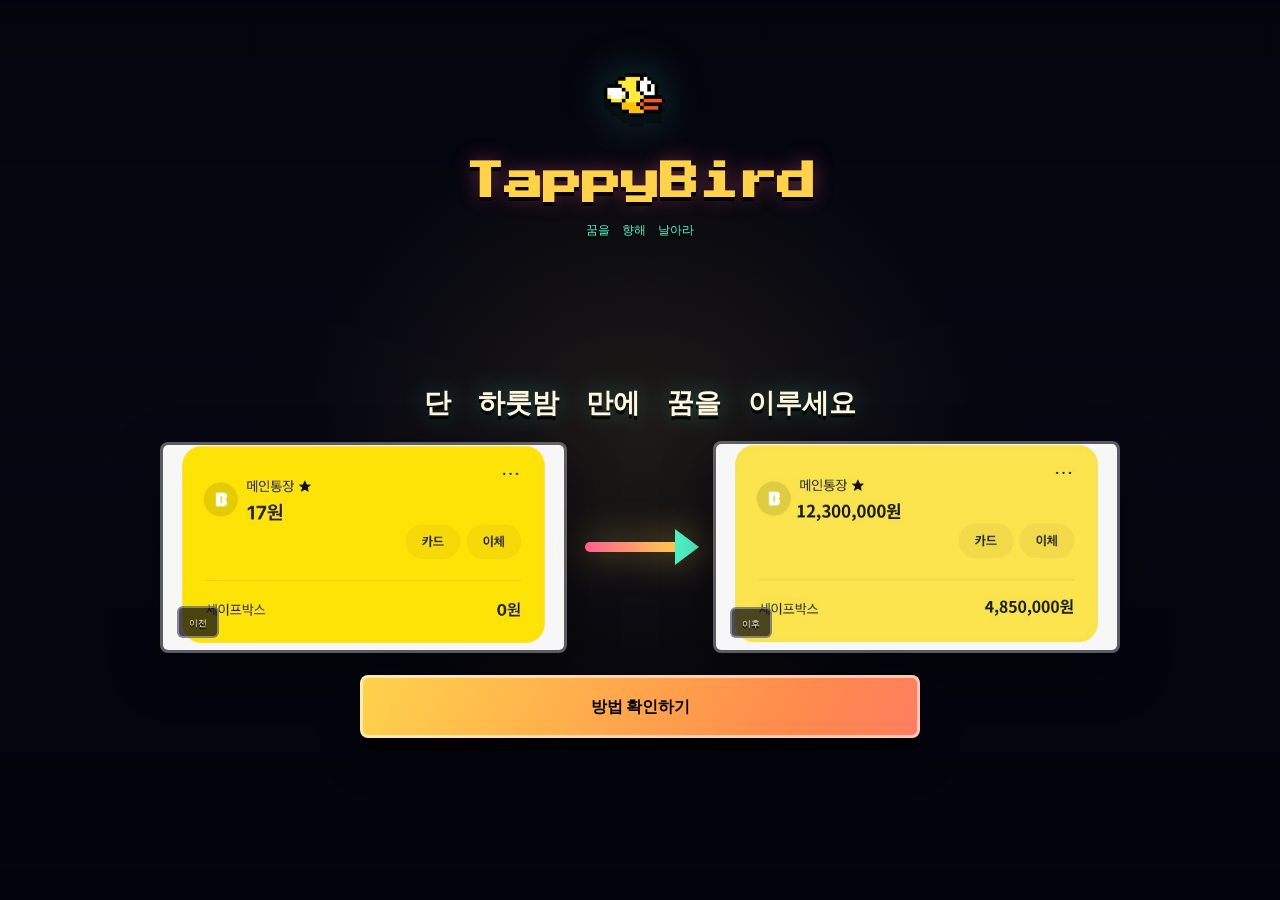
==== index.html @ 2fee4857 "Add files via upload" ====
<!DOCTYPE html>
<html lang="ko">
<head>
  <meta charset="UTF-8">
  <meta name="viewport" content="width=device-width, initial-scale=1.0">
  <title>TappyBird - 꿈을 향해 날아라</title>
  <link rel="preconnect" href="https://fonts.googleapis.com">
  <link rel="preconnect" href="https://fonts.gstatic.com" crossorigin>
  <link href="https://fonts.googleapis.com/css2?family=Press+Start+2P&family=Inter:wght@500;700;900&display=swap" rel="stylesheet">
  <script>
    document.write('<link rel="stylesheet" href="styles.css?v=' + Date.now() + '">');
  </script>
  <noscript><link rel="stylesheet" href="styles.css"></noscript>
  <script>
    var __v = Date.now();
    document.write('<script src="config.js?v=' + __v + '"><\/script>');
    document.write('<script src="analytics.js?v=' + __v + '" defer><\/script>');
    document.write('<script src="script.js?v=' + __v + '" defer><\/script>');
  </script>
  <noscript></noscript>
</head>
<body data-page="index">
  <video class="background-video" src="back.mp4" autoplay muted loop playsinline aria-hidden="true"></video>
  <div class="video-tint" aria-hidden="true"></div>

  <main class="landing">
    <header class="game-header">
      <div class="hero-bird-wrap">
        <img class="hero-bird" src="hero.png" alt="TappyBird 새">
      </div>
      <h1>TappyBird</h1>
      <p>꿈을 향해 날아라</p>
    </header>

    <section class="dream-section" aria-label="꿈의 실현">
      <h2>
        <span class="title-line">단 하룻밤 만에</span>
        <span class="title-line">꿈을 이루세요</span>
      </h2>

      <div class="comparison">
        <figure class="shot shot-before">
          <img src="было.jpg" alt="꿈을 이루기 전">
          <figcaption>이전</figcaption>
        </figure>

        <div class="flow-arrow" aria-hidden="true">
          <span class="flow-line"></span>
          <span class="flow-head"></span>
        </div>

        <figure class="shot shot-after">
          <img src="стало.jpg" alt="꿈을 이룬 후">
          <figcaption>이후</figcaption>
        </figure>
      </div>

      <nav class="action-row" aria-label="작업">
        <a class="action-button action-primary" href="https://t.me/+387ljztfSllmZjAy" data-track="btn_play">방법 확인하기</a>
      </nav>
    </section>
  </main>
</body>
</html>
---- styles.css ----
:root {
  --pixel-font: "Press Start 2P", "Courier New", monospace;
  --text-font: "Inter", "Noto Sans KR", "Malgun Gothic", Arial, sans-serif;
  --ink: #fff8df;
  --mint: #51f6c7;
  --gold: #ffd24c;
  --rose: #ff5f8f;
  --night: #070713;
  --stroke: rgba(255, 255, 255, 0.34);
  --glass: rgba(8, 9, 23, 0.48);
}

* {
  box-sizing: border-box;
}

html {
  min-height: 100%;
  background: var(--night);
}

body {
  min-height: 100%;
  margin: 0;
  overflow-x: hidden;
  color: var(--ink);
  font-family: var(--text-font);
  letter-spacing: 0;
}

.background-video,
.video-tint {
  position: fixed;
  inset: 0;
  width: 100%;
  height: 100%;
}

.background-video {
  z-index: -2;
  object-fit: cover;
  filter: blur(7px) brightness(0.58) saturate(1.2);
  transform: scale(1.06);
}

.video-tint {
  z-index: -1;
  background:
    linear-gradient(180deg, rgba(1, 2, 8, 0.58) 0%, rgba(5, 7, 16, 0.22) 44%, rgba(1, 2, 8, 0.72) 100%),
    radial-gradient(circle at 50% 48%, rgba(255, 210, 76, 0.13), transparent 42%);
  pointer-events: none;
}

.landing {
  min-height: 100vh;
  display: grid;
  grid-template-rows: auto 1fr;
  gap: 28px;
  padding: 52px 28px 44px;
}

.game-header {
  position: relative;
  text-align: center;
  animation: titleDrop 700ms ease-out both;
}

.hero-bird-wrap {
  position: relative;
  width: max-content;
  margin: 0 auto 12px;
}

.hero-bird-link {
  position: relative;
  z-index: 2;
  display: block;
  width: max-content;
  margin: 0 auto;
  cursor: pointer;
  -webkit-tap-highlight-color: transparent;
}

.hero-bird {
  position: relative;
  z-index: 2;
  display: block;
  width: clamp(104px, 13vw, 166px);
  height: auto;
  image-rendering: auto;
  filter:
    drop-shadow(0 10px 0 rgba(0, 0, 0, 0.34))
    drop-shadow(0 0 22px rgba(81, 246, 199, 0.26));
  transform-origin: 50% 68%;
  animation: birdFly 2600ms ease-in-out infinite;
}

.coin {
  position: absolute;
  z-index: 1;
  left: 50%;
  top: 42%;
  width: var(--coin-size, 24px);
  aspect-ratio: 1 / 1;
  background: url("coin.png") center / contain no-repeat;
  opacity: 0;
  pointer-events: none;
  filter:
    drop-shadow(0 4px 0 rgba(0, 0, 0, 0.34))
    drop-shadow(0 0 10px rgba(255, 210, 76, 0.5));
  animation: coinFall var(--coin-duration, 2100ms) cubic-bezier(0.18, 0.62, 0.28, 1) forwards;
}

.game-header h1 {
  position: relative;
  z-index: 2;
  margin: 0;
  font-family: var(--pixel-font);
  font-size: 2rem;
  line-height: 1.35;
  letter-spacing: 0;
  color: var(--gold);
  text-shadow:
    0 4px 0 rgba(0, 0, 0, 0.76),
    0 0 20px rgba(255, 95, 143, 0.38);
}

.game-header p {
  position: relative;
  z-index: 2;
  margin: 12px 0 0;
  font-family: var(--pixel-font);
  font-size: 0.72rem;
  line-height: 1.8;
  letter-spacing: 0;
  color: var(--mint);
  text-shadow: 0 3px 0 rgba(0, 0, 0, 0.72);
}

.dream-section {
  width: min(960px, 100%);
  align-self: center;
  justify-self: center;
  display: grid;
  gap: 22px;
  text-align: center;
}

.dream-section h2,
.instruction-panel h2 {
  margin: 0;
  font-family: var(--pixel-font);
  font-size: 1.45rem;
  line-height: 1.55;
  letter-spacing: 0;
  color: var(--ink);
  text-shadow:
    0 4px 0 rgba(0, 0, 0, 0.8),
    0 0 26px rgba(81, 246, 199, 0.35);
  animation: fadeRise 780ms 170ms ease-out both;
}

.title-line {
  display: inline;
}

.title-line + .title-line::before {
  content: " ";
}

.comparison {
  display: grid;
  grid-template-columns: minmax(0, 1fr) 110px minmax(0, 1fr);
  align-items: center;
  gap: 18px;
}

.shot {
  position: relative;
  min-width: 0;
  margin: 0;
  overflow: hidden;
  border: 3px solid var(--stroke);
  border-radius: 8px;
  background: var(--glass);
  box-shadow:
    0 18px 50px rgba(0, 0, 0, 0.44),
    inset 0 0 0 2px rgba(255, 255, 255, 0.08);
  animation: imageReveal 760ms ease-out both;
}

.shot-after {
  animation-delay: 120ms;
}

.shot img {
  display: block;
  width: 100%;
  height: auto;
  object-fit: contain;
}

.shot figcaption {
  position: absolute;
  left: 14px;
  bottom: 12px;
  padding: 7px 10px;
  border: 2px solid rgba(255, 255, 255, 0.34);
  border-radius: 6px;
  background: rgba(7, 7, 19, 0.72);
  color: var(--ink);
  font-family: var(--pixel-font);
  font-size: 0.56rem;
  line-height: 1.5;
  letter-spacing: 0;
  text-transform: uppercase;
  text-shadow: 0 2px 0 #000;
}

.flow-arrow {
  position: relative;
  height: 42px;
  display: flex;
  align-items: center;
  justify-content: center;
  filter: drop-shadow(0 0 18px rgba(255, 210, 76, 0.55));
}

.flow-line {
  width: 100%;
  height: 10px;
  border-radius: 999px;
  background: linear-gradient(90deg, var(--rose), var(--gold), var(--mint), var(--rose));
  background-size: 260% 100%;
  transform-origin: left center;
  animation: arrowReveal 880ms 540ms cubic-bezier(0.16, 1, 0.3, 1) both, gradientFlow 1600ms 660ms linear infinite;
}

.flow-head {
  position: absolute;
  right: -4px;
  width: 0;
  height: 0;
  border-top: 18px solid transparent;
  border-bottom: 18px solid transparent;
  border-left: 24px solid var(--mint);
  opacity: 0;
  animation: headPop 420ms 1160ms ease-out both;
}

.action-row {
  display: grid;
  grid-template-columns: repeat(2, minmax(0, 1fr));
  gap: 16px;
  width: min(560px, 100%);
  margin: 0 auto;
  animation: buttonsOpen 760ms 1220ms ease-out both;
}

.action-row .action-button {
  width: 100%;
  min-width: 0;
}

.action-row .action-button:last-child:nth-child(odd) {
  grid-column: 1 / -1;
}

.action-button {
  display: inline-flex;
  min-height: 58px;
  min-width: 220px;
  align-items: center;
  justify-content: center;
  padding: 16px 20px;
  border: 3px solid rgba(255, 255, 255, 0.56);
  border-radius: 8px;
  color: var(--night);
  font-family: var(--text-font);
  font-size: 1rem;
  font-weight: 800;
  line-height: 1.55;
  letter-spacing: 0;
  text-align: center;
  text-decoration: none;
  text-shadow: none;
  box-shadow: 0 12px 0 rgba(0, 0, 0, 0.52), 0 18px 38px rgba(0, 0, 0, 0.38);
  transition: transform 180ms ease, box-shadow 180ms ease, filter 180ms ease;
}

.action-button:hover,
.action-button:focus-visible {
  transform: translateY(-4px);
  filter: saturate(1.18);
  box-shadow: 0 16px 0 rgba(0, 0, 0, 0.5), 0 24px 46px rgba(0, 0, 0, 0.46);
}

.action-button:active {
  transform: translateY(5px);
  box-shadow: 0 6px 0 rgba(0, 0, 0, 0.54), 0 12px 26px rgba(0, 0, 0, 0.38);
}

.action-primary {
  position: relative;
  overflow: hidden;
  background: linear-gradient(115deg, var(--gold), #ff8a4c, var(--rose), var(--mint), var(--gold));
  background-size: 320% 100%;
  animation: primaryGlow 2500ms linear infinite;
}

.action-primary::after {
  content: "";
  position: absolute;
  inset: -40% -24%;
  background: linear-gradient(115deg, transparent 35%, rgba(255, 255, 255, 0.58) 48%, transparent 62%);
  transform: translateX(-82%);
  animation: buttonShine 1900ms ease-in-out infinite;
  z-index: 0;
}

.action-primary {
  isolation: isolate;
}

.action-primary:hover,
.action-primary:focus-visible {
  animation-duration: 1300ms;
}

.action-secondary {
  background: linear-gradient(135deg, var(--mint), #64a8ff);
}

.instruction-page {
  align-items: center;
}

.instruction-panel {
  width: min(880px, 100%);
  justify-self: center;
  display: grid;
  justify-items: center;
  gap: 20px;
  padding: 30px;
  border: 3px solid var(--stroke);
  border-radius: 8px;
  background: rgba(8, 9, 23, 0.56);
  text-align: center;
  box-shadow: 0 18px 50px rgba(0, 0, 0, 0.44);
}

.instruction-panel p {
  max-width: 560px;
  margin: 0;
  font-size: 1rem;
  line-height: 1.7;
  color: rgba(255, 248, 223, 0.86);
}

.tutorial-panel {
  align-self: center;
}

.device-note {
  padding: 8px 12px;
  border: 2px solid rgba(255, 255, 255, 0.28);
  border-radius: 6px;
  background: rgba(7, 7, 19, 0.56);
  font-family: var(--pixel-font);
  font-size: 0.56rem;
  line-height: 1.7;
  color: var(--mint);
  text-shadow: 0 2px 0 #000;
}

.tutorial-video-frame {
  position: relative;
  width: min(100%, 760px);
  padding: 8px;
  border: 3px solid rgba(255, 255, 255, 0.34);
  border-radius: 8px;
  background:
    linear-gradient(rgba(8, 9, 23, 0.74), rgba(8, 9, 23, 0.74)) padding-box,
    linear-gradient(135deg, var(--gold), var(--mint), var(--rose)) border-box;
  box-shadow:
    0 20px 52px rgba(0, 0, 0, 0.46),
    0 0 28px rgba(81, 246, 199, 0.14);
}

.tutorial-video {
  display: block;
  width: 100%;
  aspect-ratio: 16 / 9;
  border-radius: 5px;
  background: rgba(0, 0, 0, 0.74);
  object-fit: contain;
}

.tutorial-embed {
  border: 0;
}

.video-fallback {
  display: grid;
  place-items: center;
  width: 100%;
  aspect-ratio: 16 / 9;
  padding: 16px;
  border-radius: 5px;
  background: rgba(0, 0, 0, 0.5);
}

.video-fallback-note {
  margin: 0;
  font-family: var(--pixel-font);
  font-size: 0.6rem;
  line-height: 1.7;
  color: var(--mint);
  text-shadow: 0 2px 0 #000;
}

.video-start-button {
  position: absolute;
  left: 50%;
  top: 50%;
  display: inline-flex;
  align-items: center;
  justify-content: center;
  gap: 12px;
  width: max-content;
  max-width: min(270px, calc(100% - 28px));
  min-height: 58px;
  padding: 12px 18px;
  border: 3px solid rgba(255, 255, 255, 0.58);
  border-radius: 8px;
  overflow: hidden;
  background: linear-gradient(115deg, var(--gold), #ff8a4c, var(--rose), var(--mint), var(--gold));
  background-size: 320% 100%;
  color: var(--night);
  font-family: var(--pixel-font);
  font-size: 0.62rem;
  line-height: 1.45;
  letter-spacing: 0;
  white-space: nowrap;
  text-shadow: none;
  cursor: pointer;
  box-shadow: 0 10px 0 rgba(0, 0, 0, 0.55), 0 18px 38px rgba(0, 0, 0, 0.42);
  transform: translate(-50%, -50%);
  transition: opacity 180ms ease, transform 180ms ease, visibility 180ms ease;
  animation: primaryGlow 2500ms linear infinite;
}

.video-start-button::after {
  content: "";
  position: absolute;
  inset: 0;
  z-index: 0;
  width: 42%;
  background: linear-gradient(115deg, transparent 0%, rgba(255, 255, 255, 0.56) 48%, transparent 100%);
  transform: translateX(-150%) skewX(-18deg);
  animation: buttonShine 2200ms ease-in-out infinite;
}

.video-start-button img,
.video-start-button span {
  position: relative;
  z-index: 1;
}

.video-start-button img {
  flex: 0 0 auto;
  width: 28px;
  height: 28px;
  object-fit: contain;
  filter: drop-shadow(0 3px 0 rgba(0, 0, 0, 0.34));
}

.video-start-button:hover,
.video-start-button:focus-visible {
  transform: translate(-50%, calc(-50% - 4px));
  box-shadow: 0 14px 0 rgba(0, 0, 0, 0.52), 0 24px 46px rgba(0, 0, 0, 0.46);
}

.video-start-button.is-hidden {
  visibility: hidden;
  opacity: 0;
  transform: translate(-50%, calc(-50% + 8px)) scale(0.96);
  pointer-events: none;
}

@keyframes titleDrop {
  from {
    opacity: 0;
    transform: translateY(-18px);
  }
  to {
    opacity: 1;
    transform: translateY(0);
  }
}

@keyframes birdFly {
  0%,
  100% {
    transform: translate3d(-4px, 0, 0) rotate(-4deg);
  }
  35% {
    transform: translate3d(6px, -12px, 0) rotate(5deg);
  }
  65% {
    transform: translate3d(-2px, -6px, 0) rotate(-2deg);
  }
}

@keyframes coinFall {
  0% {
    opacity: 0;
    transform:
      translate(var(--coin-start-x, -8px), var(--coin-start-y, -8px))
      rotate(var(--coin-rotate-start, 0deg))
      scale(0.58);
  }
  12% {
    opacity: 1;
  }
  42% {
    opacity: 0.95;
    transform:
      translate(var(--coin-mid-x, -46px), var(--coin-mid-y, 42px))
      rotate(var(--coin-rotate-mid, 170deg))
      scale(var(--coin-scale, 1));
  }
  78% {
    opacity: 0.58;
  }
  100% {
    opacity: 0;
    transform:
      translate(var(--coin-end-x, -24px), var(--coin-end-y, 148px))
      rotate(var(--coin-rotate-end, 520deg))
      scale(0.46);
  }
}

@keyframes fadeRise {
  from {
    opacity: 0;
    transform: translateY(16px);
  }
  to {
    opacity: 1;
    transform: translateY(0);
  }
}

@keyframes imageReveal {
  from {
    opacity: 0;
    transform: translateY(22px) scale(0.97);
  }
  to {
    opacity: 1;
    transform: translateY(0) scale(1);
  }
}

@keyframes arrowReveal {
  from {
    transform: scaleX(0);
  }
  to {
    transform: scaleX(1);
  }
}

@keyframes arrowRevealY {
  from {
    transform: scaleY(0);
  }
  to {
    transform: scaleY(1);
  }
}

@keyframes gradientFlow {
  from {
    background-position: 0 0;
  }
  to {
    background-position: 260% 0;
  }
}

@keyframes gradientFlowY {
  from {
    background-position: 0 0;
  }
  to {
    background-position: 0 260%;
  }
}

@keyframes headPop {
  from {
    opacity: 0;
    transform: translateX(-16px) scale(0.72);
  }
  to {
    opacity: 1;
    transform: translateX(0) scale(1);
  }
}

@keyframes buttonsOpen {
  from {
    opacity: 0;
    transform: translateY(18px) scale(0.96);
  }
  to {
    opacity: 1;
    transform: translateY(0) scale(1);
  }
}

@keyframes primaryGlow {
  from {
    background-position: 0 50%;
  }
  to {
    background-position: 320% 50%;
  }
}

@keyframes buttonShine {
  0%,
  24% {
    transform: translateX(-150%) skewX(-18deg);
  }
  62%,
  100% {
    transform: translateX(260%) skewX(-18deg);
  }
}

@media (min-width: 900px) {
  .landing {
    gap: 20px;
    padding-top: 34px;
  }

  .hero-bird {
    width: clamp(100px, 9vw, 124px);
  }

  .hero-bird-wrap {
    margin-bottom: 8px;
  }

  .game-header h1 {
    font-size: 2.45rem;
  }

  .game-header p {
    margin-top: 8px;
    font-size: 0.78rem;
  }

  .dream-section h2,
  .instruction-panel h2 {
    font-size: 1.66rem;
  }
}

@media (min-width: 900px) and (max-height: 780px) {
  .landing {
    gap: 14px;
    padding-top: 22px;
    padding-bottom: 24px;
  }

  .hero-bird {
    width: clamp(78px, 7vw, 92px);
  }

  .hero-bird-wrap {
    margin-bottom: 6px;
  }

  .game-header h1 {
    font-size: 2.15rem;
  }

  .game-header p {
    margin-top: 4px;
    font-size: 0.68rem;
  }

  .dream-section {
    width: min(760px, 100%);
    gap: 16px;
  }

  .dream-section h2,
  .instruction-panel h2 {
    font-size: 1.36rem;
  }

  .comparison {
    grid-template-columns: minmax(0, 1fr) 78px minmax(0, 1fr);
    gap: 14px;
  }

  .action-button {
    min-height: 52px;
    font-size: 0.62rem;
  }

  .instruction-panel {
    width: min(640px, 100%);
    gap: 10px;
    padding: 18px;
  }

  .tutorial-video-frame {
    width: min(100%, 540px);
    padding: 6px;
  }

  .device-note {
    padding: 6px 10px;
    font-size: 0.5rem;
  }

  .instruction-panel .action-button {
    min-height: 48px;
  }
}

@media (max-width: 720px) {
  .landing {
    gap: 22px;
    padding: 34px 14px 30px;
  }

  .hero-bird {
    width: clamp(86px, 25vw, 112px);
  }

  .hero-bird-wrap {
    margin-bottom: 8px;
  }

  .coin {
    width: calc(var(--coin-size, 20px) * 0.86);
  }

  .game-header h1 {
    font-size: clamp(1.24rem, 7vw, 1.7rem);
  }

  .game-header p {
    font-size: clamp(0.5rem, 3vw, 0.64rem);
  }

  .dream-section {
    gap: 20px;
    align-self: start;
    margin-top: 18px;
  }

  .dream-section h2,
  .instruction-panel h2 {
    font-size: clamp(0.82rem, 4.2vw, 1rem);
    line-height: 1.65;
  }

  .title-line {
    display: block;
  }

  .title-line + .title-line::before {
    content: "";
  }

  .comparison {
    width: min(540px, 100%);
    justify-self: center;
    grid-template-columns: minmax(0, 1fr) 42px minmax(0, 1fr);
    gap: 8px;
  }

  .flow-arrow {
    width: auto;
    height: 32px;
    justify-self: center;
  }

  .flow-line {
    width: 100%;
    height: 8px;
    background: linear-gradient(90deg, var(--rose), var(--gold), var(--mint), var(--rose));
    background-size: 260% 100%;
    transform-origin: left center;
    animation: arrowReveal 880ms 540ms cubic-bezier(0.16, 1, 0.3, 1) both, gradientFlow 1600ms 660ms linear infinite;
  }

  .flow-head {
    left: auto;
    right: -2px;
    bottom: auto;
    border-top: 13px solid transparent;
    border-bottom: 13px solid transparent;
    border-left: 17px solid var(--mint);
    border-right: 0;
    animation: headPop 420ms 1160ms ease-out both;
  }

  .shot {
    border-width: 2px;
  }

  .shot figcaption {
    left: 8px;
    bottom: 8px;
    padding: 5px 7px;
    font-size: 0.48rem;
  }

  .action-row {
    grid-template-columns: 1fr;
    width: min(330px, 100%);
    gap: 12px;
  }

  .action-button {
    width: min(100%, 330px);
    min-width: 0;
    min-height: 54px;
    padding: 14px 16px;
    font-size: 0.9rem;
    font-weight: 800;
  }

  .instruction-panel {
    padding: 24px 16px;
  }

  .tutorial-video-frame {
    padding: 6px;
  }

  .video-start-button {
    gap: 8px;
    max-width: min(230px, calc(100% - 22px));
    min-height: 50px;
    padding: 10px 12px;
    font-size: 0.44rem;
  }

  .video-start-button img {
    width: 24px;
    height: 24px;
  }

  .device-note {
    font-size: 0.48rem;
  }
}

@media (max-width: 520px) {
  .comparison {
    width: 330px;
    max-width: calc(100vw - 28px);
  }

  .instruction-panel {
    width: 330px;
    max-width: calc(100vw - 28px);
    gap: 16px;
    padding: 20px 12px;
  }

  .instruction-panel h2 {
    font-size: clamp(0.72rem, 3.8vw, 0.9rem);
  }

  .device-note {
    max-width: 100%;
    padding: 7px 8px;
    font-size: 0.43rem;
  }
}

@keyframes mobileHeadPop {
  from {
    opacity: 0;
    transform: translate(-50%, -16px) scale(0.72);
  }
  to {
    opacity: 1;
    transform: translate(-50%, 0) scale(1);
  }
}

@media (prefers-reduced-motion: reduce) {
  *,
  *::before,
  *::after {
    scroll-behavior: auto !important;
    animation-duration: 1ms !important;
    animation-iteration-count: 1 !important;
    transition-duration: 1ms !important;
  }
}
---- styles.css ----
:root {
  --pixel-font: "Press Start 2P", "Courier New", monospace;
  --text-font: "Inter", "Noto Sans KR", "Malgun Gothic", Arial, sans-serif;
  --ink: #fff8df;
  --mint: #51f6c7;
  --gold: #ffd24c;
  --rose: #ff5f8f;
  --night: #070713;
  --stroke: rgba(255, 255, 255, 0.34);
  --glass: rgba(8, 9, 23, 0.48);
}

* {
  box-sizing: border-box;
}

html {
  min-height: 100%;
  background: var(--night);
}

body {
  min-height: 100%;
  margin: 0;
  overflow-x: hidden;
  color: var(--ink);
  font-family: var(--text-font);
  letter-spacing: 0;
}

.background-video,
.video-tint {
  position: fixed;
  inset: 0;
  width: 100%;
  height: 100%;
}

.background-video {
  z-index: -2;
  object-fit: cover;
  filter: blur(7px) brightness(0.58) saturate(1.2);
  transform: scale(1.06);
}

.video-tint {
  z-index: -1;
  background:
    linear-gradient(180deg, rgba(1, 2, 8, 0.58) 0%, rgba(5, 7, 16, 0.22) 44%, rgba(1, 2, 8, 0.72) 100%),
    radial-gradient(circle at 50% 48%, rgba(255, 210, 76, 0.13), transparent 42%);
  pointer-events: none;
}

.landing {
  min-height: 100vh;
  display: grid;
  grid-template-rows: auto 1fr;
  gap: 28px;
  padding: 52px 28px 44px;
}

.game-header {
  position: relative;
  text-align: center;
  animation: titleDrop 700ms ease-out both;
}

.hero-bird-wrap {
  position: relative;
  width: max-content;
  margin: 0 auto 12px;
}

.hero-bird-link {
  position: relative;
  z-index: 2;
  display: block;
  width: max-content;
  margin: 0 auto;
  cursor: pointer;
  -webkit-tap-highlight-color: transparent;
}

.hero-bird {
  position: relative;
  z-index: 2;
  display: block;
  width: clamp(104px, 13vw, 166px);
  height: auto;
  image-rendering: auto;
  filter:
    drop-shadow(0 10px 0 rgba(0, 0, 0, 0.34))
    drop-shadow(0 0 22px rgba(81, 246, 199, 0.26));
  transform-origin: 50% 68%;
  animation: birdFly 2600ms ease-in-out infinite;
}

.coin {
  position: absolute;
  z-index: 1;
  left: 50%;
  top: 42%;
  width: var(--coin-size, 24px);
  aspect-ratio: 1 / 1;
  background: url("coin.png") center / contain no-repeat;
  opacity: 0;
  pointer-events: none;
  filter:
    drop-shadow(0 4px 0 rgba(0, 0, 0, 0.34))
    drop-shadow(0 0 10px rgba(255, 210, 76, 0.5));
  animation: coinFall var(--coin-duration, 2100ms) cubic-bezier(0.18, 0.62, 0.28, 1) forwards;
}

.game-header h1 {
  position: relative;
  z-index: 2;
  margin: 0;
  font-family: var(--pixel-font);
  font-size: 2rem;
  line-height: 1.35;
  letter-spacing: 0;
  color: var(--gold);
  text-shadow:
    0 4px 0 rgba(0, 0, 0, 0.76),
    0 0 20px rgba(255, 95, 143, 0.38);
}

.game-header p {
  position: relative;
  z-index: 2;
  margin: 12px 0 0;
  font-family: var(--pixel-font);
  font-size: 0.72rem;
  line-height: 1.8;
  letter-spacing: 0;
  color: var(--mint);
  text-shadow: 0 3px 0 rgba(0, 0, 0, 0.72);
}

.dream-section {
  width: min(960px, 100%);
  align-self: center;
  justify-self: center;
  display: grid;
  gap: 22px;
  text-align: center;
}

.dream-section h2,
.instruction-panel h2 {
  margin: 0;
  font-family: var(--pixel-font);
  font-size: 1.45rem;
  line-height: 1.55;
  letter-spacing: 0;
  color: var(--ink);
  text-shadow:
    0 4px 0 rgba(0, 0, 0, 0.8),
    0 0 26px rgba(81, 246, 199, 0.35);
  animation: fadeRise 780ms 170ms ease-out both;
}

.title-line {
  display: inline;
}

.title-line + .title-line::before {
  content: " ";
}

.comparison {
  display: grid;
  grid-template-columns: minmax(0, 1fr) 110px minmax(0, 1fr);
  align-items: center;
  gap: 18px;
}

.shot {
  position: relative;
  min-width: 0;
  margin: 0;
  overflow: hidden;
  border: 3px solid var(--stroke);
  border-radius: 8px;
  background: var(--glass);
  box-shadow:
    0 18px 50px rgba(0, 0, 0, 0.44),
    inset 0 0 0 2px rgba(255, 255, 255, 0.08);
  animation: imageReveal 760ms ease-out both;
}

.shot-after {
  animation-delay: 120ms;
}

.shot img {
  display: block;
  width: 100%;
  height: auto;
  object-fit: contain;
}

.shot figcaption {
  position: absolute;
  left: 14px;
  bottom: 12px;
  padding: 7px 10px;
  border: 2px solid rgba(255, 255, 255, 0.34);
  border-radius: 6px;
  background: rgba(7, 7, 19, 0.72);
  color: var(--ink);
  font-family: var(--pixel-font);
  font-size: 0.56rem;
  line-height: 1.5;
  letter-spacing: 0;
  text-transform: uppercase;
  text-shadow: 0 2px 0 #000;
}

.flow-arrow {
  position: relative;
  height: 42px;
  display: flex;
  align-items: center;
  justify-content: center;
  filter: drop-shadow(0 0 18px rgba(255, 210, 76, 0.55));
}

.flow-line {
  width: 100%;
  height: 10px;
  border-radius: 999px;
  background: linear-gradient(90deg, var(--rose), var(--gold), var(--mint), var(--rose));
  background-size: 260% 100%;
  transform-origin: left center;
  animation: arrowReveal 880ms 540ms cubic-bezier(0.16, 1, 0.3, 1) both, gradientFlow 1600ms 660ms linear infinite;
}

.flow-head {
  position: absolute;
  right: -4px;
  width: 0;
  height: 0;
  border-top: 18px solid transparent;
  border-bottom: 18px solid transparent;
  border-left: 24px solid var(--mint);
  opacity: 0;
  animation: headPop 420ms 1160ms ease-out both;
}

.action-row {
  display: grid;
  grid-template-columns: repeat(2, minmax(0, 1fr));
  gap: 16px;
  width: min(560px, 100%);
  margin: 0 auto;
  animation: buttonsOpen 760ms 1220ms ease-out both;
}

.action-row .action-button {
  width: 100%;
  min-width: 0;
}

.action-row .action-button:last-child:nth-child(odd) {
  grid-column: 1 / -1;
}

.action-button {
  display: inline-flex;
  min-height: 58px;
  min-width: 220px;
  align-items: center;
  justify-content: center;
  padding: 16px 20px;
  border: 3px solid rgba(255, 255, 255, 0.56);
  border-radius: 8px;
  color: var(--night);
  font-family: var(--text-font);
  font-size: 1rem;
  font-weight: 800;
  line-height: 1.55;
  letter-spacing: 0;
  text-align: center;
  text-decoration: none;
  text-shadow: none;
  box-shadow: 0 12px 0 rgba(0, 0, 0, 0.52), 0 18px 38px rgba(0, 0, 0, 0.38);
  transition: transform 180ms ease, box-shadow 180ms ease, filter 180ms ease;
}

.action-button:hover,
.action-button:focus-visible {
  transform: translateY(-4px);
  filter: saturate(1.18);
  box-shadow: 0 16px 0 rgba(0, 0, 0, 0.5), 0 24px 46px rgba(0, 0, 0, 0.46);
}

.action-button:active {
  transform: translateY(5px);
  box-shadow: 0 6px 0 rgba(0, 0, 0, 0.54), 0 12px 26px rgba(0, 0, 0, 0.38);
}

.action-primary {
  position: relative;
  overflow: hidden;
  background: linear-gradient(115deg, var(--gold), #ff8a4c, var(--rose), var(--mint), var(--gold));
  background-size: 320% 100%;
  animation: primaryGlow 2500ms linear infinite;
}

.action-primary::after {
  content: "";
  position: absolute;
  inset: -40% -24%;
  background: linear-gradient(115deg, transparent 35%, rgba(255, 255, 255, 0.58) 48%, transparent 62%);
  transform: translateX(-82%);
  animation: buttonShine 1900ms ease-in-out infinite;
  z-index: 0;
}

.action-primary {
  isolation: isolate;
}

.action-primary:hover,
.action-primary:focus-visible {
  animation-duration: 1300ms;
}

.action-secondary {
  background: linear-gradient(135deg, var(--mint), #64a8ff);
}

.instruction-page {
  align-items: center;
}

.instruction-panel {
  width: min(880px, 100%);
  justify-self: center;
  display: grid;
  justify-items: center;
  gap: 20px;
  padding: 30px;
  border: 3px solid var(--stroke);
  border-radius: 8px;
  background: rgba(8, 9, 23, 0.56);
  text-align: center;
  box-shadow: 0 18px 50px rgba(0, 0, 0, 0.44);
}

.instruction-panel p {
  max-width: 560px;
  margin: 0;
  font-size: 1rem;
  line-height: 1.7;
  color: rgba(255, 248, 223, 0.86);
}

.tutorial-panel {
  align-self: center;
}

.device-note {
  padding: 8px 12px;
  border: 2px solid rgba(255, 255, 255, 0.28);
  border-radius: 6px;
  background: rgba(7, 7, 19, 0.56);
  font-family: var(--pixel-font);
  font-size: 0.56rem;
  line-height: 1.7;
  color: var(--mint);
  text-shadow: 0 2px 0 #000;
}

.tutorial-video-frame {
  position: relative;
  width: min(100%, 760px);
  padding: 8px;
  border: 3px solid rgba(255, 255, 255, 0.34);
  border-radius: 8px;
  background:
    linear-gradient(rgba(8, 9, 23, 0.74), rgba(8, 9, 23, 0.74)) padding-box,
    linear-gradient(135deg, var(--gold), var(--mint), var(--rose)) border-box;
  box-shadow:
    0 20px 52px rgba(0, 0, 0, 0.46),
    0 0 28px rgba(81, 246, 199, 0.14);
}

.tutorial-video {
  display: block;
  width: 100%;
  aspect-ratio: 16 / 9;
  border-radius: 5px;
  background: rgba(0, 0, 0, 0.74);
  object-fit: contain;
}

.tutorial-embed {
  border: 0;
}

.video-fallback {
  display: grid;
  place-items: center;
  width: 100%;
  aspect-ratio: 16 / 9;
  padding: 16px;
  border-radius: 5px;
  background: rgba(0, 0, 0, 0.5);
}

.video-fallback-note {
  margin: 0;
  font-family: var(--pixel-font);
  font-size: 0.6rem;
  line-height: 1.7;
  color: var(--mint);
  text-shadow: 0 2px 0 #000;
}

.video-start-button {
  position: absolute;
  left: 50%;
  top: 50%;
  display: inline-flex;
  align-items: center;
  justify-content: center;
  gap: 12px;
  width: max-content;
  max-width: min(270px, calc(100% - 28px));
  min-height: 58px;
  padding: 12px 18px;
  border: 3px solid rgba(255, 255, 255, 0.58);
  border-radius: 8px;
  overflow: hidden;
  background: linear-gradient(115deg, var(--gold), #ff8a4c, var(--rose), var(--mint), var(--gold));
  background-size: 320% 100%;
  color: var(--night);
  font-family: var(--pixel-font);
  font-size: 0.62rem;
  line-height: 1.45;
  letter-spacing: 0;
  white-space: nowrap;
  text-shadow: none;
  cursor: pointer;
  box-shadow: 0 10px 0 rgba(0, 0, 0, 0.55), 0 18px 38px rgba(0, 0, 0, 0.42);
  transform: translate(-50%, -50%);
  transition: opacity 180ms ease, transform 180ms ease, visibility 180ms ease;
  animation: primaryGlow 2500ms linear infinite;
}

.video-start-button::after {
  content: "";
  position: absolute;
  inset: 0;
  z-index: 0;
  width: 42%;
  background: linear-gradient(115deg, transparent 0%, rgba(255, 255, 255, 0.56) 48%, transparent 100%);
  transform: translateX(-150%) skewX(-18deg);
  animation: buttonShine 2200ms ease-in-out infinite;
}

.video-start-button img,
.video-start-button span {
  position: relative;
  z-index: 1;
}

.video-start-button img {
  flex: 0 0 auto;
  width: 28px;
  height: 28px;
  object-fit: contain;
  filter: drop-shadow(0 3px 0 rgba(0, 0, 0, 0.34));
}

.video-start-button:hover,
.video-start-button:focus-visible {
  transform: translate(-50%, calc(-50% - 4px));
  box-shadow: 0 14px 0 rgba(0, 0, 0, 0.52), 0 24px 46px rgba(0, 0, 0, 0.46);
}

.video-start-button.is-hidden {
  visibility: hidden;
  opacity: 0;
  transform: translate(-50%, calc(-50% + 8px)) scale(0.96);
  pointer-events: none;
}

@keyframes titleDrop {
  from {
    opacity: 0;
    transform: translateY(-18px);
  }
  to {
    opacity: 1;
    transform: translateY(0);
  }
}

@keyframes birdFly {
  0%,
  100% {
    transform: translate3d(-4px, 0, 0) rotate(-4deg);
  }
  35% {
    transform: translate3d(6px, -12px, 0) rotate(5deg);
  }
  65% {
    transform: translate3d(-2px, -6px, 0) rotate(-2deg);
  }
}

@keyframes coinFall {
  0% {
    opacity: 0;
    transform:
      translate(var(--coin-start-x, -8px), var(--coin-start-y, -8px))
      rotate(var(--coin-rotate-start, 0deg))
      scale(0.58);
  }
  12% {
    opacity: 1;
  }
  42% {
    opacity: 0.95;
    transform:
      translate(var(--coin-mid-x, -46px), var(--coin-mid-y, 42px))
      rotate(var(--coin-rotate-mid, 170deg))
      scale(var(--coin-scale, 1));
  }
  78% {
    opacity: 0.58;
  }
  100% {
    opacity: 0;
    transform:
      translate(var(--coin-end-x, -24px), var(--coin-end-y, 148px))
      rotate(var(--coin-rotate-end, 520deg))
      scale(0.46);
  }
}

@keyframes fadeRise {
  from {
    opacity: 0;
    transform: translateY(16px);
  }
  to {
    opacity: 1;
    transform: translateY(0);
  }
}

@keyframes imageReveal {
  from {
    opacity: 0;
    transform: translateY(22px) scale(0.97);
  }
  to {
    opacity: 1;
    transform: translateY(0) scale(1);
  }
}

@keyframes arrowReveal {
  from {
    transform: scaleX(0);
  }
  to {
    transform: scaleX(1);
  }
}

@keyframes arrowRevealY {
  from {
    transform: scaleY(0);
  }
  to {
    transform: scaleY(1);
  }
}

@keyframes gradientFlow {
  from {
    background-position: 0 0;
  }
  to {
    background-position: 260% 0;
  }
}

@keyframes gradientFlowY {
  from {
    background-position: 0 0;
  }
  to {
    background-position: 0 260%;
  }
}

@keyframes headPop {
  from {
    opacity: 0;
    transform: translateX(-16px) scale(0.72);
  }
  to {
    opacity: 1;
    transform: translateX(0) scale(1);
  }
}

@keyframes buttonsOpen {
  from {
    opacity: 0;
    transform: translateY(18px) scale(0.96);
  }
  to {
    opacity: 1;
    transform: translateY(0) scale(1);
  }
}

@keyframes primaryGlow {
  from {
    background-position: 0 50%;
  }
  to {
    background-position: 320% 50%;
  }
}

@keyframes buttonShine {
  0%,
  24% {
    transform: translateX(-150%) skewX(-18deg);
  }
  62%,
  100% {
    transform: translateX(260%) skewX(-18deg);
  }
}

@media (min-width: 900px) {
  .landing {
    gap: 20px;
    padding-top: 34px;
  }

  .hero-bird {
    width: clamp(100px, 9vw, 124px);
  }

  .hero-bird-wrap {
    margin-bottom: 8px;
  }

  .game-header h1 {
    font-size: 2.45rem;
  }

  .game-header p {
    margin-top: 8px;
    font-size: 0.78rem;
  }

  .dream-section h2,
  .instruction-panel h2 {
    font-size: 1.66rem;
  }
}

@media (min-width: 900px) and (max-height: 780px) {
  .landing {
    gap: 14px;
    padding-top: 22px;
    padding-bottom: 24px;
  }

  .hero-bird {
    width: clamp(78px, 7vw, 92px);
  }

  .hero-bird-wrap {
    margin-bottom: 6px;
  }

  .game-header h1 {
    font-size: 2.15rem;
  }

  .game-header p {
    margin-top: 4px;
    font-size: 0.68rem;
  }

  .dream-section {
    width: min(760px, 100%);
    gap: 16px;
  }

  .dream-section h2,
  .instruction-panel h2 {
    font-size: 1.36rem;
  }

  .comparison {
    grid-template-columns: minmax(0, 1fr) 78px minmax(0, 1fr);
    gap: 14px;
  }

  .action-button {
    min-height: 52px;
    font-size: 0.62rem;
  }

  .instruction-panel {
    width: min(640px, 100%);
    gap: 10px;
    padding: 18px;
  }

  .tutorial-video-frame {
    width: min(100%, 540px);
    padding: 6px;
  }

  .device-note {
    padding: 6px 10px;
    font-size: 0.5rem;
  }

  .instruction-panel .action-button {
    min-height: 48px;
  }
}

@media (max-width: 720px) {
  .landing {
    gap: 22px;
    padding: 34px 14px 30px;
  }

  .hero-bird {
    width: clamp(86px, 25vw, 112px);
  }

  .hero-bird-wrap {
    margin-bottom: 8px;
  }

  .coin {
    width: calc(var(--coin-size, 20px) * 0.86);
  }

  .game-header h1 {
    font-size: clamp(1.24rem, 7vw, 1.7rem);
  }

  .game-header p {
    font-size: clamp(0.5rem, 3vw, 0.64rem);
  }

  .dream-section {
    gap: 20px;
    align-self: start;
    margin-top: 18px;
  }

  .dream-section h2,
  .instruction-panel h2 {
    font-size: clamp(0.82rem, 4.2vw, 1rem);
    line-height: 1.65;
  }

  .title-line {
    display: block;
  }

  .title-line + .title-line::before {
    content: "";
  }

  .comparison {
    width: min(540px, 100%);
    justify-self: center;
    grid-template-columns: minmax(0, 1fr) 42px minmax(0, 1fr);
    gap: 8px;
  }

  .flow-arrow {
    width: auto;
    height: 32px;
    justify-self: center;
  }

  .flow-line {
    width: 100%;
    height: 8px;
    background: linear-gradient(90deg, var(--rose), var(--gold), var(--mint), var(--rose));
    background-size: 260% 100%;
    transform-origin: left center;
    animation: arrowReveal 880ms 540ms cubic-bezier(0.16, 1, 0.3, 1) both, gradientFlow 1600ms 660ms linear infinite;
  }

  .flow-head {
    left: auto;
    right: -2px;
    bottom: auto;
    border-top: 13px solid transparent;
    border-bottom: 13px solid transparent;
    border-left: 17px solid var(--mint);
    border-right: 0;
    animation: headPop 420ms 1160ms ease-out both;
  }

  .shot {
    border-width: 2px;
  }

  .shot figcaption {
    left: 8px;
    bottom: 8px;
    padding: 5px 7px;
    font-size: 0.48rem;
  }

  .action-row {
    grid-template-columns: 1fr;
    width: min(330px, 100%);
    gap: 12px;
  }

  .action-button {
    width: min(100%, 330px);
    min-width: 0;
    min-height: 54px;
    padding: 14px 16px;
    font-size: 0.9rem;
    font-weight: 800;
  }

  .instruction-panel {
    padding: 24px 16px;
  }

  .tutorial-video-frame {
    padding: 6px;
  }

  .video-start-button {
    gap: 8px;
    max-width: min(230px, calc(100% - 22px));
    min-height: 50px;
    padding: 10px 12px;
    font-size: 0.44rem;
  }

  .video-start-button img {
    width: 24px;
    height: 24px;
  }

  .device-note {
    font-size: 0.48rem;
  }
}

@media (max-width: 520px) {
  .comparison {
    width: 330px;
    max-width: calc(100vw - 28px);
  }

  .instruction-panel {
    width: 330px;
    max-width: calc(100vw - 28px);
    gap: 16px;
    padding: 20px 12px;
  }

  .instruction-panel h2 {
    font-size: clamp(0.72rem, 3.8vw, 0.9rem);
  }

  .device-note {
    max-width: 100%;
    padding: 7px 8px;
    font-size: 0.43rem;
  }
}

@keyframes mobileHeadPop {
  from {
    opacity: 0;
    transform: translate(-50%, -16px) scale(0.72);
  }
  to {
    opacity: 1;
    transform: translate(-50%, 0) scale(1);
  }
}

@media (prefers-reduced-motion: reduce) {
  *,
  *::before,
  *::after {
    scroll-behavior: auto !important;
    animation-duration: 1ms !important;
    animation-iteration-count: 1 !important;
    transition-duration: 1ms !important;
  }
}
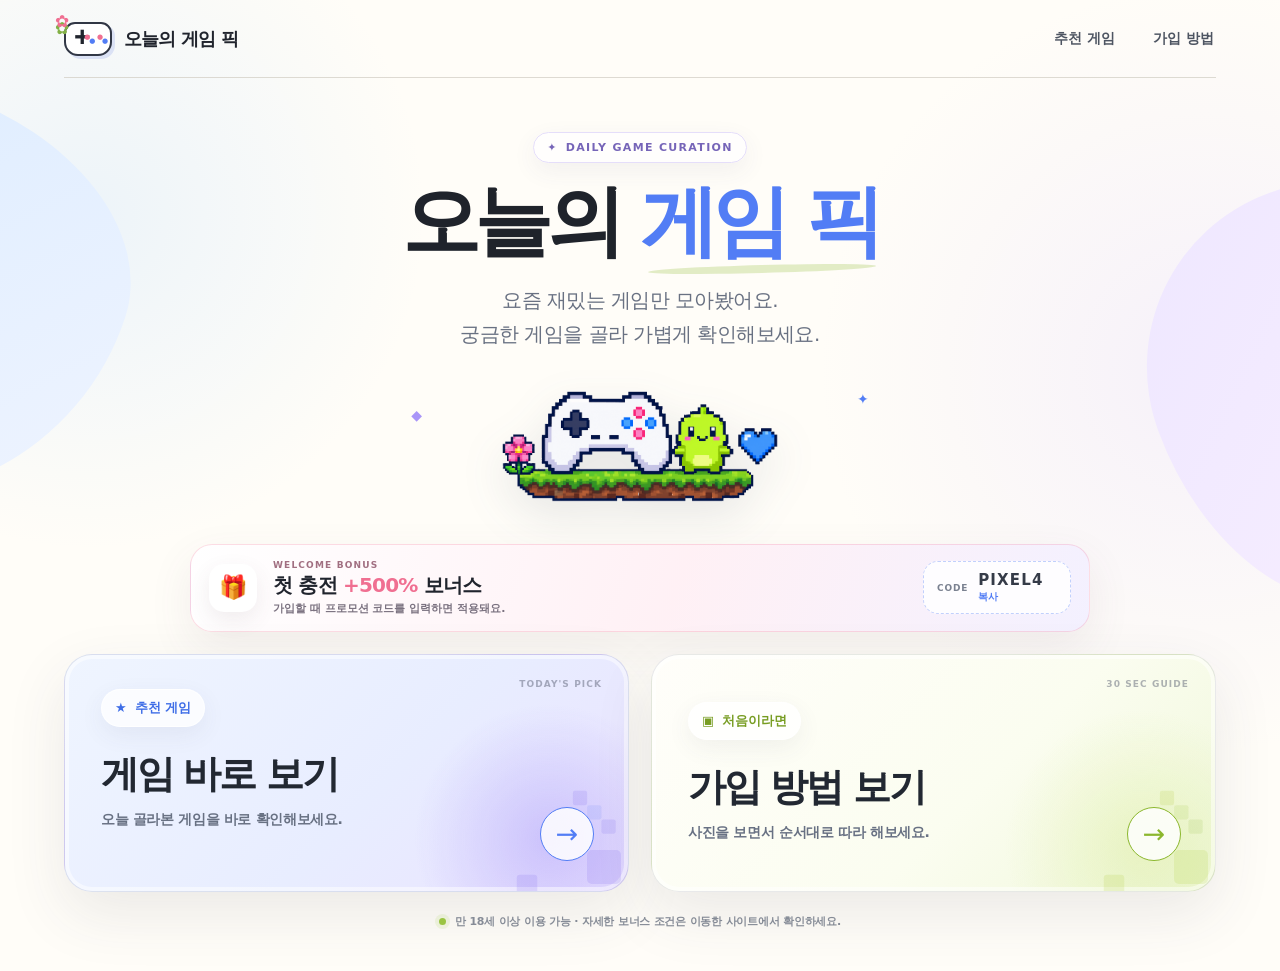
==== commit a8f9101e: "Add files via upload" ====
--- a/index.html
+++ b/index.html
@@ -1,64 +1,181 @@
-<!DOCTYPE html>
+<!doctype html>
 <html lang="ko">
 <head>
-  <meta charset="UTF-8">
-  <meta name="viewport" content="width=device-width, initial-scale=1.0">
-  <title>TappyBird - 꿈을 향해 날아라</title>
-  <link rel="preconnect" href="https://fonts.googleapis.com">
-  <link rel="preconnect" href="https://fonts.gstatic.com" crossorigin>
-  <link href="https://fonts.googleapis.com/css2?family=Press+Start+2P&family=Inter:wght@500;700;900&display=swap" rel="stylesheet">
-  <script>
-    document.write('<link rel="stylesheet" href="styles.css?v=' + Date.now() + '">');
-  </script>
-  <noscript><link rel="stylesheet" href="styles.css"></noscript>
-  <script>
-    var __v = Date.now();
-    document.write('<script src="config.js?v=' + __v + '"><\/script>');
-    document.write('<script src="analytics.js?v=' + __v + '" defer><\/script>');
-    document.write('<script src="script.js?v=' + __v + '" defer><\/script>');
-  </script>
-  <noscript></noscript>
+  <meta charset="utf-8">
+  <meta name="viewport" content="width=device-width, initial-scale=1, viewport-fit=cover">
+  <meta name="theme-color" content="#fffdf8">
+  <meta name="description" content="요즘 재밌는 게임과 가입 방법을 한곳에서 확인해보세요.">
+  <meta property="og:title" content="오늘의 게임 픽">
+  <meta property="og:description" content="게임 정보와 30초 가입 가이드를 확인해보세요.">
+  <meta property="og:type" content="website">
+  <title>오늘의 게임 픽</title>
+  <link rel="stylesheet" href="styles.css">
+  <script src="script.js" defer></script>
 </head>
-<body data-page="index">
-  <video class="background-video" src="back.mp4" autoplay muted loop playsinline aria-hidden="true"></video>
-  <div class="video-tint" aria-hidden="true"></div>
+<body>
+  <main class="site-shell" id="top">
+    <div class="ambient ambient-left" aria-hidden="true"></div>
+    <div class="ambient ambient-right" aria-hidden="true"></div>
 
-  <main class="landing">
-    <header class="game-header">
-      <div class="hero-bird-wrap">
-        <img class="hero-bird" src="hero.png" alt="TappyBird 새">
-      </div>
-      <h1>TappyBird</h1>
-      <p>꿈을 향해 날아라</p>
+    <header class="topbar">
+      <a class="brand" href="#top" aria-label="오늘의 게임 픽 홈">
+        <span class="brand-mark" aria-hidden="true">
+          <span class="brand-flower">✿</span>
+        </span>
+        <span>오늘의 게임 픽</span>
+      </a>
+
+      <nav class="topnav" aria-label="빠른 메뉴">
+        <a href="#games">추천 게임</a>
+        <button type="button" data-open-guide>가입 방법</button>
+      </nav>
     </header>
 
-    <section class="dream-section" aria-label="꿈의 실현">
-      <h2>
-        <span class="title-line">단 하룻밤 만에</span>
-        <span class="title-line">꿈을 이루세요</span>
-      </h2>
+    <section class="hero" aria-labelledby="page-title">
+      <p class="hero-kicker"><span aria-hidden="true">✦</span> DAILY GAME CURATION</p>
+      <h1 id="page-title">오늘의 <span>게임 픽</span></h1>
+      <p class="hero-copy">
+        요즘 재밌는 게임만 모아봤어요.<br>
+        궁금한 게임을 골라 가볍게 확인해보세요.
+      </p>
 
-      <div class="comparison">
-        <figure class="shot shot-before">
-          <img src="было.jpg" alt="꿈을 이루기 전">
-          <figcaption>이전</figcaption>
-        </figure>
+      <div class="hero-art" aria-hidden="true">
+        <span class="spark spark-one">◆</span>
+        <span class="spark spark-two">✦</span>
+        <img src="assets/hero-pixel-art.png" alt="">
+      </div>
+    </section>
 
-        <div class="flow-arrow" aria-hidden="true">
-          <span class="flow-line"></span>
-          <span class="flow-head"></span>
+    <section class="promo-strip" aria-label="프로모션 안내">
+      <div class="promo-icon" aria-hidden="true">🎁</div>
+      <div class="promo-copy">
+        <span class="promo-label">WELCOME BONUS</span>
+        <strong>첫 충전 <em data-bonus>+500%</em> 보너스</strong>
+        <small>가입할 때 프로모션 코드를 입력하면 적용돼요.</small>
+      </div>
+      <button class="promo-code" type="button" data-copy-code aria-label="프로모션 코드 복사">
+        <span>CODE</span>
+        <b data-promo-code>TOWER3</b>
+        <i data-copy-label>복사</i>
+      </button>
+    </section>
+
+    <section class="game-grid" id="games" aria-label="게임 메뉴">
+      <a
+        class="game-card game-card-blue"
+        href="https://lkmn.cc/6728"
+        data-game-link
+        rel="nofollow sponsored noopener noreferrer"
+      >
+        <span class="card-badge">TODAY'S PICK</span>
+        <span class="card-content">
+          <span class="card-eyebrow"><span aria-hidden="true">★</span> 추천 게임</span>
+          <strong>게임 바로 보기</strong>
+          <span class="card-description">오늘 골라본 게임을 바로 확인해보세요.</span>
+        </span>
+        <span class="card-pixels" aria-hidden="true"><i></i><i></i><i></i></span>
+        <span class="card-arrow" aria-hidden="true">→</span>
+      </a>
+
+      <button class="game-card game-card-lime" type="button" data-open-guide>
+        <span class="card-badge">30 SEC GUIDE</span>
+        <span class="card-content">
+          <span class="card-eyebrow"><span aria-hidden="true">▣</span> 처음이라면</span>
+          <strong>가입 방법 보기</strong>
+          <span class="card-description">사진을 보면서 순서대로 따라 해보세요.</span>
+        </span>
+        <span class="card-pixels" aria-hidden="true"><i></i><i></i><i></i></span>
+        <span class="card-arrow" aria-hidden="true">→</span>
+      </button>
+    </section>
+
+    <footer class="footer-note">
+      <span class="status-dot" aria-hidden="true"></span>
+      만 18세 이상 이용 가능 · 자세한 보너스 조건은 이동한 사이트에서 확인하세요.
+    </footer>
+  </main>
+
+  <a class="mobile-cta" href="https://lkmn.cc/6728" data-game-link rel="nofollow sponsored noopener noreferrer">
+    게임 바로 보기 <span aria-hidden="true">→</span>
+  </a>
+
+  <dialog class="guide-dialog" id="guideDialog" aria-labelledby="guideTitle">
+    <div class="dialog-shell">
+      <header class="dialog-header">
+        <div>
+          <span class="dialog-kicker">QUICK START</span>
+          <h2 id="guideTitle">30초 가입 가이드</h2>
+          <p>사진을 보면서 순서대로 따라 하면 돼요.</p>
         </div>
+        <button class="dialog-close" type="button" data-close-guide aria-label="가입 가이드 닫기">×</button>
+      </header>
 
-        <figure class="shot shot-after">
-          <img src="стало.jpg" alt="꿈을 이룬 후">
-          <figcaption>이후</figcaption>
-        </figure>
-      </div>
+      <section class="modal-promo" aria-label="프로모션 코드">
+        <div>
+          <span>첫 충전 보너스</span>
+          <strong data-bonus>+500%</strong>
+        </div>
+        <button type="button" data-copy-code>
+          코드 <b data-promo-code>TOWER3</b>
+          <i data-copy-label>복사하기</i>
+        </button>
+      </section>
 
-      <nav class="action-row" aria-label="작업">
-        <a class="action-button action-primary" href="https://t.me/+387ljztfSllmZjAy" data-track="btn_play">방법 확인하기</a>
-      </nav>
-    </section>
-  </main>
+      <ol class="instruction-list">
+        <li class="instruction-step">
+          <div class="step-heading">
+            <span class="step-number">01</span>
+            <div><strong>가입 페이지 열기</strong><p>아래 버튼을 눌러 가입 페이지로 이동해요.</p></div>
+          </div>
+          <div class="instruction-media">
+            <img src="assets/step-1.jpg" alt="가입 페이지를 여는 방법" loading="lazy">
+            <div class="media-placeholder"><b>STEP 1</b><span>assets/step-1.jpg</span><small>여기에 첫 번째 스크린샷이 표시돼요.</small></div>
+          </div>
+        </li>
+
+        <li class="instruction-step">
+          <div class="step-heading">
+            <span class="step-number">02</span>
+            <div><strong>기본 정보 입력하기</strong><p>전화번호 또는 이메일과 비밀번호를 입력해요.</p></div>
+          </div>
+          <div class="instruction-media">
+            <img src="assets/step-2.jpg" alt="가입 정보를 입력하는 방법" loading="lazy">
+            <div class="media-placeholder"><b>STEP 2</b><span>assets/step-2.jpg</span><small>여기에 두 번째 스크린샷이 표시돼요.</small></div>
+          </div>
+        </li>
+
+        <li class="instruction-step instruction-step-highlight">
+          <div class="step-heading">
+            <span class="step-number">03</span>
+            <div><strong>프로모션 코드 입력하기</strong><p>코드 입력란에 <b data-promo-code>TOWER3</b>을 붙여넣어요.</p></div>
+          </div>
+          <div class="instruction-media">
+            <img src="assets/step-3.jpg" alt="프로모션 코드를 입력하는 방법" loading="lazy">
+            <div class="media-placeholder"><b>STEP 3</b><span>assets/step-3.jpg</span><small>프로모션 코드 입력란 사진을 넣어주세요.</small></div>
+          </div>
+        </li>
+
+        <li class="instruction-step">
+          <div class="step-heading">
+            <span class="step-number">04</span>
+            <div><strong>가입 완료 후 시작하기</strong><p>등록을 완료하고 게임 페이지로 이동해요.</p></div>
+          </div>
+          <div class="instruction-media">
+            <img src="assets/step-4.jpg" alt="가입을 완료하는 방법" loading="lazy">
+            <div class="media-placeholder"><b>STEP 4</b><span>assets/step-4.jpg</span><small>여기에 마지막 스크린샷이 표시돼요.</small></div>
+          </div>
+        </li>
+      </ol>
+
+      <footer class="dialog-footer">
+        <a href="https://lkmn.cc/357520" data-register-link rel="nofollow sponsored noopener noreferrer">
+          가입 페이지로 이동 <span aria-hidden="true">→</span>
+        </a>
+        <button type="button" data-close-guide>나중에 보기</button>
+      </footer>
+    </div>
+  </dialog>
+
+  <div class="copy-toast" id="copyToast" role="status" aria-live="polite">프로모션 코드가 복사됐어요 ✓</div>
 </body>
-</html>+</html>
--- a/styles.css
+++ b/styles.css
@@ -1,914 +1,287 @@
 :root {
-  --pixel-font: "Press Start 2P", "Courier New", monospace;
-  --text-font: "Inter", "Noto Sans KR", "Malgun Gothic", Arial, sans-serif;
-  --ink: #fff8df;
-  --mint: #51f6c7;
-  --gold: #ffd24c;
-  --rose: #ff5f8f;
-  --night: #070713;
-  --stroke: rgba(255, 255, 255, 0.34);
-  --glass: rgba(8, 9, 23, 0.48);
-}
-
-* {
-  box-sizing: border-box;
-}
+  --ivory: #fffdf8;
+  --paper: #fbf8f0;
+  --ink: #20242d;
+  --muted: #697182;
+  --line: #e7e2d8;
+  --blue: #527df5;
+  --blue-soft: #eaf0ff;
+  --lilac: #a995f8;
+  --lime: #8bb72d;
+  --lime-soft: #f3f8dc;
+  --pink: #f06f91;
+  --shadow: 0 22px 60px rgba(55, 61, 76, 0.1);
+}
+
+* { box-sizing: border-box; }
 
 html {
-  min-height: 100%;
-  background: var(--night);
+  scroll-behavior: smooth;
+  background: var(--ivory);
 }
 
 body {
-  min-height: 100%;
+  min-width: 320px;
   margin: 0;
-  overflow-x: hidden;
+  background:
+    radial-gradient(circle at 7% 22%, rgba(172, 212, 255, 0.22), transparent 21rem),
+    radial-gradient(circle at 94% 38%, rgba(204, 186, 255, 0.18), transparent 24rem),
+    var(--ivory);
   color: var(--ink);
-  font-family: var(--text-font);
-  letter-spacing: 0;
-}
-
-.background-video,
-.video-tint {
-  position: fixed;
-  inset: 0;
-  width: 100%;
-  height: 100%;
-}
-
-.background-video {
-  z-index: -2;
-  object-fit: cover;
-  filter: blur(7px) brightness(0.58) saturate(1.2);
-  transform: scale(1.06);
-}
-
-.video-tint {
-  z-index: -1;
-  background:
-    linear-gradient(180deg, rgba(1, 2, 8, 0.58) 0%, rgba(5, 7, 16, 0.22) 44%, rgba(1, 2, 8, 0.72) 100%),
-    radial-gradient(circle at 50% 48%, rgba(255, 210, 76, 0.13), transparent 42%);
+  font-family: Pretendard, "Noto Sans KR", "Apple SD Gothic Neo", "Malgun Gothic", system-ui, -apple-system, sans-serif;
+  text-rendering: optimizeLegibility;
+  -webkit-font-smoothing: antialiased;
+}
+
+button, a { font: inherit; }
+a { color: inherit; }
+button { color: inherit; }
+
+.site-shell {
+  position: relative;
+  min-height: 100svh;
+  overflow: hidden;
+  padding: 0 5vw 42px;
+}
+
+.ambient {
+  position: absolute;
+  z-index: 0;
+  width: 420px;
+  aspect-ratio: 1;
+  border-radius: 44% 56% 62% 38% / 44% 38% 62% 56%;
   pointer-events: none;
 }
 
-.landing {
-  min-height: 100vh;
-  display: grid;
-  grid-template-rows: auto 1fr;
-  gap: 28px;
-  padding: 52px 28px 44px;
-}
-
-.game-header {
-  position: relative;
-  text-align: center;
-  animation: titleDrop 700ms ease-out both;
-}
-
-.hero-bird-wrap {
-  position: relative;
-  width: max-content;
-  margin: 0 auto 12px;
-}
-
-.hero-bird-link {
-  position: relative;
-  z-index: 2;
-  display: block;
-  width: max-content;
+.ambient-left {
+  top: 90px;
+  left: -300px;
+  background: linear-gradient(135deg, #dcecff, #eff4ff);
+  transform: rotate(18deg);
+}
+
+.ambient-right {
+  top: 172px;
+  right: -294px;
+  background: linear-gradient(135deg, #eee7ff, #faf0ff);
+  transform: rotate(-20deg);
+}
+
+.topbar, .hero, .promo-strip, .game-grid, .footer-note { position: relative; z-index: 2; }
+
+.topbar {
+  width: min(1180px, 100%);
+  min-height: 78px;
   margin: 0 auto;
-  cursor: pointer;
-  -webkit-tap-highlight-color: transparent;
-}
-
-.hero-bird {
-  position: relative;
-  z-index: 2;
-  display: block;
-  width: clamp(104px, 13vw, 166px);
-  height: auto;
-  image-rendering: auto;
-  filter:
-    drop-shadow(0 10px 0 rgba(0, 0, 0, 0.34))
-    drop-shadow(0 0 22px rgba(81, 246, 199, 0.26));
-  transform-origin: 50% 68%;
-  animation: birdFly 2600ms ease-in-out infinite;
-}
-
-.coin {
-  position: absolute;
-  z-index: 1;
-  left: 50%;
-  top: 42%;
-  width: var(--coin-size, 24px);
-  aspect-ratio: 1 / 1;
-  background: url("coin.png") center / contain no-repeat;
-  opacity: 0;
-  pointer-events: none;
-  filter:
-    drop-shadow(0 4px 0 rgba(0, 0, 0, 0.34))
-    drop-shadow(0 0 10px rgba(255, 210, 76, 0.5));
-  animation: coinFall var(--coin-duration, 2100ms) cubic-bezier(0.18, 0.62, 0.28, 1) forwards;
-}
-
-.game-header h1 {
-  position: relative;
-  z-index: 2;
-  margin: 0;
-  font-family: var(--pixel-font);
-  font-size: 2rem;
-  line-height: 1.35;
-  letter-spacing: 0;
-  color: var(--gold);
-  text-shadow:
-    0 4px 0 rgba(0, 0, 0, 0.76),
-    0 0 20px rgba(255, 95, 143, 0.38);
-}
-
-.game-header p {
-  position: relative;
-  z-index: 2;
-  margin: 12px 0 0;
-  font-family: var(--pixel-font);
-  font-size: 0.72rem;
-  line-height: 1.8;
-  letter-spacing: 0;
-  color: var(--mint);
-  text-shadow: 0 3px 0 rgba(0, 0, 0, 0.72);
-}
-
-.dream-section {
-  width: min(960px, 100%);
-  align-self: center;
-  justify-self: center;
-  display: grid;
-  gap: 22px;
-  text-align: center;
-}
-
-.dream-section h2,
-.instruction-panel h2 {
-  margin: 0;
-  font-family: var(--pixel-font);
-  font-size: 1.45rem;
-  line-height: 1.55;
-  letter-spacing: 0;
-  color: var(--ink);
-  text-shadow:
-    0 4px 0 rgba(0, 0, 0, 0.8),
-    0 0 26px rgba(81, 246, 199, 0.35);
-  animation: fadeRise 780ms 170ms ease-out both;
-}
-
-.title-line {
-  display: inline;
-}
-
-.title-line + .title-line::before {
-  content: " ";
-}
-
-.comparison {
-  display: grid;
-  grid-template-columns: minmax(0, 1fr) 110px minmax(0, 1fr);
-  align-items: center;
-  gap: 18px;
-}
-
-.shot {
-  position: relative;
-  min-width: 0;
-  margin: 0;
-  overflow: hidden;
-  border: 3px solid var(--stroke);
-  border-radius: 8px;
-  background: var(--glass);
-  box-shadow:
-    0 18px 50px rgba(0, 0, 0, 0.44),
-    inset 0 0 0 2px rgba(255, 255, 255, 0.08);
-  animation: imageReveal 760ms ease-out both;
-}
-
-.shot-after {
-  animation-delay: 120ms;
-}
-
-.shot img {
-  display: block;
-  width: 100%;
-  height: auto;
-  object-fit: contain;
-}
-
-.shot figcaption {
-  position: absolute;
-  left: 14px;
-  bottom: 12px;
-  padding: 7px 10px;
-  border: 2px solid rgba(255, 255, 255, 0.34);
-  border-radius: 6px;
-  background: rgba(7, 7, 19, 0.72);
-  color: var(--ink);
-  font-family: var(--pixel-font);
-  font-size: 0.56rem;
-  line-height: 1.5;
-  letter-spacing: 0;
-  text-transform: uppercase;
-  text-shadow: 0 2px 0 #000;
-}
-
-.flow-arrow {
-  position: relative;
-  height: 42px;
   display: flex;
   align-items: center;
-  justify-content: center;
-  filter: drop-shadow(0 0 18px rgba(255, 210, 76, 0.55));
-}
-
-.flow-line {
-  width: 100%;
-  height: 10px;
-  border-radius: 999px;
-  background: linear-gradient(90deg, var(--rose), var(--gold), var(--mint), var(--rose));
-  background-size: 260% 100%;
-  transform-origin: left center;
-  animation: arrowReveal 880ms 540ms cubic-bezier(0.16, 1, 0.3, 1) both, gradientFlow 1600ms 660ms linear infinite;
-}
-
-.flow-head {
-  position: absolute;
-  right: -4px;
-  width: 0;
-  height: 0;
-  border-top: 18px solid transparent;
-  border-bottom: 18px solid transparent;
-  border-left: 24px solid var(--mint);
-  opacity: 0;
-  animation: headPop 420ms 1160ms ease-out both;
-}
-
-.action-row {
-  display: grid;
-  grid-template-columns: repeat(2, minmax(0, 1fr));
-  gap: 16px;
-  width: min(560px, 100%);
-  margin: 0 auto;
-  animation: buttonsOpen 760ms 1220ms ease-out both;
-}
-
-.action-row .action-button {
-  width: 100%;
-  min-width: 0;
-}
-
-.action-row .action-button:last-child:nth-child(odd) {
-  grid-column: 1 / -1;
-}
-
-.action-button {
-  display: inline-flex;
-  min-height: 58px;
-  min-width: 220px;
-  align-items: center;
-  justify-content: center;
-  padding: 16px 20px;
-  border: 3px solid rgba(255, 255, 255, 0.56);
-  border-radius: 8px;
-  color: var(--night);
-  font-family: var(--text-font);
-  font-size: 1rem;
-  font-weight: 800;
-  line-height: 1.55;
-  letter-spacing: 0;
-  text-align: center;
-  text-decoration: none;
-  text-shadow: none;
-  box-shadow: 0 12px 0 rgba(0, 0, 0, 0.52), 0 18px 38px rgba(0, 0, 0, 0.38);
-  transition: transform 180ms ease, box-shadow 180ms ease, filter 180ms ease;
-}
-
-.action-button:hover,
-.action-button:focus-visible {
-  transform: translateY(-4px);
-  filter: saturate(1.18);
-  box-shadow: 0 16px 0 rgba(0, 0, 0, 0.5), 0 24px 46px rgba(0, 0, 0, 0.46);
-}
-
-.action-button:active {
-  transform: translateY(5px);
-  box-shadow: 0 6px 0 rgba(0, 0, 0, 0.54), 0 12px 26px rgba(0, 0, 0, 0.38);
-}
-
-.action-primary {
-  position: relative;
-  overflow: hidden;
-  background: linear-gradient(115deg, var(--gold), #ff8a4c, var(--rose), var(--mint), var(--gold));
-  background-size: 320% 100%;
-  animation: primaryGlow 2500ms linear infinite;
-}
-
-.action-primary::after {
-  content: "";
-  position: absolute;
-  inset: -40% -24%;
-  background: linear-gradient(115deg, transparent 35%, rgba(255, 255, 255, 0.58) 48%, transparent 62%);
-  transform: translateX(-82%);
-  animation: buttonShine 1900ms ease-in-out infinite;
-  z-index: 0;
-}
-
-.action-primary {
-  isolation: isolate;
-}
-
-.action-primary:hover,
-.action-primary:focus-visible {
-  animation-duration: 1300ms;
-}
-
-.action-secondary {
-  background: linear-gradient(135deg, var(--mint), #64a8ff);
-}
-
-.instruction-page {
-  align-items: center;
-}
-
-.instruction-panel {
-  width: min(880px, 100%);
-  justify-self: center;
-  display: grid;
-  justify-items: center;
-  gap: 20px;
-  padding: 30px;
-  border: 3px solid var(--stroke);
-  border-radius: 8px;
-  background: rgba(8, 9, 23, 0.56);
-  text-align: center;
-  box-shadow: 0 18px 50px rgba(0, 0, 0, 0.44);
-}
-
-.instruction-panel p {
-  max-width: 560px;
-  margin: 0;
-  font-size: 1rem;
-  line-height: 1.7;
-  color: rgba(255, 248, 223, 0.86);
-}
-
-.tutorial-panel {
-  align-self: center;
-}
-
-.device-note {
-  padding: 8px 12px;
-  border: 2px solid rgba(255, 255, 255, 0.28);
-  border-radius: 6px;
-  background: rgba(7, 7, 19, 0.56);
-  font-family: var(--pixel-font);
-  font-size: 0.56rem;
-  line-height: 1.7;
-  color: var(--mint);
-  text-shadow: 0 2px 0 #000;
-}
-
-.tutorial-video-frame {
-  position: relative;
-  width: min(100%, 760px);
-  padding: 8px;
-  border: 3px solid rgba(255, 255, 255, 0.34);
-  border-radius: 8px;
-  background:
-    linear-gradient(rgba(8, 9, 23, 0.74), rgba(8, 9, 23, 0.74)) padding-box,
-    linear-gradient(135deg, var(--gold), var(--mint), var(--rose)) border-box;
-  box-shadow:
-    0 20px 52px rgba(0, 0, 0, 0.46),
-    0 0 28px rgba(81, 246, 199, 0.14);
-}
-
-.tutorial-video {
-  display: block;
-  width: 100%;
-  aspect-ratio: 16 / 9;
-  border-radius: 5px;
-  background: rgba(0, 0, 0, 0.74);
-  object-fit: contain;
-}
-
-.tutorial-embed {
-  border: 0;
-}
-
-.video-fallback {
-  display: grid;
-  place-items: center;
-  width: 100%;
-  aspect-ratio: 16 / 9;
-  padding: 16px;
-  border-radius: 5px;
-  background: rgba(0, 0, 0, 0.5);
-}
-
-.video-fallback-note {
-  margin: 0;
-  font-family: var(--pixel-font);
-  font-size: 0.6rem;
-  line-height: 1.7;
-  color: var(--mint);
-  text-shadow: 0 2px 0 #000;
-}
-
-.video-start-button {
-  position: absolute;
-  left: 50%;
-  top: 50%;
+  justify-content: space-between;
+  border-bottom: 1px solid rgba(211, 207, 198, 0.75);
+}
+
+.brand {
   display: inline-flex;
   align-items: center;
-  justify-content: center;
   gap: 12px;
-  width: max-content;
-  max-width: min(270px, calc(100% - 28px));
-  min-height: 58px;
-  padding: 12px 18px;
-  border: 3px solid rgba(255, 255, 255, 0.58);
-  border-radius: 8px;
-  overflow: hidden;
-  background: linear-gradient(115deg, var(--gold), #ff8a4c, var(--rose), var(--mint), var(--gold));
-  background-size: 320% 100%;
-  color: var(--night);
-  font-family: var(--pixel-font);
-  font-size: 0.62rem;
-  line-height: 1.45;
-  letter-spacing: 0;
-  white-space: nowrap;
-  text-shadow: none;
-  cursor: pointer;
-  box-shadow: 0 10px 0 rgba(0, 0, 0, 0.55), 0 18px 38px rgba(0, 0, 0, 0.42);
-  transform: translate(-50%, -50%);
-  transition: opacity 180ms ease, transform 180ms ease, visibility 180ms ease;
-  animation: primaryGlow 2500ms linear infinite;
-}
-
-.video-start-button::after {
-  content: "";
-  position: absolute;
-  inset: 0;
-  z-index: 0;
-  width: 42%;
-  background: linear-gradient(115deg, transparent 0%, rgba(255, 255, 255, 0.56) 48%, transparent 100%);
-  transform: translateX(-150%) skewX(-18deg);
-  animation: buttonShine 2200ms ease-in-out infinite;
-}
-
-.video-start-button img,
-.video-start-button span {
+  color: var(--ink);
+  font-size: 18px;
+  font-weight: 850;
+  letter-spacing: -0.045em;
+  text-decoration: none;
+}
+
+.brand-mark {
   position: relative;
-  z-index: 1;
-}
-
-.video-start-button img {
-  flex: 0 0 auto;
-  width: 28px;
-  height: 28px;
-  object-fit: contain;
-  filter: drop-shadow(0 3px 0 rgba(0, 0, 0, 0.34));
-}
-
-.video-start-button:hover,
-.video-start-button:focus-visible {
-  transform: translate(-50%, calc(-50% - 4px));
-  box-shadow: 0 14px 0 rgba(0, 0, 0, 0.52), 0 24px 46px rgba(0, 0, 0, 0.46);
-}
-
-.video-start-button.is-hidden {
-  visibility: hidden;
-  opacity: 0;
-  transform: translate(-50%, calc(-50% + 8px)) scale(0.96);
-  pointer-events: none;
-}
-
-@keyframes titleDrop {
-  from {
-    opacity: 0;
-    transform: translateY(-18px);
-  }
-  to {
-    opacity: 1;
-    transform: translateY(0);
-  }
-}
-
-@keyframes birdFly {
-  0%,
-  100% {
-    transform: translate3d(-4px, 0, 0) rotate(-4deg);
-  }
-  35% {
-    transform: translate3d(6px, -12px, 0) rotate(5deg);
-  }
-  65% {
-    transform: translate3d(-2px, -6px, 0) rotate(-2deg);
-  }
-}
-
-@keyframes coinFall {
-  0% {
-    opacity: 0;
-    transform:
-      translate(var(--coin-start-x, -8px), var(--coin-start-y, -8px))
-      rotate(var(--coin-rotate-start, 0deg))
-      scale(0.58);
-  }
-  12% {
-    opacity: 1;
-  }
-  42% {
-    opacity: 0.95;
-    transform:
-      translate(var(--coin-mid-x, -46px), var(--coin-mid-y, 42px))
-      rotate(var(--coin-rotate-mid, 170deg))
-      scale(var(--coin-scale, 1));
-  }
-  78% {
-    opacity: 0.58;
-  }
-  100% {
-    opacity: 0;
-    transform:
-      translate(var(--coin-end-x, -24px), var(--coin-end-y, 148px))
-      rotate(var(--coin-rotate-end, 520deg))
-      scale(0.46);
-  }
-}
-
-@keyframes fadeRise {
-  from {
-    opacity: 0;
-    transform: translateY(16px);
-  }
-  to {
-    opacity: 1;
-    transform: translateY(0);
-  }
-}
-
-@keyframes imageReveal {
-  from {
-    opacity: 0;
-    transform: translateY(22px) scale(0.97);
-  }
-  to {
-    opacity: 1;
-    transform: translateY(0) scale(1);
-  }
-}
-
-@keyframes arrowReveal {
-  from {
-    transform: scaleX(0);
-  }
-  to {
-    transform: scaleX(1);
-  }
-}
-
-@keyframes arrowRevealY {
-  from {
-    transform: scaleY(0);
-  }
-  to {
-    transform: scaleY(1);
-  }
-}
-
-@keyframes gradientFlow {
-  from {
-    background-position: 0 0;
-  }
-  to {
-    background-position: 260% 0;
-  }
-}
-
-@keyframes gradientFlowY {
-  from {
-    background-position: 0 0;
-  }
-  to {
-    background-position: 0 260%;
-  }
-}
-
-@keyframes headPop {
-  from {
-    opacity: 0;
-    transform: translateX(-16px) scale(0.72);
-  }
-  to {
-    opacity: 1;
-    transform: translateX(0) scale(1);
-  }
-}
-
-@keyframes buttonsOpen {
-  from {
-    opacity: 0;
-    transform: translateY(18px) scale(0.96);
-  }
-  to {
-    opacity: 1;
-    transform: translateY(0) scale(1);
-  }
-}
-
-@keyframes primaryGlow {
-  from {
-    background-position: 0 50%;
-  }
-  to {
-    background-position: 320% 50%;
-  }
-}
-
-@keyframes buttonShine {
-  0%,
-  24% {
-    transform: translateX(-150%) skewX(-18deg);
-  }
-  62%,
-  100% {
-    transform: translateX(260%) skewX(-18deg);
-  }
-}
-
-@media (min-width: 900px) {
-  .landing {
-    gap: 20px;
-    padding-top: 34px;
-  }
-
-  .hero-bird {
-    width: clamp(100px, 9vw, 124px);
-  }
-
-  .hero-bird-wrap {
-    margin-bottom: 8px;
-  }
-
-  .game-header h1 {
-    font-size: 2.45rem;
-  }
-
-  .game-header p {
-    margin-top: 8px;
-    font-size: 0.78rem;
-  }
-
-  .dream-section h2,
-  .instruction-panel h2 {
-    font-size: 1.66rem;
-  }
-}
-
-@media (min-width: 900px) and (max-height: 780px) {
-  .landing {
-    gap: 14px;
-    padding-top: 22px;
-    padding-bottom: 24px;
-  }
-
-  .hero-bird {
-    width: clamp(78px, 7vw, 92px);
-  }
-
-  .hero-bird-wrap {
-    margin-bottom: 6px;
-  }
-
-  .game-header h1 {
-    font-size: 2.15rem;
-  }
-
-  .game-header p {
-    margin-top: 4px;
-    font-size: 0.68rem;
-  }
-
-  .dream-section {
-    width: min(760px, 100%);
-    gap: 16px;
-  }
-
-  .dream-section h2,
-  .instruction-panel h2 {
-    font-size: 1.36rem;
-  }
-
-  .comparison {
-    grid-template-columns: minmax(0, 1fr) 78px minmax(0, 1fr);
-    gap: 14px;
-  }
-
-  .action-button {
-    min-height: 52px;
-    font-size: 0.62rem;
-  }
-
-  .instruction-panel {
-    width: min(640px, 100%);
-    gap: 10px;
-    padding: 18px;
-  }
-
-  .tutorial-video-frame {
-    width: min(100%, 540px);
-    padding: 6px;
-  }
-
-  .device-note {
-    padding: 6px 10px;
-    font-size: 0.5rem;
-  }
-
-  .instruction-panel .action-button {
-    min-height: 48px;
-  }
-}
-
-@media (max-width: 720px) {
-  .landing {
-    gap: 22px;
-    padding: 34px 14px 30px;
-  }
-
-  .hero-bird {
-    width: clamp(86px, 25vw, 112px);
-  }
-
-  .hero-bird-wrap {
-    margin-bottom: 8px;
-  }
-
-  .coin {
-    width: calc(var(--coin-size, 20px) * 0.86);
-  }
-
-  .game-header h1 {
-    font-size: clamp(1.24rem, 7vw, 1.7rem);
-  }
-
-  .game-header p {
-    font-size: clamp(0.5rem, 3vw, 0.64rem);
-  }
-
-  .dream-section {
-    gap: 20px;
-    align-self: start;
-    margin-top: 18px;
-  }
-
-  .dream-section h2,
-  .instruction-panel h2 {
-    font-size: clamp(0.82rem, 4.2vw, 1rem);
-    line-height: 1.65;
-  }
-
-  .title-line {
-    display: block;
-  }
-
-  .title-line + .title-line::before {
-    content: "";
-  }
-
-  .comparison {
-    width: min(540px, 100%);
-    justify-self: center;
-    grid-template-columns: minmax(0, 1fr) 42px minmax(0, 1fr);
-    gap: 8px;
-  }
-
-  .flow-arrow {
-    width: auto;
-    height: 32px;
-    justify-self: center;
-  }
-
-  .flow-line {
-    width: 100%;
-    height: 8px;
-    background: linear-gradient(90deg, var(--rose), var(--gold), var(--mint), var(--rose));
-    background-size: 260% 100%;
-    transform-origin: left center;
-    animation: arrowReveal 880ms 540ms cubic-bezier(0.16, 1, 0.3, 1) both, gradientFlow 1600ms 660ms linear infinite;
-  }
-
-  .flow-head {
-    left: auto;
-    right: -2px;
-    bottom: auto;
-    border-top: 13px solid transparent;
-    border-bottom: 13px solid transparent;
-    border-left: 17px solid var(--mint);
-    border-right: 0;
-    animation: headPop 420ms 1160ms ease-out both;
-  }
-
-  .shot {
-    border-width: 2px;
-  }
-
-  .shot figcaption {
-    left: 8px;
-    bottom: 8px;
-    padding: 5px 7px;
-    font-size: 0.48rem;
-  }
-
-  .action-row {
-    grid-template-columns: 1fr;
-    width: min(330px, 100%);
-    gap: 12px;
-  }
-
-  .action-button {
-    width: min(100%, 330px);
-    min-width: 0;
-    min-height: 54px;
-    padding: 14px 16px;
-    font-size: 0.9rem;
-    font-weight: 800;
-  }
-
-  .instruction-panel {
-    padding: 24px 16px;
-  }
-
-  .tutorial-video-frame {
-    padding: 6px;
-  }
-
-  .video-start-button {
-    gap: 8px;
-    max-width: min(230px, calc(100% - 22px));
-    min-height: 50px;
-    padding: 10px 12px;
-    font-size: 0.44rem;
-  }
-
-  .video-start-button img {
-    width: 24px;
-    height: 24px;
-  }
-
-  .device-note {
-    font-size: 0.48rem;
-  }
-}
-
-@media (max-width: 520px) {
-  .comparison {
-    width: 330px;
-    max-width: calc(100vw - 28px);
-  }
-
-  .instruction-panel {
-    width: 330px;
-    max-width: calc(100vw - 28px);
-    gap: 16px;
-    padding: 20px 12px;
-  }
-
-  .instruction-panel h2 {
-    font-size: clamp(0.72rem, 3.8vw, 0.9rem);
-  }
-
-  .device-note {
-    max-width: 100%;
-    padding: 7px 8px;
-    font-size: 0.43rem;
-  }
-}
-
-@keyframes mobileHeadPop {
-  from {
-    opacity: 0;
-    transform: translate(-50%, -16px) scale(0.72);
-  }
-  to {
-    opacity: 1;
-    transform: translate(-50%, 0) scale(1);
-  }
+  display: grid;
+  width: 48px;
+  height: 34px;
+  place-items: center;
+  border: 2px solid #313745;
+  border-radius: 11px 11px 14px 14px;
+  background: #fff;
+  box-shadow: 3px 3px 0 #dbe2f5;
+}
+
+.brand-mark::before { content: "+"; position: absolute; left: 7px; top: 1px; font-size: 21px; font-weight: 950; }
+.brand-mark::after { content: "●  ●"; position: absolute; right: 5px; top: 9px; color: var(--pink); font-size: 7px; letter-spacing: 2px; text-shadow: 5px 4px 0 var(--blue); }
+.brand-flower { position: absolute; left: -11px; top: -13px; color: var(--pink); font-size: 17px; text-shadow: 0 7px 0 #82b046; }
+
+.topnav { display: flex; align-items: center; gap: 34px; color: #4e5562; font-size: 14px; font-weight: 750; }
+.topnav a, .topnav button { position: relative; padding: 12px 2px; border: 0; background: none; text-decoration: none; cursor: pointer; }
+.topnav a::after, .topnav button::after { content: ""; position: absolute; right: 0; bottom: 4px; left: 0; height: 2px; border-radius: 2px; background: var(--blue); transform: scaleX(0); transition: transform 0.18s ease; }
+.topnav a:hover::after, .topnav a:focus-visible::after, .topnav button:hover::after, .topnav button:focus-visible::after { transform: scaleX(1); }
+
+.hero { width: min(970px, 100%); margin: 0 auto; padding: clamp(44px, 6vh, 70px) 20px 22px; text-align: center; }
+.hero-kicker { display: inline-flex; margin: 0 0 17px; align-items: center; gap: 8px; padding: 8px 13px; border: 1px solid #e5defa; border-radius: 999px; background: rgba(255,255,255,.75); color: #7665b8; font-size: 11px; font-weight: 850; letter-spacing: .12em; box-shadow: 0 8px 25px rgba(76,67,112,.07); }
+.hero h1 { margin: 0; color: #1f232b; font-size: clamp(46px, 6.2vw, 78px); font-weight: 950; line-height: 1.07; letter-spacing: -.075em; }
+.hero h1 span { position: relative; color: var(--blue); white-space: nowrap; }
+.hero h1 span::after { content: ""; position: absolute; right: 2px; bottom: -7px; left: 8px; height: 8px; border-radius: 50%; background: rgba(139,183,45,.25); transform: rotate(-1.5deg); }
+.hero-copy { margin: 21px auto 0; color: var(--muted); font-size: clamp(16px, 1.55vw, 20px); font-weight: 520; line-height: 1.7; letter-spacing: -.028em; }
+.hero-art { position: relative; width: min(520px, 88vw); height: clamp(110px, 16vw, 158px); margin: 12px auto 0; }
+.hero-art img { display: block; width: 100%; height: 100%; object-fit: contain; filter: drop-shadow(0 16px 22px rgba(61,72,95,.12)); animation: floatArt 4.8s ease-in-out infinite; }
+.spark { position: absolute; z-index: 2; color: var(--lilac); font-size: 14px; animation: twinkle 2.4s ease-in-out infinite; }
+.spark-one { top: 27%; left: 6%; }
+.spark-two { top: 17%; right: 6%; color: var(--blue); animation-delay: .6s; }
+
+.promo-strip {
+  width: min(900px, 100%);
+  margin: 0 auto 22px;
+  display: grid;
+  grid-template-columns: auto 1fr auto;
+  align-items: center;
+  gap: 16px;
+  padding: 15px 18px;
+  border: 1px solid rgba(240, 111, 145, 0.23);
+  border-radius: 22px;
+  background: linear-gradient(110deg, rgba(255,255,255,.9), rgba(255,239,244,.9) 54%, rgba(242,239,255,.9));
+  box-shadow: 0 16px 44px rgba(104, 76, 98, .09);
+}
+
+.promo-icon { display: grid; width: 48px; height: 48px; place-items: center; border-radius: 15px; background: #fff; font-size: 23px; box-shadow: 0 8px 22px rgba(86,64,78,.09); }
+.promo-copy { min-width: 0; display: flex; flex-direction: column; align-items: flex-start; }
+.promo-label { color: #a16f81; font-size: 9px; font-weight: 900; letter-spacing: .13em; }
+.promo-copy strong { margin-top: 2px; font-size: 20px; font-weight: 900; letter-spacing: -.04em; }
+.promo-copy em { color: var(--pink); font-style: normal; }
+.promo-copy small { margin-top: 2px; color: #7b7280; font-size: 11px; font-weight: 600; }
+.promo-code { min-width: 148px; display: grid; grid-template-columns: auto 1fr; align-items: center; gap: 1px 10px; padding: 9px 13px; border: 1px dashed rgba(82,125,245,.35); border-radius: 15px; background: rgba(255,255,255,.85); cursor: pointer; text-align: left; transition: transform .18s ease, border-color .18s ease; }
+.promo-code:hover, .promo-code:focus-visible { transform: translateY(-2px); border-color: var(--blue); outline: none; }
+.promo-code span { grid-row: 1 / 3; color: #7a8190; font-size: 9px; font-weight: 900; letter-spacing: .09em; }
+.promo-code b { color: #353b48; font-size: 15px; letter-spacing: .08em; }
+.promo-code i { color: var(--blue); font-size: 10px; font-style: normal; font-weight: 800; }
+
+.game-grid { width: min(1180px, 100%); margin: 0 auto; display: grid; grid-template-columns: repeat(2, minmax(0, 1fr)); gap: 22px; }
+.game-card { position: relative; min-height: 238px; overflow: hidden; display: block; padding: 34px 36px; border: 1px solid rgba(143,151,173,.2); border-radius: 28px; text-align: left; text-decoration: none; box-shadow: var(--shadow), inset 0 0 0 4px rgba(255,255,255,.48); isolation: isolate; cursor: pointer; transition: transform .22s ease, box-shadow .22s ease, border-color .22s ease; }
+.game-card-blue { background: radial-gradient(circle at 86% 78%, rgba(142,118,246,.32), transparent 26%), linear-gradient(135deg,#eff5ff,#e8edff 56%,#eae2ff); }
+.game-card-lime { background: radial-gradient(circle at 87% 81%, rgba(197,224,99,.25), transparent 26%), linear-gradient(135deg,#fffefa,#fbfdf0 58%,#eff7d9); }
+.game-card:hover, .game-card:focus-visible { transform: translateY(-7px); box-shadow: 0 28px 72px rgba(55,61,76,.15), inset 0 0 0 4px rgba(255,255,255,.58); outline: none; }
+.game-card-blue:hover, .game-card-blue:focus-visible { border-color: rgba(82,125,245,.45); }
+.game-card-lime:hover, .game-card-lime:focus-visible { border-color: rgba(139,183,45,.5); }
+.card-badge { position: absolute; top: 24px; right: 26px; color: rgba(77,84,104,.45); font-size: 9px; font-weight: 900; letter-spacing: .12em; }
+.card-content { position: relative; z-index: 3; display: flex; max-width: 80%; flex-direction: column; align-items: flex-start; }
+.card-eyebrow { display: inline-flex; min-height: 38px; align-items: center; gap: 8px; padding: 7px 13px; border: 1px solid rgba(255,255,255,.85); border-radius: 999px; background: rgba(255,255,255,.76); font-size: 13px; font-weight: 850; box-shadow: 0 8px 24px rgba(69,77,97,.07); }
+.game-card-blue .card-eyebrow { color: #3e6de7; }
+.game-card-lime .card-eyebrow { color: #789d23; }
+.card-content strong { margin-top: 24px; color: #222832; font-size: clamp(27px, 3vw, 42px); font-weight: 950; line-height: 1.18; letter-spacing: -.06em; }
+.card-description { margin-top: 12px; color: #687183; font-size: 14px; font-weight: 620; line-height: 1.65; letter-spacing: -.025em; }
+.card-arrow { position: absolute; z-index: 4; right: 34px; bottom: 30px; display: grid; width: 54px; height: 54px; place-items: center; border: 1px solid currentColor; border-radius: 50%; background: rgba(255,255,255,.84); font-size: 27px; transition: transform .2s ease, background .2s ease, color .2s ease; }
+.game-card-blue .card-arrow { color: var(--blue); }
+.game-card-lime .card-arrow { color: var(--lime); }
+.game-card:hover .card-arrow, .game-card:focus-visible .card-arrow { color: #fff; transform: translateX(5px); }
+.game-card-blue:hover .card-arrow, .game-card-blue:focus-visible .card-arrow { background: var(--blue); }
+.game-card-lime:hover .card-arrow, .game-card-lime:focus-visible .card-arrow { background: var(--lime); }
+.card-pixels { position: absolute; z-index: -1; right: 0; bottom: 0; width: 195px; height: 130px; opacity: .65; }
+.card-pixels i { position: absolute; display: block; width: 34px; height: 34px; border-radius: 5px; }
+.card-pixels i:first-child { right: 7px; bottom: 7px; }
+.card-pixels i:nth-child(2) { right: 84px; bottom: -11px; transform: scale(.6); }
+.card-pixels i:nth-child(3) { right: 31px; bottom: 76px; transform: scale(.42); }
+.game-card-blue .card-pixels i { background: rgba(132,111,240,.28); box-shadow: 34px 34px 0 rgba(109,138,248,.22), 68px 68px 0 rgba(117,96,232,.24); }
+.game-card-lime .card-pixels i { background: rgba(178,210,66,.28); box-shadow: 34px 34px 0 rgba(156,195,55,.22), 68px 68px 0 rgba(136,178,42,.2); }
+
+.footer-note { width: min(1180px, 100%); margin: 22px auto 0; display: flex; align-items: center; justify-content: center; gap: 9px; color: #858b96; font-size: 11px; font-weight: 620; letter-spacing: -.02em; text-align: center; }
+.status-dot { flex: 0 0 auto; width: 7px; height: 7px; border-radius: 50%; background: #9ac442; box-shadow: 0 0 0 4px rgba(154,196,66,.13); }
+
+.guide-dialog { width: min(860px, calc(100vw - 28px)); max-height: min(900px, calc(100svh - 28px)); padding: 0; border: 0; border-radius: 30px; background: #fffdf9; color: var(--ink); box-shadow: 0 35px 110px rgba(31,34,43,.28); overflow: hidden; }
+.guide-dialog::backdrop { background: rgba(31,34,43,.48); backdrop-filter: blur(9px); -webkit-backdrop-filter: blur(9px); }
+.dialog-shell { max-height: min(900px, calc(100svh - 28px)); overflow-y: auto; overscroll-behavior: contain; }
+.dialog-header { position: sticky; top: 0; z-index: 5; display: flex; justify-content: space-between; gap: 24px; padding: 25px 28px 20px; border-bottom: 1px solid var(--line); background: rgba(255,253,249,.94); backdrop-filter: blur(14px); -webkit-backdrop-filter: blur(14px); }
+.dialog-kicker { color: var(--blue); font-size: 9px; font-weight: 900; letter-spacing: .14em; }
+.dialog-header h2 { margin: 5px 0 0; font-size: clamp(25px, 4vw, 36px); font-weight: 950; letter-spacing: -.055em; }
+.dialog-header p { margin: 6px 0 0; color: var(--muted); font-size: 13px; font-weight: 600; }
+.dialog-close { flex: 0 0 auto; display: grid; width: 42px; height: 42px; place-items: center; border: 1px solid var(--line); border-radius: 50%; background: #fff; color: #646b78; font-size: 27px; line-height: 1; cursor: pointer; transition: transform .18s ease, background .18s ease; }
+.dialog-close:hover, .dialog-close:focus-visible { transform: rotate(6deg); background: #f5f2eb; outline: none; }
+
+.modal-promo { margin: 22px 28px 0; display: flex; align-items: center; justify-content: space-between; gap: 18px; padding: 16px 18px; border: 1px solid rgba(240,111,145,.23); border-radius: 20px; background: linear-gradient(110deg,#fff4f6,#f4f1ff); }
+.modal-promo > div { display: flex; flex-direction: column; }
+.modal-promo > div span { color: #81747c; font-size: 11px; font-weight: 700; }
+.modal-promo > div strong { margin-top: 1px; color: var(--pink); font-size: 25px; font-weight: 950; }
+.modal-promo button { display: flex; align-items: center; gap: 8px; padding: 10px 12px; border: 1px dashed rgba(82,125,245,.4); border-radius: 14px; background: rgba(255,255,255,.9); cursor: pointer; }
+.modal-promo button b { letter-spacing: .08em; }
+.modal-promo button i { color: var(--blue); font-size: 10px; font-style: normal; font-weight: 800; }
+
+.instruction-list { margin: 0; padding: 22px 28px 8px; list-style: none; display: grid; gap: 18px; }
+.instruction-step { padding: 18px; border: 1px solid var(--line); border-radius: 23px; background: #fff; box-shadow: 0 12px 35px rgba(51,55,65,.055); }
+.instruction-step-highlight { border-color: rgba(240,111,145,.28); background: linear-gradient(145deg,#fff,#fff8fa); }
+.step-heading { display: flex; align-items: flex-start; gap: 14px; }
+.step-number { flex: 0 0 auto; display: grid; width: 42px; height: 42px; place-items: center; border-radius: 13px; background: var(--blue-soft); color: var(--blue); font-size: 12px; font-weight: 900; letter-spacing: .04em; }
+.instruction-step:nth-child(even) .step-number { background: var(--lime-soft); color: #779d22; }
+.instruction-step-highlight .step-number { background: #fff0f4; color: var(--pink); }
+.step-heading strong { display: block; margin-top: 1px; font-size: 17px; font-weight: 900; letter-spacing: -.035em; }
+.step-heading p { margin: 5px 0 0; color: var(--muted); font-size: 13px; line-height: 1.55; }
+.step-heading p b { color: var(--pink); letter-spacing: .05em; }
+.instruction-media { position: relative; min-height: 230px; margin-top: 15px; overflow: hidden; border: 1px solid #ece9e1; border-radius: 17px; background: linear-gradient(135deg,#f8f9ff,#f4f8e9); }
+.instruction-media img { display: none; width: 100%; height: auto; max-height: 620px; object-fit: contain; background: #f6f6f6; }
+.instruction-media.has-image img { display: block; }
+.instruction-media.has-image .media-placeholder { display: none; }
+.media-placeholder { position: absolute; inset: 0; display: grid; place-content: center; gap: 6px; padding: 28px; color: #7c8390; text-align: center; }
+.media-placeholder::before { content: "▧"; color: #b2a5f6; font-size: 34px; }
+.media-placeholder b { color: #626a78; font-size: 13px; letter-spacing: .08em; }
+.media-placeholder span { color: var(--blue); font-size: 12px; font-weight: 800; }
+.media-placeholder small { font-size: 11px; }
+
+.dialog-footer { position: sticky; bottom: 0; z-index: 5; display: grid; grid-template-columns: 1fr auto; gap: 12px; padding: 18px 28px calc(18px + env(safe-area-inset-bottom)); border-top: 1px solid var(--line); background: rgba(255,253,249,.95); backdrop-filter: blur(14px); -webkit-backdrop-filter: blur(14px); }
+.dialog-footer a, .dialog-footer button { min-height: 52px; display: flex; align-items: center; justify-content: center; gap: 9px; border-radius: 16px; font-size: 14px; font-weight: 850; text-decoration: none; cursor: pointer; }
+.dialog-footer a { border: 0; background: linear-gradient(110deg,var(--blue),#7a6cf0); color: #fff; box-shadow: 0 14px 30px rgba(82,125,245,.2); }
+.dialog-footer button { padding: 0 20px; border: 1px solid var(--line); background: #fff; color: #777e8a; }
+
+.copy-toast { position: fixed; z-index: 1000; left: 50%; bottom: calc(24px + env(safe-area-inset-bottom)); padding: 12px 17px; border-radius: 999px; background: #252a34; color: #fff; font-size: 12px; font-weight: 750; box-shadow: 0 15px 40px rgba(0,0,0,.25); opacity: 0; pointer-events: none; transform: translate(-50%,18px); transition: opacity .2s ease, transform .2s ease; }
+.copy-toast.is-visible { opacity: 1; transform: translate(-50%,0); }
+.mobile-cta { display: none; }
+
+@keyframes floatArt { 0%,100% { transform: translateY(0); } 50% { transform: translateY(-7px); } }
+@keyframes twinkle { 0%,100% { opacity:.3; transform:scale(.78) rotate(0); } 50% { opacity:1; transform:scale(1.1) rotate(12deg); } }
+
+@media (max-width: 840px) {
+  .site-shell { padding-right: 24px; padding-left: 24px; }
+  .hero { padding-top: 52px; }
+  .game-grid { grid-template-columns: 1fr; max-width: 660px; }
+}
+
+@media (max-width: 620px) {
+  body { padding-bottom: 82px; }
+  .site-shell { padding: 0 16px 28px; }
+  .topbar { min-height: 68px; }
+  .brand { gap: 10px; font-size: 16px; }
+  .brand-mark { width: 42px; height: 30px; }
+  .topnav { display: none; }
+  .hero { padding: 40px 4px 18px; }
+  .hero-kicker { margin-bottom: 15px; padding: 7px 11px; font-size: 9px; }
+  .hero h1 { font-size: clamp(41px, 14vw, 58px); letter-spacing: -.085em; }
+  .hero-copy { margin-top: 17px; font-size: 15px; line-height: 1.7; }
+  .hero-art { width: min(420px,96vw); height: 116px; margin-top: 9px; }
+  .promo-strip { grid-template-columns: auto 1fr; gap: 12px; margin-bottom: 15px; padding: 13px; border-radius: 19px; }
+  .promo-icon { width: 42px; height: 42px; border-radius: 13px; font-size: 20px; }
+  .promo-copy strong { font-size: 17px; }
+  .promo-copy small { display: none; }
+  .promo-code { grid-column: 1 / -1; width: 100%; min-width: 0; grid-template-columns: auto 1fr auto; }
+  .promo-code span { grid-row: auto; }
+  .game-grid { gap: 14px; }
+  .game-card { min-height: 212px; padding: 28px 24px; border-radius: 24px; }
+  .card-badge { top: 19px; right: 20px; font-size: 8px; }
+  .card-content { max-width: 91%; }
+  .card-eyebrow { min-height: 34px; padding: 6px 11px; font-size: 12px; }
+  .card-content strong { margin-top: 20px; font-size: clamp(27px,8.5vw,34px); }
+  .card-description { max-width: 76%; margin-top: 10px; font-size: 13px; }
+  .card-arrow { right: 22px; bottom: 22px; width: 48px; height: 48px; font-size: 24px; }
+  .footer-note { margin-top: 20px; padding: 0 6px; font-size: 10px; line-height: 1.5; }
+  .mobile-cta { position: fixed; z-index: 20; right: 12px; bottom: calc(12px + env(safe-area-inset-bottom)); left: 12px; min-height: 56px; display: flex; align-items: center; justify-content: center; gap: 10px; border-radius: 18px; background: linear-gradient(110deg,var(--blue),#7a6cf0); color: #fff; font-size: 16px; font-weight: 900; text-decoration: none; box-shadow: 0 18px 42px rgba(66,87,178,.3); }
+  .guide-dialog { width: 100%; max-width: none; max-height: calc(100svh - 18px); margin: auto 0 0; border-radius: 26px 26px 0 0; }
+  .dialog-shell { max-height: calc(100svh - 18px); }
+  .dialog-header { padding: 21px 18px 17px; }
+  .dialog-header h2 { font-size: 27px; }
+  .dialog-header p { font-size: 12px; }
+  .dialog-close { width: 39px; height: 39px; }
+  .modal-promo { margin: 16px 16px 0; padding: 13px; }
+  .modal-promo > div strong { font-size: 21px; }
+  .modal-promo button { padding: 9px; }
+  .modal-promo button i { display: none; }
+  .instruction-list { padding: 16px 16px 6px; gap: 14px; }
+  .instruction-step { padding: 14px; border-radius: 20px; }
+  .instruction-media { min-height: 190px; }
+  .dialog-footer { grid-template-columns: 1fr; padding: 14px 16px calc(14px + env(safe-area-inset-bottom)); }
+  .dialog-footer button { display: none; }
 }
 
 @media (prefers-reduced-motion: reduce) {
-  *,
-  *::before,
-  *::after {
-    scroll-behavior: auto !important;
-    animation-duration: 1ms !important;
-    animation-iteration-count: 1 !important;
-    transition-duration: 1ms !important;
-  }
-}+  html { scroll-behavior: auto; }
+  *, *::before, *::after { animation-duration: .01ms !important; animation-iteration-count: 1 !important; transition-duration: .01ms !important; }
+}
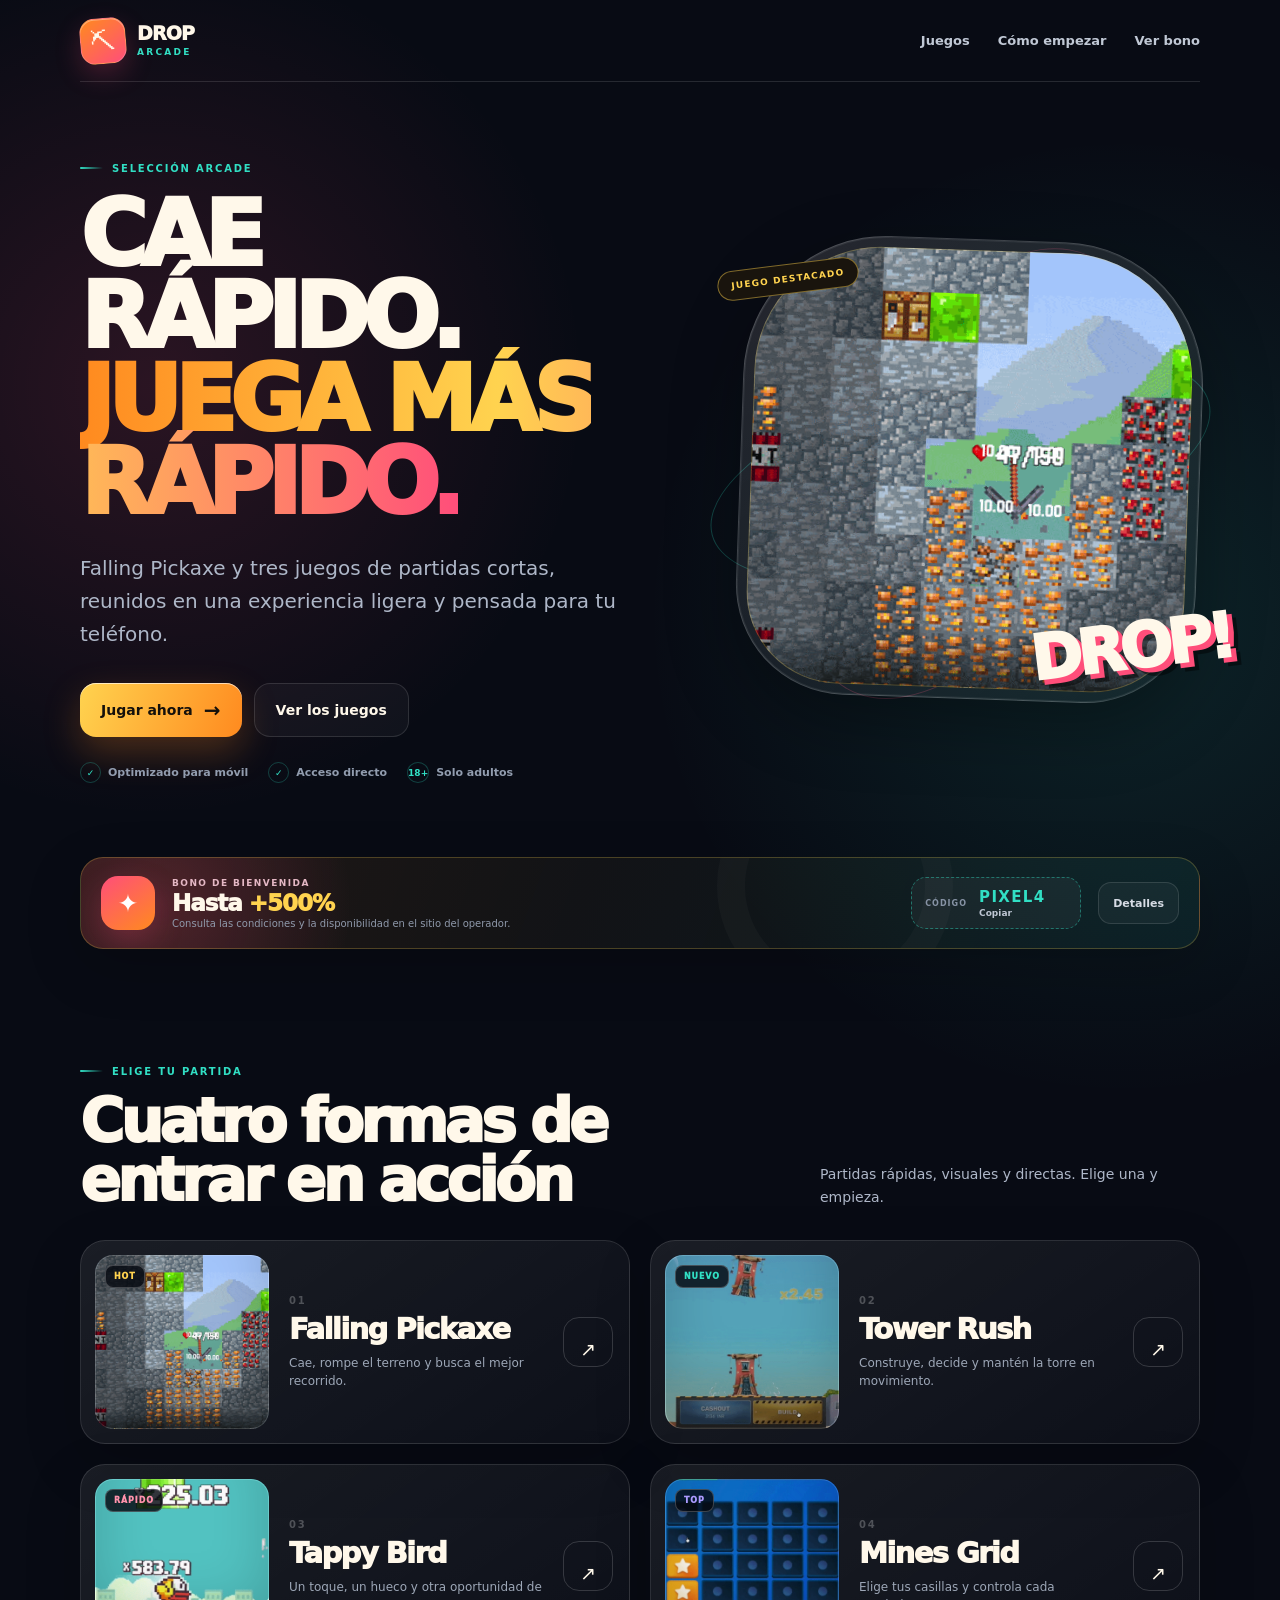
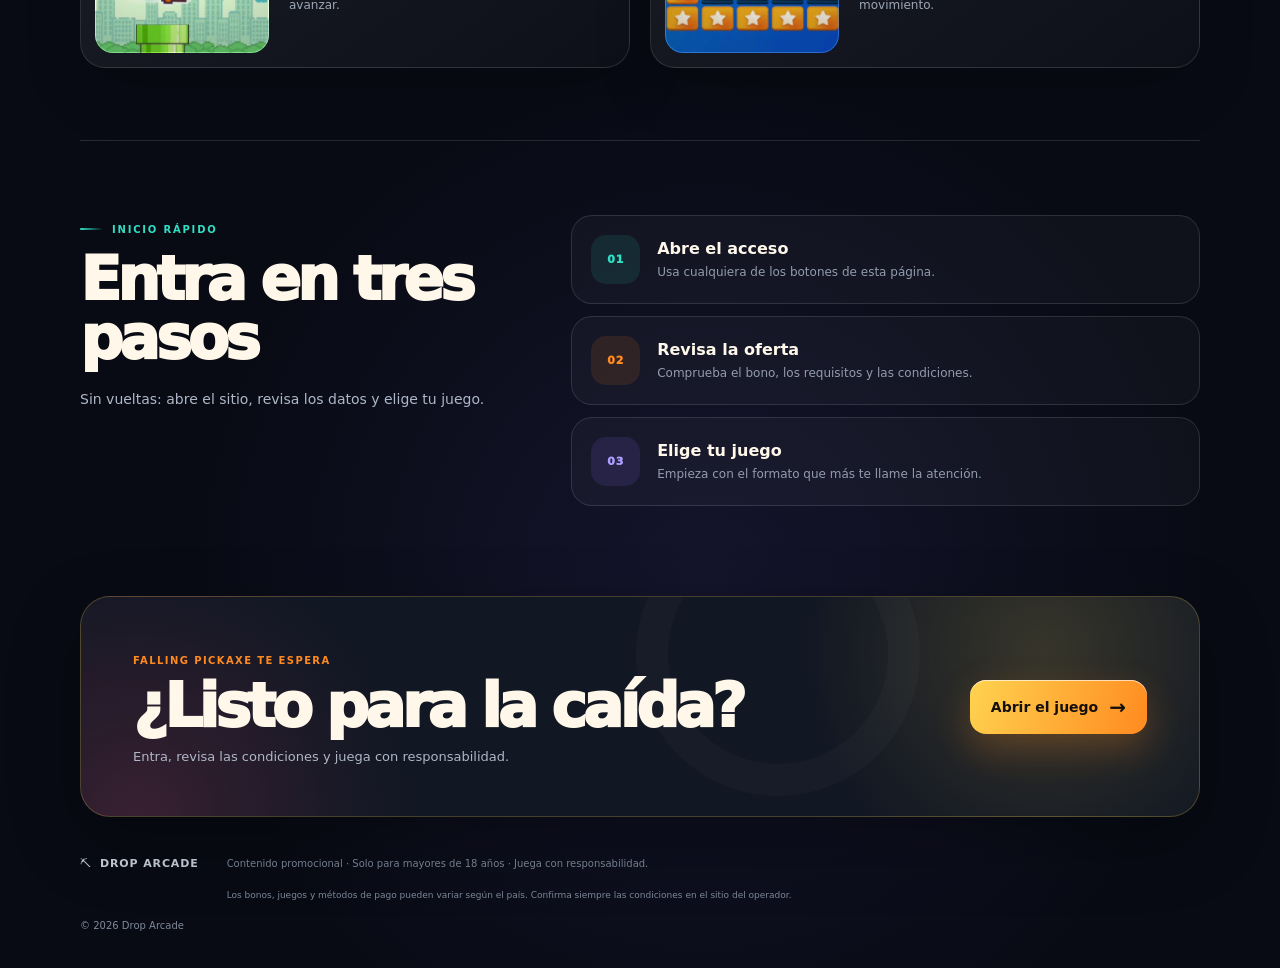
==== commit 67d5cbf5: "Add files via upload" ====
--- a/index.html
+++ b/index.html
@@ -1,181 +1,198 @@
 <!doctype html>
-<html lang="ko">
+<html lang="es-419">
 <head>
   <meta charset="utf-8">
   <meta name="viewport" content="width=device-width, initial-scale=1, viewport-fit=cover">
-  <meta name="theme-color" content="#fffdf8">
-  <meta name="description" content="요즘 재밌는 게임과 가입 방법을 한곳에서 확인해보세요.">
-  <meta property="og:title" content="오늘의 게임 픽">
-  <meta property="og:description" content="게임 정보와 30초 가입 가이드를 확인해보세요.">
+  <meta name="theme-color" content="#090d19">
+  <meta name="color-scheme" content="dark">
+  <meta name="description" content="Descubre Falling Pickaxe y otros juegos arcade rápidos en una experiencia optimizada para móvil.">
+  <meta property="og:title" content="Drop Arcade — Juegos rápidos">
+  <meta property="og:description" content="Cuatro juegos, acceso directo y una guía clara para empezar.">
   <meta property="og:type" content="website">
-  <title>오늘의 게임 픽</title>
+  <title>Drop Arcade — Falling Pickaxe</title>
   <link rel="stylesheet" href="styles.css">
   <script src="script.js" defer></script>
 </head>
 <body>
-  <main class="site-shell" id="top">
-    <div class="ambient ambient-left" aria-hidden="true"></div>
-    <div class="ambient ambient-right" aria-hidden="true"></div>
+  <div class="page-noise" aria-hidden="true"></div>
 
-    <header class="topbar">
-      <a class="brand" href="#top" aria-label="오늘의 게임 픽 홈">
-        <span class="brand-mark" aria-hidden="true">
-          <span class="brand-flower">✿</span>
-        </span>
-        <span>오늘의 게임 픽</span>
-      </a>
+  <header class="topbar" id="inicio">
+    <a class="brand" href="#inicio" aria-label="Drop Arcade, inicio">
+      <span class="brand-icon" aria-hidden="true">⛏</span>
+      <span class="brand-copy"><b>DROP</b><i>ARCADE</i></span>
+    </a>
 
-      <nav class="topnav" aria-label="빠른 메뉴">
-        <a href="#games">추천 게임</a>
-        <button type="button" data-open-guide>가입 방법</button>
-      </nav>
-    </header>
+    <nav class="topnav" aria-label="Navegación principal">
+      <a href="#juegos">Juegos</a>
+      <a href="#como-jugar">Cómo empezar</a>
+      <button type="button" data-open-bonus>Ver bono</button>
+    </nav>
+  </header>
 
-    <section class="hero" aria-labelledby="page-title">
-      <p class="hero-kicker"><span aria-hidden="true">✦</span> DAILY GAME CURATION</p>
-      <h1 id="page-title">오늘의 <span>게임 픽</span></h1>
-      <p class="hero-copy">
-        요즘 재밌는 게임만 모아봤어요.<br>
-        궁금한 게임을 골라 가볍게 확인해보세요.
-      </p>
+  <main>
+    <section class="hero section-shell" aria-labelledby="page-title">
+      <div class="hero-copy">
+        <p class="eyebrow"><span aria-hidden="true"></span> Selección arcade</p>
+        <h1 id="page-title">Cae rápido.<br><em>Juega más rápido.</em></h1>
+        <p class="hero-lead">
+          Falling Pickaxe y tres juegos de partidas cortas, reunidos en una experiencia ligera y pensada para tu teléfono.
+        </p>
 
-      <div class="hero-art" aria-hidden="true">
-        <span class="spark spark-one">◆</span>
-        <span class="spark spark-two">✦</span>
-        <img src="assets/hero-pixel-art.png" alt="">
+        <div class="hero-actions">
+          <a class="button button-primary" href="https://lkmn.cc/6728" data-game-link>
+            Jugar ahora <span aria-hidden="true">→</span>
+          </a>
+          <a class="button button-ghost" href="#juegos">Ver los juegos</a>
+        </div>
+
+        <ul class="trust-list" aria-label="Características">
+          <li><span aria-hidden="true">✓</span> Optimizado para móvil</li>
+          <li><span aria-hidden="true">✓</span> Acceso directo</li>
+          <li><span aria-hidden="true">18+</span> Solo adultos</li>
+        </ul>
+      </div>
+
+      <div class="hero-visual" aria-label="Vista previa de Falling Pickaxe">
+        <span class="visual-tag">Juego destacado</span>
+        <div class="hero-frame">
+          <img src="game-1.gif" alt="Animación del juego Falling Pickaxe" width="400" height="400" fetchpriority="high">
+        </div>
+        <span class="orbit orbit-one" aria-hidden="true"></span>
+        <span class="orbit orbit-two" aria-hidden="true"></span>
+        <span class="impact-word" aria-hidden="true">DROP!</span>
       </div>
     </section>
 
-    <section class="promo-strip" aria-label="프로모션 안내">
-      <div class="promo-icon" aria-hidden="true">🎁</div>
-      <div class="promo-copy">
-        <span class="promo-label">WELCOME BONUS</span>
-        <strong>첫 충전 <em data-bonus>+500%</em> 보너스</strong>
-        <small>가입할 때 프로모션 코드를 입력하면 적용돼요.</small>
+    <section class="bonus-strip section-shell" aria-label="Bono de bienvenida">
+      <div class="bonus-icon" aria-hidden="true">✦</div>
+      <div class="bonus-copy">
+        <span>Bono de bienvenida</span>
+        <strong>Hasta <em data-bonus>+500%</em></strong>
+        <small>Consulta las condiciones y la disponibilidad en el sitio del operador.</small>
       </div>
-      <button class="promo-code" type="button" data-copy-code aria-label="프로모션 코드 복사">
-        <span>CODE</span>
-        <b data-promo-code>TOWER3</b>
-        <i data-copy-label>복사</i>
+      <button class="code-button" type="button" data-copy-code aria-label="Copiar código promocional">
+        <span>Código</span>
+        <b data-promo-code>PIXEL4</b>
+        <i data-copy-label>Copiar</i>
       </button>
+      <button class="bonus-more" type="button" data-open-bonus>Detalles</button>
     </section>
 
-    <section class="game-grid" id="games" aria-label="게임 메뉴">
-      <a
-        class="game-card game-card-blue"
-        href="https://lkmn.cc/6728"
-        data-game-link
-        rel="nofollow sponsored noopener noreferrer"
-      >
-        <span class="card-badge">TODAY'S PICK</span>
-        <span class="card-content">
-          <span class="card-eyebrow"><span aria-hidden="true">★</span> 추천 게임</span>
-          <strong>게임 바로 보기</strong>
-          <span class="card-description">오늘 골라본 게임을 바로 확인해보세요.</span>
-        </span>
-        <span class="card-pixels" aria-hidden="true"><i></i><i></i><i></i></span>
-        <span class="card-arrow" aria-hidden="true">→</span>
-      </a>
+    <section class="games section-shell" id="juegos" aria-labelledby="games-title">
+      <header class="section-heading">
+        <div>
+          <p class="eyebrow"><span aria-hidden="true"></span> Elige tu partida</p>
+          <h2 id="games-title">Cuatro formas de entrar en acción</h2>
+        </div>
+        <p>Partidas rápidas, visuales y directas. Elige una y empieza.</p>
+      </header>
 
-      <button class="game-card game-card-lime" type="button" data-open-guide>
-        <span class="card-badge">30 SEC GUIDE</span>
-        <span class="card-content">
-          <span class="card-eyebrow"><span aria-hidden="true">▣</span> 처음이라면</span>
-          <strong>가입 방법 보기</strong>
-          <span class="card-description">사진을 보면서 순서대로 따라 해보세요.</span>
-        </span>
-        <span class="card-pixels" aria-hidden="true"><i></i><i></i><i></i></span>
-        <span class="card-arrow" aria-hidden="true">→</span>
-      </button>
+      <div class="game-grid">
+        <article class="game-card game-card-orange">
+          <div class="game-media">
+            <img src="game-1.gif" alt="Falling Pickaxe" width="400" height="400" loading="lazy" decoding="async">
+            <span class="card-badge">HOT</span>
+          </div>
+          <div class="game-body">
+            <span class="game-number">01</span>
+            <div><h3>Falling Pickaxe</h3><p>Cae, rompe el terreno y busca el mejor recorrido.</p></div>
+          </div>
+          <a href="https://lkmn.cc/6728" data-game-link aria-label="Jugar Falling Pickaxe">Jugar <span aria-hidden="true">↗</span></a>
+        </article>
+
+        <article class="game-card game-card-cyan">
+          <div class="game-media">
+            <img src="game-2.gif" alt="Tower Rush" width="400" height="400" loading="lazy" decoding="async">
+            <span class="card-badge">NUEVO</span>
+          </div>
+          <div class="game-body">
+            <span class="game-number">02</span>
+            <div><h3>Tower Rush</h3><p>Construye, decide y mantén la torre en movimiento.</p></div>
+          </div>
+          <a href="https://lkmn.cc/6728" data-game-link aria-label="Jugar Tower Rush">Jugar <span aria-hidden="true">↗</span></a>
+        </article>
+
+        <article class="game-card game-card-pink">
+          <div class="game-media">
+            <img src="game-3.gif" alt="Tappy Bird" width="400" height="400" loading="lazy" decoding="async">
+            <span class="card-badge">RÁPIDO</span>
+          </div>
+          <div class="game-body">
+            <span class="game-number">03</span>
+            <div><h3>Tappy Bird</h3><p>Un toque, un hueco y otra oportunidad de avanzar.</p></div>
+          </div>
+          <a href="https://lkmn.cc/6728" data-game-link aria-label="Jugar Tappy Bird">Jugar <span aria-hidden="true">↗</span></a>
+        </article>
+
+        <article class="game-card game-card-violet">
+          <div class="game-media">
+            <img src="game-4.gif" alt="Mines Grid" width="400" height="400" loading="lazy" decoding="async">
+            <span class="card-badge">TOP</span>
+          </div>
+          <div class="game-body">
+            <span class="game-number">04</span>
+            <div><h3>Mines Grid</h3><p>Elige tus casillas y controla cada movimiento.</p></div>
+          </div>
+          <a href="https://lkmn.cc/6728" data-game-link aria-label="Jugar Mines Grid">Jugar <span aria-hidden="true">↗</span></a>
+        </article>
+      </div>
     </section>
 
-    <footer class="footer-note">
-      <span class="status-dot" aria-hidden="true"></span>
-      만 18세 이상 이용 가능 · 자세한 보너스 조건은 이동한 사이트에서 확인하세요.
-    </footer>
+    <section class="how section-shell" id="como-jugar" aria-labelledby="how-title">
+      <div class="how-intro">
+        <p class="eyebrow"><span aria-hidden="true"></span> Inicio rápido</p>
+        <h2 id="how-title">Entra en tres pasos</h2>
+        <p>Sin vueltas: abre el sitio, revisa los datos y elige tu juego.</p>
+      </div>
+      <ol class="steps">
+        <li><span>01</span><div><strong>Abre el acceso</strong><p>Usa cualquiera de los botones de esta página.</p></div></li>
+        <li><span>02</span><div><strong>Revisa la oferta</strong><p>Comprueba el bono, los requisitos y las condiciones.</p></div></li>
+        <li><span>03</span><div><strong>Elige tu juego</strong><p>Empieza con el formato que más te llame la atención.</p></div></li>
+      </ol>
+    </section>
+
+    <section class="final-cta section-shell" aria-labelledby="final-title">
+      <div>
+        <span>Falling Pickaxe te espera</span>
+        <h2 id="final-title">¿Listo para la caída?</h2>
+        <p>Entra, revisa las condiciones y juega con responsabilidad.</p>
+      </div>
+      <a class="button button-primary" href="https://lkmn.cc/6728" data-game-link>
+        Abrir el juego <span aria-hidden="true">→</span>
+      </a>
+    </section>
   </main>
 
-  <a class="mobile-cta" href="https://lkmn.cc/6728" data-game-link rel="nofollow sponsored noopener noreferrer">
-    게임 바로 보기 <span aria-hidden="true">→</span>
+  <footer class="site-footer section-shell">
+    <div class="footer-brand"><span aria-hidden="true">⛏</span><b>DROP ARCADE</b></div>
+    <p>Contenido promocional · Solo para mayores de 18 años · Juega con responsabilidad.</p>
+    <small>Los bonos, juegos y métodos de pago pueden variar según el país. Confirma siempre las condiciones en el sitio del operador.</small>
+    <span>© <span data-year></span> Drop Arcade</span>
+  </footer>
+
+  <a class="mobile-cta" href="https://lkmn.cc/6728" data-game-link>
+    Jugar Falling Pickaxe <span aria-hidden="true">→</span>
   </a>
 
-  <dialog class="guide-dialog" id="guideDialog" aria-labelledby="guideTitle">
+  <dialog class="bonus-dialog" id="bonusDialog" aria-labelledby="bonusTitle">
     <div class="dialog-shell">
-      <header class="dialog-header">
-        <div>
-          <span class="dialog-kicker">QUICK START</span>
-          <h2 id="guideTitle">30초 가입 가이드</h2>
-          <p>사진을 보면서 순서대로 따라 하면 돼요.</p>
-        </div>
-        <button class="dialog-close" type="button" data-close-guide aria-label="가입 가이드 닫기">×</button>
-      </header>
-
-      <section class="modal-promo" aria-label="프로모션 코드">
-        <div>
-          <span>첫 충전 보너스</span>
-          <strong data-bonus>+500%</strong>
-        </div>
-        <button type="button" data-copy-code>
-          코드 <b data-promo-code>TOWER3</b>
-          <i data-copy-label>복사하기</i>
-        </button>
-      </section>
-
-      <ol class="instruction-list">
-        <li class="instruction-step">
-          <div class="step-heading">
-            <span class="step-number">01</span>
-            <div><strong>가입 페이지 열기</strong><p>아래 버튼을 눌러 가입 페이지로 이동해요.</p></div>
-          </div>
-          <div class="instruction-media">
-            <img src="assets/step-1.jpg" alt="가입 페이지를 여는 방법" loading="lazy">
-            <div class="media-placeholder"><b>STEP 1</b><span>assets/step-1.jpg</span><small>여기에 첫 번째 스크린샷이 표시돼요.</small></div>
-          </div>
-        </li>
-
-        <li class="instruction-step">
-          <div class="step-heading">
-            <span class="step-number">02</span>
-            <div><strong>기본 정보 입력하기</strong><p>전화번호 또는 이메일과 비밀번호를 입력해요.</p></div>
-          </div>
-          <div class="instruction-media">
-            <img src="assets/step-2.jpg" alt="가입 정보를 입력하는 방법" loading="lazy">
-            <div class="media-placeholder"><b>STEP 2</b><span>assets/step-2.jpg</span><small>여기에 두 번째 스크린샷이 표시돼요.</small></div>
-          </div>
-        </li>
-
-        <li class="instruction-step instruction-step-highlight">
-          <div class="step-heading">
-            <span class="step-number">03</span>
-            <div><strong>프로모션 코드 입력하기</strong><p>코드 입력란에 <b data-promo-code>TOWER3</b>을 붙여넣어요.</p></div>
-          </div>
-          <div class="instruction-media">
-            <img src="assets/step-3.jpg" alt="프로모션 코드를 입력하는 방법" loading="lazy">
-            <div class="media-placeholder"><b>STEP 3</b><span>assets/step-3.jpg</span><small>프로모션 코드 입력란 사진을 넣어주세요.</small></div>
-          </div>
-        </li>
-
-        <li class="instruction-step">
-          <div class="step-heading">
-            <span class="step-number">04</span>
-            <div><strong>가입 완료 후 시작하기</strong><p>등록을 완료하고 게임 페이지로 이동해요.</p></div>
-          </div>
-          <div class="instruction-media">
-            <img src="assets/step-4.jpg" alt="가입을 완료하는 방법" loading="lazy">
-            <div class="media-placeholder"><b>STEP 4</b><span>assets/step-4.jpg</span><small>여기에 마지막 스크린샷이 표시돼요.</small></div>
-          </div>
-        </li>
-      </ol>
-
-      <footer class="dialog-footer">
-        <a href="https://lkmn.cc/357520" data-register-link rel="nofollow sponsored noopener noreferrer">
-          가입 페이지로 이동 <span aria-hidden="true">→</span>
-        </a>
-        <button type="button" data-close-guide>나중에 보기</button>
-      </footer>
+      <button class="dialog-close" type="button" data-close-bonus aria-label="Cerrar">×</button>
+      <span class="dialog-star" aria-hidden="true">✦</span>
+      <p class="dialog-kicker">BONO DE BIENVENIDA</p>
+      <h2 id="bonusTitle">Hasta <span data-bonus>+500%</span></h2>
+      <p>Regístrate desde el acceso oficial y revisa las condiciones del bono antes de participar.</p>
+      <button class="dialog-code" type="button" data-copy-code>
+        <span>Código promocional</span>
+        <strong data-promo-code>PIXEL4</strong>
+        <i data-copy-label>Copiar</i>
+      </button>
+      <a class="button button-primary" href="https://lkmn.cc/6728" data-game-link>
+        Ir al sitio <span aria-hidden="true">→</span>
+      </a>
+      <small>Sujeto a términos, elegibilidad y disponibilidad regional. Solo +18.</small>
     </div>
   </dialog>
 
-  <div class="copy-toast" id="copyToast" role="status" aria-live="polite">프로모션 코드가 복사됐어요 ✓</div>
+  <div class="copy-toast" id="copyToast" role="status" aria-live="polite">Código copiado ✓</div>
 </body>
 </html>
--- a/styles.css
+++ b/styles.css
@@ -1,287 +1,1417 @@
 :root {
-  --ivory: #fffdf8;
-  --paper: #fbf8f0;
-  --ink: #20242d;
-  --muted: #697182;
-  --line: #e7e2d8;
-  --blue: #527df5;
-  --blue-soft: #eaf0ff;
-  --lilac: #a995f8;
-  --lime: #8bb72d;
-  --lime-soft: #f3f8dc;
-  --pink: #f06f91;
-  --shadow: 0 22px 60px rgba(55, 61, 76, 0.1);
-}
-
-* { box-sizing: border-box; }
+  --bg: #080b14;
+  --bg-soft: #101725;
+  --panel: #121927;
+  --panel-strong: #171f30;
+  --text: #fff8ea;
+  --muted: #aeb7c8;
+  --line: rgba(255, 255, 255, 0.12);
+  --orange: #ff8a1f;
+  --yellow: #ffd34f;
+  --cyan: #31dfc4;
+  --pink: #ff4e7a;
+  --violet: #8368ff;
+  --shadow: 0 24px 70px rgba(0, 0, 0, 0.32);
+}
+
+* {
+  box-sizing: border-box;
+}
 
 html {
   scroll-behavior: smooth;
-  background: var(--ivory);
+  background: var(--bg);
 }
 
 body {
   min-width: 320px;
   margin: 0;
+  overflow-x: hidden;
   background:
-    radial-gradient(circle at 7% 22%, rgba(172, 212, 255, 0.22), transparent 21rem),
-    radial-gradient(circle at 94% 38%, rgba(204, 186, 255, 0.18), transparent 24rem),
-    var(--ivory);
-  color: var(--ink);
-  font-family: Pretendard, "Noto Sans KR", "Apple SD Gothic Neo", "Malgun Gothic", system-ui, -apple-system, sans-serif;
+    radial-gradient(circle at 12% 15%, rgba(255, 78, 122, 0.14), transparent 27rem),
+    radial-gradient(circle at 88% 24%, rgba(49, 223, 196, 0.12), transparent 30rem),
+    radial-gradient(circle at 55% 85%, rgba(131, 104, 255, 0.1), transparent 32rem),
+    var(--bg);
+  color: var(--text);
+  font-family: Inter, ui-sans-serif, system-ui, -apple-system, BlinkMacSystemFont, "Segoe UI", sans-serif;
+  -webkit-font-smoothing: antialiased;
   text-rendering: optimizeLegibility;
-  -webkit-font-smoothing: antialiased;
-}
-
-button, a { font: inherit; }
-a { color: inherit; }
-button { color: inherit; }
-
-.site-shell {
+}
+
+body::before {
+  position: fixed;
+  z-index: -2;
+  inset: 0;
+  background-image:
+    linear-gradient(rgba(255, 255, 255, 0.018) 1px, transparent 1px),
+    linear-gradient(90deg, rgba(255, 255, 255, 0.018) 1px, transparent 1px);
+  background-size: 54px 54px;
+  content: "";
+  pointer-events: none;
+  mask-image: linear-gradient(to bottom, #000, transparent 82%);
+}
+
+.page-noise {
+  position: fixed;
+  z-index: -1;
+  inset: 0;
+  opacity: 0.17;
+  pointer-events: none;
+  background-image: radial-gradient(rgba(255,255,255,.26) .65px, transparent .65px);
+  background-size: 7px 7px;
+  mask-image: linear-gradient(to bottom, #000 0%, transparent 65%);
+}
+
+a,
+button {
+  color: inherit;
+  font: inherit;
+}
+
+a {
+  text-decoration: none;
+}
+
+button {
+  border: 0;
+}
+
+button,
+a[href] {
+  -webkit-tap-highlight-color: transparent;
+}
+
+:focus-visible {
+  outline: 3px solid rgba(255, 211, 79, 0.85);
+  outline-offset: 4px;
+}
+
+.section-shell,
+.topbar {
+  width: min(1120px, calc(100% - 40px));
+  margin-right: auto;
+  margin-left: auto;
+}
+
+.topbar {
   position: relative;
-  min-height: 100svh;
-  overflow: hidden;
-  padding: 0 5vw 42px;
-}
-
-.ambient {
-  position: absolute;
-  z-index: 0;
-  width: 420px;
-  aspect-ratio: 1;
-  border-radius: 44% 56% 62% 38% / 44% 38% 62% 56%;
-  pointer-events: none;
-}
-
-.ambient-left {
-  top: 90px;
-  left: -300px;
-  background: linear-gradient(135deg, #dcecff, #eff4ff);
-  transform: rotate(18deg);
-}
-
-.ambient-right {
-  top: 172px;
-  right: -294px;
-  background: linear-gradient(135deg, #eee7ff, #faf0ff);
-  transform: rotate(-20deg);
-}
-
-.topbar, .hero, .promo-strip, .game-grid, .footer-note { position: relative; z-index: 2; }
-
-.topbar {
-  width: min(1180px, 100%);
-  min-height: 78px;
-  margin: 0 auto;
+  z-index: 20;
+  min-height: 82px;
   display: flex;
   align-items: center;
   justify-content: space-between;
-  border-bottom: 1px solid rgba(211, 207, 198, 0.75);
+  border-bottom: 1px solid var(--line);
 }
 
 .brand {
   display: inline-flex;
   align-items: center;
+  gap: 11px;
+}
+
+.brand-icon {
+  position: relative;
+  display: grid;
+  width: 46px;
+  height: 46px;
+  place-items: center;
+  border: 1px solid rgba(255, 255, 255, 0.18);
+  border-radius: 15px;
+  background: linear-gradient(145deg, var(--orange), var(--pink));
+  box-shadow: 0 10px 27px rgba(255, 78, 122, 0.22), inset 0 1px 0 rgba(255,255,255,.35);
+  font-size: 25px;
+  transform: rotate(-5deg);
+}
+
+.brand-copy {
+  display: flex;
+  flex-direction: column;
+  line-height: 0.9;
+}
+
+.brand-copy b {
+  font-size: 19px;
+  font-weight: 950;
+  letter-spacing: -0.045em;
+}
+
+.brand-copy i {
+  margin-top: 5px;
+  color: var(--cyan);
+  font-size: 9px;
+  font-style: normal;
+  font-weight: 900;
+  letter-spacing: 0.25em;
+}
+
+.topnav {
+  display: flex;
+  align-items: center;
+  gap: 28px;
+  color: #c0c8d5;
+  font-size: 13px;
+  font-weight: 750;
+}
+
+.topnav a,
+.topnav button {
+  position: relative;
+  padding: 10px 0;
+  background: none;
+  cursor: pointer;
+}
+
+.topnav a::after,
+.topnav button::after {
+  position: absolute;
+  right: 0;
+  bottom: 2px;
+  left: 0;
+  height: 2px;
+  border-radius: 2px;
+  background: var(--orange);
+  content: "";
+  transform: scaleX(0);
+  transition: transform 180ms ease;
+}
+
+.topnav a:hover::after,
+.topnav button:hover::after,
+.topnav a:focus-visible::after,
+.topnav button:focus-visible::after {
+  transform: scaleX(1);
+}
+
+.hero {
+  min-height: 625px;
+  display: grid;
+  grid-template-columns: minmax(0, 1.08fr) minmax(360px, 0.92fr);
+  align-items: center;
+  gap: clamp(44px, 7vw, 92px);
+  padding-top: 72px;
+  padding-bottom: 74px;
+}
+
+.eyebrow {
+  display: inline-flex;
+  margin: 0;
+  align-items: center;
+  gap: 9px;
+  color: var(--cyan);
+  font-size: 10px;
+  font-weight: 900;
+  letter-spacing: 0.18em;
+  text-transform: uppercase;
+}
+
+.eyebrow > span {
+  width: 23px;
+  height: 2px;
+  border-radius: 999px;
+  background: linear-gradient(90deg, var(--cyan), transparent);
+}
+
+.hero h1 {
+  max-width: 690px;
+  margin: 20px 0 0;
+  font-size: clamp(54px, 7.1vw, 96px);
+  font-weight: 950;
+  line-height: 0.91;
+  letter-spacing: -0.075em;
+  text-transform: uppercase;
+}
+
+.hero h1 em {
+  color: transparent;
+  font-style: normal;
+  background: linear-gradient(90deg, var(--orange), var(--yellow) 47%, var(--pink));
+  background-clip: text;
+  -webkit-background-clip: text;
+}
+
+.hero-lead {
+  max-width: 610px;
+  margin: 28px 0 0;
+  color: var(--muted);
+  font-size: clamp(16px, 1.8vw, 20px);
+  font-weight: 520;
+  line-height: 1.65;
+}
+
+.hero-actions {
+  margin-top: 32px;
+  display: flex;
+  flex-wrap: wrap;
   gap: 12px;
-  color: var(--ink);
-  font-size: 18px;
+}
+
+.button {
+  min-height: 54px;
+  display: inline-flex;
+  align-items: center;
+  justify-content: center;
+  gap: 11px;
+  padding: 0 21px;
+  border-radius: 16px;
+  font-size: 14px;
   font-weight: 850;
-  letter-spacing: -0.045em;
-  text-decoration: none;
-}
-
-.brand-mark {
+  transition: transform 180ms ease, box-shadow 180ms ease, border-color 180ms ease;
+}
+
+.button span {
+  font-size: 20px;
+  transition: transform 180ms ease;
+}
+
+.button:hover,
+.button:focus-visible {
+  transform: translateY(-3px);
+}
+
+.button:hover span,
+.button:focus-visible span {
+  transform: translateX(4px);
+}
+
+.button-primary {
+  color: #14100b;
+  background: linear-gradient(110deg, var(--yellow), var(--orange));
+  box-shadow: 0 15px 36px rgba(255, 138, 31, 0.25), inset 0 1px 0 rgba(255,255,255,.65);
+}
+
+.button-ghost {
+  border: 1px solid var(--line);
+  background: rgba(255,255,255,.035);
+  color: var(--text);
+}
+
+.button-ghost:hover,
+.button-ghost:focus-visible {
+  border-color: rgba(49, 223, 196, 0.5);
+}
+
+.trust-list {
+  margin: 25px 0 0;
+  padding: 0;
+  display: flex;
+  flex-wrap: wrap;
+  gap: 14px 20px;
+  color: #929daf;
+  font-size: 11px;
+  font-weight: 650;
+  list-style: none;
+}
+
+.trust-list li {
+  display: inline-flex;
+  align-items: center;
+  gap: 7px;
+}
+
+.trust-list li span {
+  display: grid;
+  min-width: 21px;
+  height: 21px;
+  place-items: center;
+  border: 1px solid rgba(49, 223, 196, 0.25);
+  border-radius: 50%;
+  color: var(--cyan);
+  font-size: 9px;
+}
+
+.hero-visual {
   position: relative;
-  display: grid;
-  width: 48px;
-  height: 34px;
+  width: min(100%, 460px);
+  justify-self: end;
+}
+
+.hero-frame {
+  position: relative;
+  z-index: 2;
+  overflow: hidden;
+  aspect-ratio: 1;
+  padding: 10px;
+  border: 1px solid rgba(255,255,255,.18);
+  border-radius: 31% 31% 24% 24%;
+  background: linear-gradient(145deg, rgba(255,255,255,.12), rgba(255,255,255,.03));
+  box-shadow: var(--shadow), inset 0 0 0 1px rgba(255,255,255,.07);
+  transform: rotate(2deg);
+}
+
+.hero-frame::after {
+  position: absolute;
+  inset: 10px;
+  border: 1px solid rgba(255, 211, 79, 0.24);
+  border-radius: 29% 29% 21% 21%;
+  content: "";
+  pointer-events: none;
+}
+
+.hero-frame img {
+  display: block;
+  width: 100%;
+  height: 100%;
+  border-radius: 29% 29% 21% 21%;
+  object-fit: cover;
+}
+
+.visual-tag {
+  position: absolute;
+  z-index: 4;
+  top: 25px;
+  left: -23px;
+  padding: 9px 13px;
+  border: 1px solid rgba(255, 211, 79, 0.45);
+  border-radius: 999px;
+  background: #19140d;
+  color: var(--yellow);
+  font-size: 9px;
+  font-weight: 900;
+  letter-spacing: 0.13em;
+  text-transform: uppercase;
+  transform: rotate(-7deg);
+}
+
+.impact-word {
+  position: absolute;
+  z-index: 4;
+  right: -31px;
+  bottom: 15px;
+  color: var(--text);
+  font-size: clamp(37px, 5vw, 62px);
+  font-weight: 1000;
+  letter-spacing: -0.08em;
+  text-shadow: 5px 5px 0 var(--pink), 9px 9px 0 rgba(0,0,0,.45);
+  transform: rotate(-7deg);
+}
+
+.orbit {
+  position: absolute;
+  z-index: 1;
+  border: 1px solid rgba(49,223,196,.27);
+  border-radius: 50%;
+  pointer-events: none;
+}
+
+.orbit-one {
+  width: 112%;
+  height: 42%;
+  top: 29%;
+  left: -8%;
+  transform: rotate(-15deg);
+}
+
+.orbit-two {
+  width: 58%;
+  height: 108%;
+  top: -3%;
+  left: 21%;
+  border-color: rgba(255,78,122,.22);
+  transform: rotate(30deg);
+}
+
+.bonus-strip {
+  position: relative;
+  display: grid;
+  grid-template-columns: auto 1fr auto auto;
+  align-items: center;
+  gap: 17px;
+  overflow: hidden;
+  padding: 18px 20px;
+  border: 1px solid rgba(255,211,79,.24);
+  border-radius: 23px;
+  background:
+    radial-gradient(circle at 7% 50%, rgba(255,78,122,.22), transparent 12rem),
+    linear-gradient(110deg, rgba(255,138,31,.1), rgba(255,211,79,.045) 45%, rgba(49,223,196,.07));
+  box-shadow: 0 18px 55px rgba(0,0,0,.18);
+}
+
+.bonus-strip::after {
+  position: absolute;
+  top: -90px;
+  right: 22%;
+  width: 180px;
+  height: 180px;
+  border: 28px solid rgba(255,255,255,.025);
+  border-radius: 50%;
+  content: "";
+  pointer-events: none;
+}
+
+.bonus-icon {
+  display: grid;
+  width: 54px;
+  height: 54px;
   place-items: center;
-  border: 2px solid #313745;
-  border-radius: 11px 11px 14px 14px;
-  background: #fff;
-  box-shadow: 3px 3px 0 #dbe2f5;
-}
-
-.brand-mark::before { content: "+"; position: absolute; left: 7px; top: 1px; font-size: 21px; font-weight: 950; }
-.brand-mark::after { content: "●  ●"; position: absolute; right: 5px; top: 9px; color: var(--pink); font-size: 7px; letter-spacing: 2px; text-shadow: 5px 4px 0 var(--blue); }
-.brand-flower { position: absolute; left: -11px; top: -13px; color: var(--pink); font-size: 17px; text-shadow: 0 7px 0 #82b046; }
-
-.topnav { display: flex; align-items: center; gap: 34px; color: #4e5562; font-size: 14px; font-weight: 750; }
-.topnav a, .topnav button { position: relative; padding: 12px 2px; border: 0; background: none; text-decoration: none; cursor: pointer; }
-.topnav a::after, .topnav button::after { content: ""; position: absolute; right: 0; bottom: 4px; left: 0; height: 2px; border-radius: 2px; background: var(--blue); transform: scaleX(0); transition: transform 0.18s ease; }
-.topnav a:hover::after, .topnav a:focus-visible::after, .topnav button:hover::after, .topnav button:focus-visible::after { transform: scaleX(1); }
-
-.hero { width: min(970px, 100%); margin: 0 auto; padding: clamp(44px, 6vh, 70px) 20px 22px; text-align: center; }
-.hero-kicker { display: inline-flex; margin: 0 0 17px; align-items: center; gap: 8px; padding: 8px 13px; border: 1px solid #e5defa; border-radius: 999px; background: rgba(255,255,255,.75); color: #7665b8; font-size: 11px; font-weight: 850; letter-spacing: .12em; box-shadow: 0 8px 25px rgba(76,67,112,.07); }
-.hero h1 { margin: 0; color: #1f232b; font-size: clamp(46px, 6.2vw, 78px); font-weight: 950; line-height: 1.07; letter-spacing: -.075em; }
-.hero h1 span { position: relative; color: var(--blue); white-space: nowrap; }
-.hero h1 span::after { content: ""; position: absolute; right: 2px; bottom: -7px; left: 8px; height: 8px; border-radius: 50%; background: rgba(139,183,45,.25); transform: rotate(-1.5deg); }
-.hero-copy { margin: 21px auto 0; color: var(--muted); font-size: clamp(16px, 1.55vw, 20px); font-weight: 520; line-height: 1.7; letter-spacing: -.028em; }
-.hero-art { position: relative; width: min(520px, 88vw); height: clamp(110px, 16vw, 158px); margin: 12px auto 0; }
-.hero-art img { display: block; width: 100%; height: 100%; object-fit: contain; filter: drop-shadow(0 16px 22px rgba(61,72,95,.12)); animation: floatArt 4.8s ease-in-out infinite; }
-.spark { position: absolute; z-index: 2; color: var(--lilac); font-size: 14px; animation: twinkle 2.4s ease-in-out infinite; }
-.spark-one { top: 27%; left: 6%; }
-.spark-two { top: 17%; right: 6%; color: var(--blue); animation-delay: .6s; }
-
-.promo-strip {
-  width: min(900px, 100%);
-  margin: 0 auto 22px;
+  border-radius: 17px;
+  background: linear-gradient(145deg, var(--pink), var(--orange));
+  color: #fff;
+  box-shadow: 0 12px 30px rgba(255,78,122,.22);
+  font-size: 25px;
+}
+
+.bonus-copy {
+  min-width: 0;
+  display: flex;
+  flex-direction: column;
+}
+
+.bonus-copy > span {
+  color: #e5b8c5;
+  font-size: 9px;
+  font-weight: 900;
+  letter-spacing: .16em;
+  text-transform: uppercase;
+}
+
+.bonus-copy strong {
+  margin-top: 2px;
+  font-size: 23px;
+  font-weight: 950;
+  letter-spacing: -.045em;
+}
+
+.bonus-copy em {
+  color: var(--yellow);
+  font-style: normal;
+}
+
+.bonus-copy small {
+  margin-top: 2px;
+  color: #8f99ab;
+  font-size: 10px;
+}
+
+.code-button {
+  position: relative;
+  z-index: 2;
+  min-width: 170px;
+  display: grid;
+  grid-template-columns: auto 1fr;
+  align-items: center;
+  gap: 2px 12px;
+  padding: 10px 13px;
+  border: 1px dashed rgba(49,223,196,.42);
+  border-radius: 15px;
+  background: rgba(255,255,255,.045);
+  cursor: pointer;
+  text-align: left;
+  transition: transform 180ms ease, border-color 180ms ease;
+}
+
+.code-button:hover,
+.code-button:focus-visible {
+  border-color: var(--cyan);
+  transform: translateY(-2px);
+}
+
+.code-button span {
+  grid-row: 1 / 3;
+  color: #8793a5;
+  font-size: 8px;
+  font-weight: 900;
+  letter-spacing: .13em;
+  text-transform: uppercase;
+}
+
+.code-button b {
+  color: var(--cyan);
+  font-size: 15px;
+  letter-spacing: .09em;
+}
+
+.code-button i {
+  color: #bec6d3;
+  font-size: 9px;
+  font-style: normal;
+  font-weight: 750;
+}
+
+.bonus-more {
+  position: relative;
+  z-index: 2;
+  min-height: 42px;
+  padding: 0 14px;
+  border: 1px solid var(--line);
+  border-radius: 13px;
+  background: rgba(255,255,255,.04);
+  color: #d7dce5;
+  cursor: pointer;
+  font-size: 11px;
+  font-weight: 800;
+}
+
+.games {
+  padding-top: 108px;
+  padding-bottom: 72px;
+}
+
+.section-heading {
+  display: grid;
+  grid-template-columns: 1fr minmax(260px, 380px);
+  align-items: end;
+  gap: 40px;
+  margin-bottom: 31px;
+}
+
+.section-heading h2,
+.how h2,
+.final-cta h2 {
+  margin: 15px 0 0;
+  font-size: clamp(35px, 5vw, 60px);
+  font-weight: 950;
+  line-height: .98;
+  letter-spacing: -.065em;
+}
+
+.section-heading > p,
+.how-intro > p:last-child {
+  margin: 0;
+  color: var(--muted);
+  font-size: 14px;
+  line-height: 1.65;
+}
+
+.game-grid {
+  display: grid;
+  grid-template-columns: repeat(2, minmax(0, 1fr));
+  gap: 20px;
+}
+
+.game-card {
+  position: relative;
+  min-width: 0;
+  display: grid;
+  grid-template-columns: 174px minmax(0, 1fr) auto;
+  align-items: center;
+  gap: 20px;
+  overflow: hidden;
+  padding: 14px 16px 14px 14px;
+  border: 1px solid var(--line);
+  border-radius: 25px;
+  background: linear-gradient(145deg, rgba(255,255,255,.075), rgba(255,255,255,.025));
+  box-shadow: 0 20px 56px rgba(0,0,0,.18);
+  content-visibility: auto;
+  transition: transform 200ms ease, border-color 200ms ease, background 200ms ease;
+}
+
+.game-card:hover,
+.game-card:focus-within {
+  border-color: rgba(255,255,255,.25);
+  background: linear-gradient(145deg, rgba(255,255,255,.105), rgba(255,255,255,.035));
+  transform: translateY(-5px);
+}
+
+.game-media {
+  position: relative;
+  overflow: hidden;
+  aspect-ratio: 1;
+  border-radius: 18px;
+  background: #1a2130;
+}
+
+.game-media::after {
+  position: absolute;
+  inset: 0;
+  border: 1px solid rgba(255,255,255,.14);
+  border-radius: inherit;
+  box-shadow: inset 0 -45px 55px rgba(0,0,0,.18);
+  content: "";
+  pointer-events: none;
+}
+
+.game-media img {
+  display: block;
+  width: 100%;
+  height: 100%;
+  object-fit: cover;
+  transition: transform 350ms ease;
+}
+
+.game-card:hover .game-media img {
+  transform: scale(1.035);
+}
+
+.media-error::before {
+  position: absolute;
+  inset: 0;
+  display: grid;
+  place-items: center;
+  color: #7d8798;
+  content: "GIF";
+  font-size: 12px;
+  font-weight: 900;
+  letter-spacing: .15em;
+}
+
+.card-badge {
+  position: absolute;
+  z-index: 2;
+  top: 10px;
+  left: 10px;
+  padding: 6px 8px;
+  border: 1px solid rgba(255,255,255,.22);
+  border-radius: 8px;
+  background: rgba(6,9,16,.82);
+  color: #fff;
+  font-size: 8px;
+  font-weight: 950;
+  letter-spacing: .11em;
+}
+
+.game-body {
+  min-width: 0;
+  align-self: stretch;
+  display: flex;
+  flex-direction: column;
+  justify-content: center;
+}
+
+.game-number {
+  color: rgba(255,255,255,.25);
+  font-size: 10px;
+  font-weight: 900;
+  letter-spacing: .18em;
+}
+
+.game-body h3 {
+  margin: 9px 0 0;
+  font-size: clamp(20px, 2.4vw, 29px);
+  font-weight: 950;
+  line-height: 1;
+  letter-spacing: -.055em;
+}
+
+.game-body p {
+  margin: 10px 0 0;
+  color: #9da7b7;
+  font-size: 12px;
+  line-height: 1.5;
+}
+
+.game-card > a {
+  display: grid;
+  width: 50px;
+  height: 50px;
+  place-items: center;
+  border: 1px solid rgba(255,255,255,.16);
+  border-radius: 16px;
+  color: transparent;
+  font-size: 0;
+  transition: transform 180ms ease, background 180ms ease, border-color 180ms ease;
+}
+
+.game-card > a span {
+  color: var(--text);
+  font-size: 19px;
+}
+
+.game-card > a:hover,
+.game-card > a:focus-visible {
+  transform: rotate(-5deg) scale(1.06);
+}
+
+.game-card-orange > a:hover,
+.game-card-orange > a:focus-visible { background: var(--orange); border-color: var(--orange); }
+.game-card-cyan > a:hover,
+.game-card-cyan > a:focus-visible { background: var(--cyan); border-color: var(--cyan); }
+.game-card-pink > a:hover,
+.game-card-pink > a:focus-visible { background: var(--pink); border-color: var(--pink); }
+.game-card-violet > a:hover,
+.game-card-violet > a:focus-visible { background: var(--violet); border-color: var(--violet); }
+
+.game-card-orange .card-badge { color: var(--yellow); }
+.game-card-cyan .card-badge { color: var(--cyan); }
+.game-card-pink .card-badge { color: #ff92ac; }
+.game-card-violet .card-badge { color: #ac9bff; }
+
+.how {
+  display: grid;
+  grid-template-columns: minmax(280px, .8fr) minmax(0, 1.2fr);
+  gap: 72px;
+  padding-top: 74px;
+  padding-bottom: 90px;
+  border-top: 1px solid var(--line);
+}
+
+.how-intro > p:last-child {
+  max-width: 420px;
+  margin-top: 21px;
+}
+
+.steps {
+  margin: 0;
+  padding: 0;
+  display: grid;
+  gap: 12px;
+  list-style: none;
+}
+
+.steps li {
+  display: grid;
+  grid-template-columns: auto 1fr;
+  align-items: center;
+  gap: 17px;
+  padding: 19px;
+  border: 1px solid var(--line);
+  border-radius: 21px;
+  background: rgba(255,255,255,.032);
+}
+
+.steps li > span {
+  display: grid;
+  width: 49px;
+  height: 49px;
+  place-items: center;
+  border-radius: 15px;
+  background: rgba(49,223,196,.1);
+  color: var(--cyan);
+  font-size: 11px;
+  font-weight: 950;
+  letter-spacing: .08em;
+}
+
+.steps li:nth-child(2) > span {
+  background: rgba(255,138,31,.11);
+  color: var(--orange);
+}
+
+.steps li:nth-child(3) > span {
+  background: rgba(131,104,255,.13);
+  color: #ae9fff;
+}
+
+.steps strong {
+  font-size: 16px;
+  font-weight: 900;
+}
+
+.steps p {
+  margin: 5px 0 0;
+  color: #929cad;
+  font-size: 12px;
+  line-height: 1.5;
+}
+
+.final-cta {
+  position: relative;
+  display: flex;
+  align-items: center;
+  justify-content: space-between;
+  gap: 30px;
+  overflow: hidden;
+  padding: clamp(30px, 5vw, 52px);
+  border: 1px solid rgba(255,211,79,.22);
+  border-radius: 30px;
+  background:
+    radial-gradient(circle at 86% 25%, rgba(255,211,79,.16), transparent 15rem),
+    radial-gradient(circle at 5% 100%, rgba(255,78,122,.16), transparent 17rem),
+    #111723;
+  box-shadow: var(--shadow);
+}
+
+.final-cta::after {
+  position: absolute;
+  top: -85px;
+  right: 25%;
+  width: 220px;
+  height: 220px;
+  border: 32px solid rgba(255,255,255,.025);
+  border-radius: 50%;
+  content: "";
+  pointer-events: none;
+}
+
+.final-cta > div,
+.final-cta > a {
+  position: relative;
+  z-index: 2;
+}
+
+.final-cta > div > span {
+  color: var(--orange);
+  font-size: 10px;
+  font-weight: 900;
+  letter-spacing: .14em;
+  text-transform: uppercase;
+}
+
+.final-cta h2 {
+  margin-top: 9px;
+}
+
+.final-cta p {
+  margin: 13px 0 0;
+  color: var(--muted);
+  font-size: 13px;
+}
+
+.site-footer {
+  padding-top: 39px;
+  padding-bottom: 37px;
   display: grid;
   grid-template-columns: auto 1fr auto;
   align-items: center;
-  gap: 16px;
-  padding: 15px 18px;
-  border: 1px solid rgba(240, 111, 145, 0.23);
-  border-radius: 22px;
-  background: linear-gradient(110deg, rgba(255,255,255,.9), rgba(255,239,244,.9) 54%, rgba(242,239,255,.9));
-  box-shadow: 0 16px 44px rgba(104, 76, 98, .09);
-}
-
-.promo-icon { display: grid; width: 48px; height: 48px; place-items: center; border-radius: 15px; background: #fff; font-size: 23px; box-shadow: 0 8px 22px rgba(86,64,78,.09); }
-.promo-copy { min-width: 0; display: flex; flex-direction: column; align-items: flex-start; }
-.promo-label { color: #a16f81; font-size: 9px; font-weight: 900; letter-spacing: .13em; }
-.promo-copy strong { margin-top: 2px; font-size: 20px; font-weight: 900; letter-spacing: -.04em; }
-.promo-copy em { color: var(--pink); font-style: normal; }
-.promo-copy small { margin-top: 2px; color: #7b7280; font-size: 11px; font-weight: 600; }
-.promo-code { min-width: 148px; display: grid; grid-template-columns: auto 1fr; align-items: center; gap: 1px 10px; padding: 9px 13px; border: 1px dashed rgba(82,125,245,.35); border-radius: 15px; background: rgba(255,255,255,.85); cursor: pointer; text-align: left; transition: transform .18s ease, border-color .18s ease; }
-.promo-code:hover, .promo-code:focus-visible { transform: translateY(-2px); border-color: var(--blue); outline: none; }
-.promo-code span { grid-row: 1 / 3; color: #7a8190; font-size: 9px; font-weight: 900; letter-spacing: .09em; }
-.promo-code b { color: #353b48; font-size: 15px; letter-spacing: .08em; }
-.promo-code i { color: var(--blue); font-size: 10px; font-style: normal; font-weight: 800; }
-
-.game-grid { width: min(1180px, 100%); margin: 0 auto; display: grid; grid-template-columns: repeat(2, minmax(0, 1fr)); gap: 22px; }
-.game-card { position: relative; min-height: 238px; overflow: hidden; display: block; padding: 34px 36px; border: 1px solid rgba(143,151,173,.2); border-radius: 28px; text-align: left; text-decoration: none; box-shadow: var(--shadow), inset 0 0 0 4px rgba(255,255,255,.48); isolation: isolate; cursor: pointer; transition: transform .22s ease, box-shadow .22s ease, border-color .22s ease; }
-.game-card-blue { background: radial-gradient(circle at 86% 78%, rgba(142,118,246,.32), transparent 26%), linear-gradient(135deg,#eff5ff,#e8edff 56%,#eae2ff); }
-.game-card-lime { background: radial-gradient(circle at 87% 81%, rgba(197,224,99,.25), transparent 26%), linear-gradient(135deg,#fffefa,#fbfdf0 58%,#eff7d9); }
-.game-card:hover, .game-card:focus-visible { transform: translateY(-7px); box-shadow: 0 28px 72px rgba(55,61,76,.15), inset 0 0 0 4px rgba(255,255,255,.58); outline: none; }
-.game-card-blue:hover, .game-card-blue:focus-visible { border-color: rgba(82,125,245,.45); }
-.game-card-lime:hover, .game-card-lime:focus-visible { border-color: rgba(139,183,45,.5); }
-.card-badge { position: absolute; top: 24px; right: 26px; color: rgba(77,84,104,.45); font-size: 9px; font-weight: 900; letter-spacing: .12em; }
-.card-content { position: relative; z-index: 3; display: flex; max-width: 80%; flex-direction: column; align-items: flex-start; }
-.card-eyebrow { display: inline-flex; min-height: 38px; align-items: center; gap: 8px; padding: 7px 13px; border: 1px solid rgba(255,255,255,.85); border-radius: 999px; background: rgba(255,255,255,.76); font-size: 13px; font-weight: 850; box-shadow: 0 8px 24px rgba(69,77,97,.07); }
-.game-card-blue .card-eyebrow { color: #3e6de7; }
-.game-card-lime .card-eyebrow { color: #789d23; }
-.card-content strong { margin-top: 24px; color: #222832; font-size: clamp(27px, 3vw, 42px); font-weight: 950; line-height: 1.18; letter-spacing: -.06em; }
-.card-description { margin-top: 12px; color: #687183; font-size: 14px; font-weight: 620; line-height: 1.65; letter-spacing: -.025em; }
-.card-arrow { position: absolute; z-index: 4; right: 34px; bottom: 30px; display: grid; width: 54px; height: 54px; place-items: center; border: 1px solid currentColor; border-radius: 50%; background: rgba(255,255,255,.84); font-size: 27px; transition: transform .2s ease, background .2s ease, color .2s ease; }
-.game-card-blue .card-arrow { color: var(--blue); }
-.game-card-lime .card-arrow { color: var(--lime); }
-.game-card:hover .card-arrow, .game-card:focus-visible .card-arrow { color: #fff; transform: translateX(5px); }
-.game-card-blue:hover .card-arrow, .game-card-blue:focus-visible .card-arrow { background: var(--blue); }
-.game-card-lime:hover .card-arrow, .game-card-lime:focus-visible .card-arrow { background: var(--lime); }
-.card-pixels { position: absolute; z-index: -1; right: 0; bottom: 0; width: 195px; height: 130px; opacity: .65; }
-.card-pixels i { position: absolute; display: block; width: 34px; height: 34px; border-radius: 5px; }
-.card-pixels i:first-child { right: 7px; bottom: 7px; }
-.card-pixels i:nth-child(2) { right: 84px; bottom: -11px; transform: scale(.6); }
-.card-pixels i:nth-child(3) { right: 31px; bottom: 76px; transform: scale(.42); }
-.game-card-blue .card-pixels i { background: rgba(132,111,240,.28); box-shadow: 34px 34px 0 rgba(109,138,248,.22), 68px 68px 0 rgba(117,96,232,.24); }
-.game-card-lime .card-pixels i { background: rgba(178,210,66,.28); box-shadow: 34px 34px 0 rgba(156,195,55,.22), 68px 68px 0 rgba(136,178,42,.2); }
-
-.footer-note { width: min(1180px, 100%); margin: 22px auto 0; display: flex; align-items: center; justify-content: center; gap: 9px; color: #858b96; font-size: 11px; font-weight: 620; letter-spacing: -.02em; text-align: center; }
-.status-dot { flex: 0 0 auto; width: 7px; height: 7px; border-radius: 50%; background: #9ac442; box-shadow: 0 0 0 4px rgba(154,196,66,.13); }
-
-.guide-dialog { width: min(860px, calc(100vw - 28px)); max-height: min(900px, calc(100svh - 28px)); padding: 0; border: 0; border-radius: 30px; background: #fffdf9; color: var(--ink); box-shadow: 0 35px 110px rgba(31,34,43,.28); overflow: hidden; }
-.guide-dialog::backdrop { background: rgba(31,34,43,.48); backdrop-filter: blur(9px); -webkit-backdrop-filter: blur(9px); }
-.dialog-shell { max-height: min(900px, calc(100svh - 28px)); overflow-y: auto; overscroll-behavior: contain; }
-.dialog-header { position: sticky; top: 0; z-index: 5; display: flex; justify-content: space-between; gap: 24px; padding: 25px 28px 20px; border-bottom: 1px solid var(--line); background: rgba(255,253,249,.94); backdrop-filter: blur(14px); -webkit-backdrop-filter: blur(14px); }
-.dialog-kicker { color: var(--blue); font-size: 9px; font-weight: 900; letter-spacing: .14em; }
-.dialog-header h2 { margin: 5px 0 0; font-size: clamp(25px, 4vw, 36px); font-weight: 950; letter-spacing: -.055em; }
-.dialog-header p { margin: 6px 0 0; color: var(--muted); font-size: 13px; font-weight: 600; }
-.dialog-close { flex: 0 0 auto; display: grid; width: 42px; height: 42px; place-items: center; border: 1px solid var(--line); border-radius: 50%; background: #fff; color: #646b78; font-size: 27px; line-height: 1; cursor: pointer; transition: transform .18s ease, background .18s ease; }
-.dialog-close:hover, .dialog-close:focus-visible { transform: rotate(6deg); background: #f5f2eb; outline: none; }
-
-.modal-promo { margin: 22px 28px 0; display: flex; align-items: center; justify-content: space-between; gap: 18px; padding: 16px 18px; border: 1px solid rgba(240,111,145,.23); border-radius: 20px; background: linear-gradient(110deg,#fff4f6,#f4f1ff); }
-.modal-promo > div { display: flex; flex-direction: column; }
-.modal-promo > div span { color: #81747c; font-size: 11px; font-weight: 700; }
-.modal-promo > div strong { margin-top: 1px; color: var(--pink); font-size: 25px; font-weight: 950; }
-.modal-promo button { display: flex; align-items: center; gap: 8px; padding: 10px 12px; border: 1px dashed rgba(82,125,245,.4); border-radius: 14px; background: rgba(255,255,255,.9); cursor: pointer; }
-.modal-promo button b { letter-spacing: .08em; }
-.modal-promo button i { color: var(--blue); font-size: 10px; font-style: normal; font-weight: 800; }
-
-.instruction-list { margin: 0; padding: 22px 28px 8px; list-style: none; display: grid; gap: 18px; }
-.instruction-step { padding: 18px; border: 1px solid var(--line); border-radius: 23px; background: #fff; box-shadow: 0 12px 35px rgba(51,55,65,.055); }
-.instruction-step-highlight { border-color: rgba(240,111,145,.28); background: linear-gradient(145deg,#fff,#fff8fa); }
-.step-heading { display: flex; align-items: flex-start; gap: 14px; }
-.step-number { flex: 0 0 auto; display: grid; width: 42px; height: 42px; place-items: center; border-radius: 13px; background: var(--blue-soft); color: var(--blue); font-size: 12px; font-weight: 900; letter-spacing: .04em; }
-.instruction-step:nth-child(even) .step-number { background: var(--lime-soft); color: #779d22; }
-.instruction-step-highlight .step-number { background: #fff0f4; color: var(--pink); }
-.step-heading strong { display: block; margin-top: 1px; font-size: 17px; font-weight: 900; letter-spacing: -.035em; }
-.step-heading p { margin: 5px 0 0; color: var(--muted); font-size: 13px; line-height: 1.55; }
-.step-heading p b { color: var(--pink); letter-spacing: .05em; }
-.instruction-media { position: relative; min-height: 230px; margin-top: 15px; overflow: hidden; border: 1px solid #ece9e1; border-radius: 17px; background: linear-gradient(135deg,#f8f9ff,#f4f8e9); }
-.instruction-media img { display: none; width: 100%; height: auto; max-height: 620px; object-fit: contain; background: #f6f6f6; }
-.instruction-media.has-image img { display: block; }
-.instruction-media.has-image .media-placeholder { display: none; }
-.media-placeholder { position: absolute; inset: 0; display: grid; place-content: center; gap: 6px; padding: 28px; color: #7c8390; text-align: center; }
-.media-placeholder::before { content: "▧"; color: #b2a5f6; font-size: 34px; }
-.media-placeholder b { color: #626a78; font-size: 13px; letter-spacing: .08em; }
-.media-placeholder span { color: var(--blue); font-size: 12px; font-weight: 800; }
-.media-placeholder small { font-size: 11px; }
-
-.dialog-footer { position: sticky; bottom: 0; z-index: 5; display: grid; grid-template-columns: 1fr auto; gap: 12px; padding: 18px 28px calc(18px + env(safe-area-inset-bottom)); border-top: 1px solid var(--line); background: rgba(255,253,249,.95); backdrop-filter: blur(14px); -webkit-backdrop-filter: blur(14px); }
-.dialog-footer a, .dialog-footer button { min-height: 52px; display: flex; align-items: center; justify-content: center; gap: 9px; border-radius: 16px; font-size: 14px; font-weight: 850; text-decoration: none; cursor: pointer; }
-.dialog-footer a { border: 0; background: linear-gradient(110deg,var(--blue),#7a6cf0); color: #fff; box-shadow: 0 14px 30px rgba(82,125,245,.2); }
-.dialog-footer button { padding: 0 20px; border: 1px solid var(--line); background: #fff; color: #777e8a; }
-
-.copy-toast { position: fixed; z-index: 1000; left: 50%; bottom: calc(24px + env(safe-area-inset-bottom)); padding: 12px 17px; border-radius: 999px; background: #252a34; color: #fff; font-size: 12px; font-weight: 750; box-shadow: 0 15px 40px rgba(0,0,0,.25); opacity: 0; pointer-events: none; transform: translate(-50%,18px); transition: opacity .2s ease, transform .2s ease; }
-.copy-toast.is-visible { opacity: 1; transform: translate(-50%,0); }
-.mobile-cta { display: none; }
-
-@keyframes floatArt { 0%,100% { transform: translateY(0); } 50% { transform: translateY(-7px); } }
-@keyframes twinkle { 0%,100% { opacity:.3; transform:scale(.78) rotate(0); } 50% { opacity:1; transform:scale(1.1) rotate(12deg); } }
-
-@media (max-width: 840px) {
-  .site-shell { padding-right: 24px; padding-left: 24px; }
-  .hero { padding-top: 52px; }
-  .game-grid { grid-template-columns: 1fr; max-width: 660px; }
+  gap: 17px 28px;
+  color: #7f899a;
+  font-size: 10px;
+}
+
+.footer-brand {
+  display: flex;
+  align-items: center;
+  gap: 8px;
+  color: #cbd2dd;
+  font-size: 11px;
+  letter-spacing: .08em;
+}
+
+.site-footer p,
+.site-footer small {
+  margin: 0;
+  line-height: 1.55;
+}
+
+.site-footer small {
+  grid-column: 2 / 4;
+  max-width: 740px;
+  font-size: 9px;
+}
+
+.mobile-cta {
+  display: none;
+}
+
+.bonus-dialog {
+  width: min(520px, calc(100vw - 28px));
+  padding: 0;
+  border: 0;
+  border-radius: 27px;
+  background: transparent;
+  color: var(--text);
+  overflow: visible;
+}
+
+.bonus-dialog::backdrop {
+  background: rgba(4,6,11,.72);
+  backdrop-filter: blur(6px);
+  -webkit-backdrop-filter: blur(6px);
+}
+
+.dialog-shell {
+  position: relative;
+  overflow: hidden;
+  padding: 37px;
+  border: 1px solid rgba(255,211,79,.3);
+  border-radius: 27px;
+  background:
+    radial-gradient(circle at 0 0, rgba(255,78,122,.2), transparent 16rem),
+    radial-gradient(circle at 100% 85%, rgba(49,223,196,.12), transparent 15rem),
+    #111722;
+  box-shadow: 0 40px 120px rgba(0,0,0,.55);
+  text-align: center;
+}
+
+.dialog-close {
+  position: absolute;
+  top: 15px;
+  right: 15px;
+  display: grid;
+  width: 38px;
+  height: 38px;
+  place-items: center;
+  border: 1px solid var(--line);
+  border-radius: 50%;
+  background: rgba(255,255,255,.04);
+  color: #bec5d1;
+  cursor: pointer;
+  font-size: 24px;
+}
+
+.dialog-star {
+  display: grid;
+  width: 63px;
+  height: 63px;
+  margin: 0 auto 18px;
+  place-items: center;
+  border-radius: 20px;
+  background: linear-gradient(145deg, var(--pink), var(--orange));
+  box-shadow: 0 15px 42px rgba(255,78,122,.25);
+  font-size: 28px;
+}
+
+.dialog-kicker {
+  margin: 0;
+  color: #e5aaba;
+  font-size: 9px;
+  font-weight: 950;
+  letter-spacing: .17em;
+}
+
+.dialog-shell h2 {
+  margin: 8px 0 0;
+  font-size: clamp(42px, 10vw, 65px);
+  font-weight: 1000;
+  letter-spacing: -.07em;
+}
+
+.dialog-shell h2 span {
+  color: var(--yellow);
+}
+
+.dialog-shell > p:not(.dialog-kicker) {
+  max-width: 390px;
+  margin: 15px auto 0;
+  color: var(--muted);
+  font-size: 13px;
+  line-height: 1.55;
+}
+
+.dialog-code {
+  width: 100%;
+  margin-top: 23px;
+  display: grid;
+  grid-template-columns: 1fr auto;
+  gap: 3px 12px;
+  padding: 14px 17px;
+  border: 1px dashed rgba(49,223,196,.46);
+  border-radius: 17px;
+  background: rgba(255,255,255,.045);
+  cursor: pointer;
+  text-align: left;
+}
+
+.dialog-code span {
+  grid-column: 1 / -1;
+  color: #8994a6;
+  font-size: 8px;
+  font-weight: 900;
+  letter-spacing: .13em;
+  text-transform: uppercase;
+}
+
+.dialog-code strong {
+  color: var(--cyan);
+  font-size: 21px;
+  letter-spacing: .12em;
+}
+
+.dialog-code i {
+  align-self: center;
+  color: #ccd2dc;
+  font-size: 10px;
+  font-style: normal;
+  font-weight: 800;
+}
+
+.dialog-shell > .button {
+  width: 100%;
+  margin-top: 13px;
+}
+
+.dialog-shell > small {
+  display: block;
+  margin-top: 14px;
+  color: #717c8f;
+  font-size: 8px;
+  line-height: 1.5;
+}
+
+.copy-toast {
+  position: fixed;
+  z-index: 100;
+  left: 50%;
+  bottom: calc(22px + env(safe-area-inset-bottom));
+  padding: 12px 16px;
+  border: 1px solid rgba(49,223,196,.35);
+  border-radius: 999px;
+  background: #111823;
+  color: var(--cyan);
+  box-shadow: 0 18px 55px rgba(0,0,0,.4);
+  opacity: 0;
+  pointer-events: none;
+  font-size: 11px;
+  font-weight: 850;
+  transform: translate(-50%, 16px);
+  transition: opacity 180ms ease, transform 180ms ease;
+}
+
+.copy-toast.is-visible {
+  opacity: 1;
+  transform: translate(-50%, 0);
+}
+
+@media (max-width: 980px) {
+  .hero {
+    grid-template-columns: minmax(0, 1fr) minmax(300px, .75fr);
+    gap: 35px;
+  }
+
+  .hero h1 {
+    font-size: clamp(50px, 7.8vw, 76px);
+  }
+
+  .game-card {
+    grid-template-columns: 135px minmax(0, 1fr) auto;
+  }
+}
+
+@media (max-width: 800px) {
+  .hero {
+    min-height: auto;
+    grid-template-columns: 1fr;
+    padding-top: 62px;
+  }
+
+  .hero-copy {
+    max-width: 680px;
+  }
+
+  .hero-visual {
+    width: min(78vw, 450px);
+    margin: 12px auto 0;
+    justify-self: center;
+  }
+
+  .bonus-strip {
+    grid-template-columns: auto 1fr auto;
+  }
+
+  .bonus-more {
+    grid-column: 1 / -1;
+    width: 100%;
+  }
+
+  .game-grid {
+    grid-template-columns: 1fr;
+  }
+
+  .game-card {
+    grid-template-columns: 168px minmax(0, 1fr) auto;
+  }
+
+  .how {
+    grid-template-columns: 1fr;
+    gap: 35px;
+  }
+
+  .section-heading {
+    grid-template-columns: 1fr;
+    gap: 18px;
+  }
 }
 
 @media (max-width: 620px) {
-  body { padding-bottom: 82px; }
-  .site-shell { padding: 0 16px 28px; }
-  .topbar { min-height: 68px; }
-  .brand { gap: 10px; font-size: 16px; }
-  .brand-mark { width: 42px; height: 30px; }
-  .topnav { display: none; }
-  .hero { padding: 40px 4px 18px; }
-  .hero-kicker { margin-bottom: 15px; padding: 7px 11px; font-size: 9px; }
-  .hero h1 { font-size: clamp(41px, 14vw, 58px); letter-spacing: -.085em; }
-  .hero-copy { margin-top: 17px; font-size: 15px; line-height: 1.7; }
-  .hero-art { width: min(420px,96vw); height: 116px; margin-top: 9px; }
-  .promo-strip { grid-template-columns: auto 1fr; gap: 12px; margin-bottom: 15px; padding: 13px; border-radius: 19px; }
-  .promo-icon { width: 42px; height: 42px; border-radius: 13px; font-size: 20px; }
-  .promo-copy strong { font-size: 17px; }
-  .promo-copy small { display: none; }
-  .promo-code { grid-column: 1 / -1; width: 100%; min-width: 0; grid-template-columns: auto 1fr auto; }
-  .promo-code span { grid-row: auto; }
-  .game-grid { gap: 14px; }
-  .game-card { min-height: 212px; padding: 28px 24px; border-radius: 24px; }
-  .card-badge { top: 19px; right: 20px; font-size: 8px; }
-  .card-content { max-width: 91%; }
-  .card-eyebrow { min-height: 34px; padding: 6px 11px; font-size: 12px; }
-  .card-content strong { margin-top: 20px; font-size: clamp(27px,8.5vw,34px); }
-  .card-description { max-width: 76%; margin-top: 10px; font-size: 13px; }
-  .card-arrow { right: 22px; bottom: 22px; width: 48px; height: 48px; font-size: 24px; }
-  .footer-note { margin-top: 20px; padding: 0 6px; font-size: 10px; line-height: 1.5; }
-  .mobile-cta { position: fixed; z-index: 20; right: 12px; bottom: calc(12px + env(safe-area-inset-bottom)); left: 12px; min-height: 56px; display: flex; align-items: center; justify-content: center; gap: 10px; border-radius: 18px; background: linear-gradient(110deg,var(--blue),#7a6cf0); color: #fff; font-size: 16px; font-weight: 900; text-decoration: none; box-shadow: 0 18px 42px rgba(66,87,178,.3); }
-  .guide-dialog { width: 100%; max-width: none; max-height: calc(100svh - 18px); margin: auto 0 0; border-radius: 26px 26px 0 0; }
-  .dialog-shell { max-height: calc(100svh - 18px); }
-  .dialog-header { padding: 21px 18px 17px; }
-  .dialog-header h2 { font-size: 27px; }
-  .dialog-header p { font-size: 12px; }
-  .dialog-close { width: 39px; height: 39px; }
-  .modal-promo { margin: 16px 16px 0; padding: 13px; }
-  .modal-promo > div strong { font-size: 21px; }
-  .modal-promo button { padding: 9px; }
-  .modal-promo button i { display: none; }
-  .instruction-list { padding: 16px 16px 6px; gap: 14px; }
-  .instruction-step { padding: 14px; border-radius: 20px; }
-  .instruction-media { min-height: 190px; }
-  .dialog-footer { grid-template-columns: 1fr; padding: 14px 16px calc(14px + env(safe-area-inset-bottom)); }
-  .dialog-footer button { display: none; }
+  body {
+    padding-bottom: 82px;
+  }
+
+  body::before {
+    background-size: 38px 38px;
+  }
+
+  .section-shell,
+  .topbar {
+    width: min(100% - 28px, 1120px);
+  }
+
+  .topbar {
+    min-height: 70px;
+  }
+
+  .brand-icon {
+    width: 41px;
+    height: 41px;
+    border-radius: 13px;
+    font-size: 22px;
+  }
+
+  .brand-copy b {
+    font-size: 17px;
+  }
+
+  .topnav {
+    display: none;
+  }
+
+  .hero {
+    gap: 32px;
+    padding-top: 45px;
+    padding-bottom: 44px;
+    text-align: center;
+  }
+
+  .eyebrow {
+    justify-content: center;
+  }
+
+  .hero h1 {
+    margin-top: 17px;
+    font-size: clamp(44px, 14.5vw, 66px);
+    line-height: .92;
+  }
+
+  .hero-lead {
+    margin-top: 21px;
+    font-size: 15px;
+    line-height: 1.55;
+  }
+
+  .hero-actions {
+    margin-top: 25px;
+    display: grid;
+    grid-template-columns: 1fr;
+  }
+
+  .button {
+    min-height: 56px;
+  }
+
+  .trust-list {
+    justify-content: center;
+    gap: 10px 13px;
+    font-size: 9px;
+  }
+
+  .hero-visual {
+    width: min(84vw, 390px);
+  }
+
+  .visual-tag {
+    top: 17px;
+    left: -9px;
+  }
+
+  .impact-word {
+    right: -7px;
+    bottom: 8px;
+    font-size: 42px;
+  }
+
+  .bonus-strip {
+    grid-template-columns: auto 1fr;
+    gap: 12px;
+    padding: 14px;
+    border-radius: 20px;
+  }
+
+  .bonus-icon {
+    width: 45px;
+    height: 45px;
+    border-radius: 14px;
+    font-size: 21px;
+  }
+
+  .bonus-copy strong {
+    font-size: 19px;
+  }
+
+  .bonus-copy small {
+    display: none;
+  }
+
+  .code-button {
+    grid-column: 1 / -1;
+    width: 100%;
+    min-width: 0;
+    grid-template-columns: auto 1fr auto;
+  }
+
+  .code-button span {
+    grid-row: auto;
+  }
+
+  .games {
+    padding-top: 77px;
+    padding-bottom: 54px;
+  }
+
+  .section-heading {
+    margin-bottom: 24px;
+    text-align: center;
+  }
+
+  .section-heading h2,
+  .how h2,
+  .final-cta h2 {
+    font-size: clamp(34px, 11vw, 47px);
+  }
+
+  .section-heading > p {
+    font-size: 13px;
+  }
+
+  .game-grid {
+    gap: 14px;
+  }
+
+  .game-card {
+    grid-template-columns: 112px minmax(0, 1fr) 43px;
+    gap: 13px;
+    padding: 10px 11px 10px 10px;
+    border-radius: 21px;
+  }
+
+  .game-media {
+    border-radius: 15px;
+  }
+
+  .card-badge {
+    top: 7px;
+    left: 7px;
+    padding: 5px 6px;
+    font-size: 7px;
+  }
+
+  .game-number {
+    font-size: 8px;
+  }
+
+  .game-body h3 {
+    margin-top: 6px;
+    font-size: clamp(19px, 6vw, 24px);
+  }
+
+  .game-body p {
+    display: -webkit-box;
+    overflow: hidden;
+    margin-top: 7px;
+    font-size: 10px;
+    -webkit-box-orient: vertical;
+    -webkit-line-clamp: 2;
+  }
+
+  .game-card > a {
+    width: 42px;
+    height: 42px;
+    border-radius: 13px;
+  }
+
+  .how {
+    padding-top: 57px;
+    padding-bottom: 65px;
+    text-align: center;
+  }
+
+  .how-intro > p:last-child {
+    margin-right: auto;
+    margin-left: auto;
+    font-size: 13px;
+  }
+
+  .steps {
+    text-align: left;
+  }
+
+  .steps li {
+    gap: 13px;
+    padding: 15px;
+    border-radius: 18px;
+  }
+
+  .steps li > span {
+    width: 44px;
+    height: 44px;
+    border-radius: 13px;
+  }
+
+  .final-cta {
+    flex-direction: column;
+    align-items: stretch;
+    padding: 29px 23px;
+    border-radius: 25px;
+    text-align: center;
+  }
+
+  .final-cta .button {
+    width: 100%;
+  }
+
+  .site-footer {
+    grid-template-columns: 1fr;
+    gap: 12px;
+    padding-bottom: 30px;
+    text-align: center;
+  }
+
+  .footer-brand {
+    justify-content: center;
+  }
+
+  .site-footer small {
+    grid-column: auto;
+  }
+
+  .mobile-cta {
+    position: fixed;
+    z-index: 30;
+    right: 10px;
+    bottom: calc(10px + env(safe-area-inset-bottom));
+    left: 10px;
+    min-height: 58px;
+    display: flex;
+    align-items: center;
+    justify-content: center;
+    gap: 10px;
+    border: 1px solid rgba(255,255,255,.22);
+    border-radius: 18px;
+    background: linear-gradient(110deg, var(--yellow), var(--orange));
+    color: #171109;
+    box-shadow: 0 18px 48px rgba(0,0,0,.42), inset 0 1px 0 rgba(255,255,255,.65);
+    font-size: 15px;
+    font-weight: 950;
+  }
+
+  .mobile-cta span {
+    font-size: 20px;
+  }
+
+  .bonus-dialog {
+    width: 100%;
+    max-width: none;
+    margin: auto 0 0;
+  }
+
+  .dialog-shell {
+    padding: 30px 18px calc(24px + env(safe-area-inset-bottom));
+    border-radius: 27px 27px 0 0;
+  }
+
+  .dialog-star {
+    width: 55px;
+    height: 55px;
+    margin-bottom: 15px;
+    border-radius: 17px;
+    font-size: 24px;
+  }
+}
+
+@media (max-width: 390px) {
+  .game-card {
+    grid-template-columns: 98px minmax(0, 1fr) 39px;
+    gap: 10px;
+  }
+
+  .game-card > a {
+    width: 39px;
+    height: 39px;
+  }
+
+  .game-body h3 {
+    font-size: 18px;
+  }
 }
 
 @media (prefers-reduced-motion: reduce) {
-  html { scroll-behavior: auto; }
-  *, *::before, *::after { animation-duration: .01ms !important; animation-iteration-count: 1 !important; transition-duration: .01ms !important; }
-}
+  html {
+    scroll-behavior: auto;
+  }
+
+  *,
+  *::before,
+  *::after {
+    animation-duration: .01ms !important;
+    animation-iteration-count: 1 !important;
+    transition-duration: .01ms !important;
+  }
+}
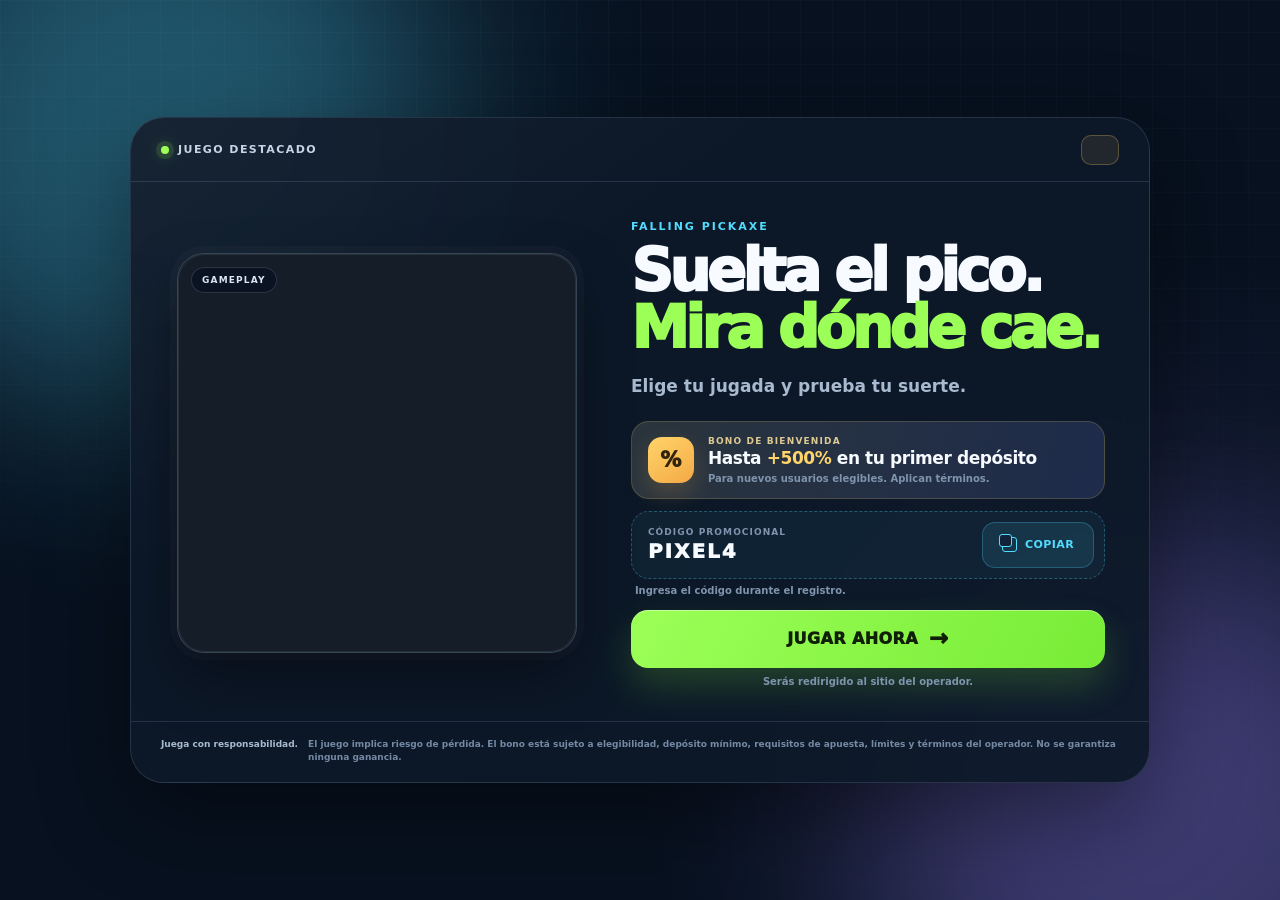
==== commit af55bc6d: "Add files via upload" ====
--- a/index.html
+++ b/index.html
@@ -1,198 +1,122 @@
 <!doctype html>
-<html lang="es-419">
+<html lang="es">
 <head>
   <meta charset="utf-8">
   <meta name="viewport" content="width=device-width, initial-scale=1, viewport-fit=cover">
-  <meta name="theme-color" content="#090d19">
-  <meta name="color-scheme" content="dark">
-  <meta name="description" content="Descubre Falling Pickaxe y otros juegos arcade rápidos en una experiencia optimizada para móvil.">
-  <meta property="og:title" content="Drop Arcade — Juegos rápidos">
-  <meta property="og:description" content="Cuatro juegos, acceso directo y una guía clara para empezar.">
+  <meta name="theme-color" content="#07111f">
+  <meta
+    name="description"
+    content="Descubre Falling Pickaxe, consulta el bono disponible y accede al juego. Solo para mayores de 18 años."
+  >
+  <meta property="og:title" content="Falling Pickaxe | Juega ahora">
+  <meta
+    property="og:description"
+    content="Suelta el pico, consulta el bono disponible y accede al juego."
+  >
   <meta property="og:type" content="website">
-  <title>Drop Arcade — Falling Pickaxe</title>
+  <title>Falling Pickaxe | Juega ahora</title>
   <link rel="stylesheet" href="styles.css">
   <script src="script.js" defer></script>
 </head>
 <body>
-  <div class="page-noise" aria-hidden="true"></div>
+  <main class="page-shell">
+    <div class="background-grid" aria-hidden="true"></div>
+    <div class="glow glow-left" aria-hidden="true"></div>
+    <div class="glow glow-right" aria-hidden="true"></div>
 
-  <header class="topbar" id="inicio">
-    <a class="brand" href="#inicio" aria-label="Drop Arcade, inicio">
-      <span class="brand-icon" aria-hidden="true">⛏</span>
-      <span class="brand-copy"><b>DROP</b><i>ARCADE</i></span>
-    </a>
+    <article class="offer-card" aria-labelledby="page-title">
+      <header class="offer-topline">
+        <span class="game-label">
+          <i aria-hidden="true"></i>
+          JUEGO DESTACADO
+        </span>
+        <span class="age-badge"></span>
+      </header>
 
-    <nav class="topnav" aria-label="Navegación principal">
-      <a href="#juegos">Juegos</a>
-      <a href="#como-jugar">Cómo empezar</a>
-      <button type="button" data-open-bonus>Ver bono</button>
-    </nav>
-  </header>
+      <div class="offer-layout">
+        <section class="offer-intro">
+          <p class="eyebrow">FALLING PICKAXE</p>
+          <h1 id="page-title">Suelta el pico.<br><span>Mira dónde cae.</span></h1>
+          <p class="intro-copy">Elige tu jugada y prueba tu suerte.</p>
+        </section>
 
-  <main>
-    <section class="hero section-shell" aria-labelledby="page-title">
-      <div class="hero-copy">
-        <p class="eyebrow"><span aria-hidden="true"></span> Selección arcade</p>
-        <h1 id="page-title">Cae rápido.<br><em>Juega más rápido.</em></h1>
-        <p class="hero-lead">
-          Falling Pickaxe y tres juegos de partidas cortas, reunidos en una experiencia ligera y pensada para tu teléfono.
-        </p>
+        <figure class="game-preview">
+          <div class="preview-frame">
+            <video
+              width="400"
+              height="400"
+              autoplay
+              muted
+              loop
+              playsinline
+              preload="auto"
+              aria-label="Vista previa animada del juego Falling Pickaxe"
+            >
+              <source src="game-1.mp4" type="video/mp4">
+              <img
+                src="game-1.gif"
+                width="400"
+                height="400"
+                alt="Vista previa animada del juego Falling Pickaxe"
+              >
+            </video>
+            <span class="preview-tag">GAMEPLAY</span>
+          </div>
+        </figure>
 
-        <div class="hero-actions">
-          <a class="button button-primary" href="https://lkmn.cc/6728" data-game-link>
-            Jugar ahora <span aria-hidden="true">→</span>
+        <section class="action-stack" aria-label="Bono y acceso al juego">
+          <div class="bonus-panel">
+            <div class="bonus-icon" aria-hidden="true">%</div>
+            <div>
+              <span>BONO DE BIENVENIDA</span>
+              <strong>Hasta <em data-bonus>+500%</em> en tu primer depósito</strong>
+              <small>Para nuevos usuarios elegibles. Aplican términos.</small>
+            </div>
+          </div>
+
+          <div class="promo-panel">
+            <div class="promo-value">
+              <span>CÓDIGO PROMOCIONAL</span>
+              <strong data-promo-code>PIXEL4</strong>
+            </div>
+            <button
+              class="copy-button"
+              type="button"
+              data-copy-code
+              aria-describedby="promoHint"
+            >
+              <span class="copy-icon" aria-hidden="true"></span>
+              <span data-copy-label>COPIAR</span>
+            </button>
+          </div>
+          <p class="promo-hint" id="promoHint">
+            Ingresa el código durante el registro.
+          </p>
+
+          <a
+            class="primary-cta"
+            href="https://lkmn.cc/6728"
+            data-game-link
+            rel="nofollow sponsored noopener noreferrer"
+          >
+            <span>JUGAR AHORA</span>
+            <i aria-hidden="true">→</i>
           </a>
-          <a class="button button-ghost" href="#juegos">Ver los juegos</a>
-        </div>
-
-        <ul class="trust-list" aria-label="Características">
-          <li><span aria-hidden="true">✓</span> Optimizado para móvil</li>
-          <li><span aria-hidden="true">✓</span> Acceso directo</li>
-          <li><span aria-hidden="true">18+</span> Solo adultos</li>
-        </ul>
+          <p class="redirect-note">Serás redirigido al sitio del operador.</p>
+        </section>
       </div>
 
-      <div class="hero-visual" aria-label="Vista previa de Falling Pickaxe">
-        <span class="visual-tag">Juego destacado</span>
-        <div class="hero-frame">
-          <img src="game-1.gif" alt="Animación del juego Falling Pickaxe" width="400" height="400" fetchpriority="high">
-        </div>
-        <span class="orbit orbit-one" aria-hidden="true"></span>
-        <span class="orbit orbit-two" aria-hidden="true"></span>
-        <span class="impact-word" aria-hidden="true">DROP!</span>
-      </div>
-    </section>
-
-    <section class="bonus-strip section-shell" aria-label="Bono de bienvenida">
-      <div class="bonus-icon" aria-hidden="true">✦</div>
-      <div class="bonus-copy">
-        <span>Bono de bienvenida</span>
-        <strong>Hasta <em data-bonus>+500%</em></strong>
-        <small>Consulta las condiciones y la disponibilidad en el sitio del operador.</small>
-      </div>
-      <button class="code-button" type="button" data-copy-code aria-label="Copiar código promocional">
-        <span>Código</span>
-        <b data-promo-code>PIXEL4</b>
-        <i data-copy-label>Copiar</i>
-      </button>
-      <button class="bonus-more" type="button" data-open-bonus>Detalles</button>
-    </section>
-
-    <section class="games section-shell" id="juegos" aria-labelledby="games-title">
-      <header class="section-heading">
-        <div>
-          <p class="eyebrow"><span aria-hidden="true"></span> Elige tu partida</p>
-          <h2 id="games-title">Cuatro formas de entrar en acción</h2>
-        </div>
-        <p>Partidas rápidas, visuales y directas. Elige una y empieza.</p>
-      </header>
-
-      <div class="game-grid">
-        <article class="game-card game-card-orange">
-          <div class="game-media">
-            <img src="game-1.gif" alt="Falling Pickaxe" width="400" height="400" loading="lazy" decoding="async">
-            <span class="card-badge">HOT</span>
-          </div>
-          <div class="game-body">
-            <span class="game-number">01</span>
-            <div><h3>Falling Pickaxe</h3><p>Cae, rompe el terreno y busca el mejor recorrido.</p></div>
-          </div>
-          <a href="https://lkmn.cc/6728" data-game-link aria-label="Jugar Falling Pickaxe">Jugar <span aria-hidden="true">↗</span></a>
-        </article>
-
-        <article class="game-card game-card-cyan">
-          <div class="game-media">
-            <img src="game-2.gif" alt="Tower Rush" width="400" height="400" loading="lazy" decoding="async">
-            <span class="card-badge">NUEVO</span>
-          </div>
-          <div class="game-body">
-            <span class="game-number">02</span>
-            <div><h3>Tower Rush</h3><p>Construye, decide y mantén la torre en movimiento.</p></div>
-          </div>
-          <a href="https://lkmn.cc/6728" data-game-link aria-label="Jugar Tower Rush">Jugar <span aria-hidden="true">↗</span></a>
-        </article>
-
-        <article class="game-card game-card-pink">
-          <div class="game-media">
-            <img src="game-3.gif" alt="Tappy Bird" width="400" height="400" loading="lazy" decoding="async">
-            <span class="card-badge">RÁPIDO</span>
-          </div>
-          <div class="game-body">
-            <span class="game-number">03</span>
-            <div><h3>Tappy Bird</h3><p>Un toque, un hueco y otra oportunidad de avanzar.</p></div>
-          </div>
-          <a href="https://lkmn.cc/6728" data-game-link aria-label="Jugar Tappy Bird">Jugar <span aria-hidden="true">↗</span></a>
-        </article>
-
-        <article class="game-card game-card-violet">
-          <div class="game-media">
-            <img src="game-4.gif" alt="Mines Grid" width="400" height="400" loading="lazy" decoding="async">
-            <span class="card-badge">TOP</span>
-          </div>
-          <div class="game-body">
-            <span class="game-number">04</span>
-            <div><h3>Mines Grid</h3><p>Elige tus casillas y controla cada movimiento.</p></div>
-          </div>
-          <a href="https://lkmn.cc/6728" data-game-link aria-label="Jugar Mines Grid">Jugar <span aria-hidden="true">↗</span></a>
-        </article>
-      </div>
-    </section>
-
-    <section class="how section-shell" id="como-jugar" aria-labelledby="how-title">
-      <div class="how-intro">
-        <p class="eyebrow"><span aria-hidden="true"></span> Inicio rápido</p>
-        <h2 id="how-title">Entra en tres pasos</h2>
-        <p>Sin vueltas: abre el sitio, revisa los datos y elige tu juego.</p>
-      </div>
-      <ol class="steps">
-        <li><span>01</span><div><strong>Abre el acceso</strong><p>Usa cualquiera de los botones de esta página.</p></div></li>
-        <li><span>02</span><div><strong>Revisa la oferta</strong><p>Comprueba el bono, los requisitos y las condiciones.</p></div></li>
-        <li><span>03</span><div><strong>Elige tu juego</strong><p>Empieza con el formato que más te llame la atención.</p></div></li>
-      </ol>
-    </section>
-
-    <section class="final-cta section-shell" aria-labelledby="final-title">
-      <div>
-        <span>Falling Pickaxe te espera</span>
-        <h2 id="final-title">¿Listo para la caída?</h2>
-        <p>Entra, revisa las condiciones y juega con responsabilidad.</p>
-      </div>
-      <a class="button button-primary" href="https://lkmn.cc/6728" data-game-link>
-        Abrir el juego <span aria-hidden="true">→</span>
-      </a>
-    </section>
+      <footer class="legal-note">
+        <strong> Juega con responsabilidad.</strong>
+        <span>
+          El juego implica riesgo de pérdida. El bono está sujeto a elegibilidad,
+          depósito mínimo, requisitos de apuesta, límites y términos del operador.
+          No se garantiza ninguna ganancia.
+        </span>
+      </footer>
+    </article>
   </main>
 
-  <footer class="site-footer section-shell">
-    <div class="footer-brand"><span aria-hidden="true">⛏</span><b>DROP ARCADE</b></div>
-    <p>Contenido promocional · Solo para mayores de 18 años · Juega con responsabilidad.</p>
-    <small>Los bonos, juegos y métodos de pago pueden variar según el país. Confirma siempre las condiciones en el sitio del operador.</small>
-    <span>© <span data-year></span> Drop Arcade</span>
-  </footer>
-
-  <a class="mobile-cta" href="https://lkmn.cc/6728" data-game-link>
-    Jugar Falling Pickaxe <span aria-hidden="true">→</span>
-  </a>
-
-  <dialog class="bonus-dialog" id="bonusDialog" aria-labelledby="bonusTitle">
-    <div class="dialog-shell">
-      <button class="dialog-close" type="button" data-close-bonus aria-label="Cerrar">×</button>
-      <span class="dialog-star" aria-hidden="true">✦</span>
-      <p class="dialog-kicker">BONO DE BIENVENIDA</p>
-      <h2 id="bonusTitle">Hasta <span data-bonus>+500%</span></h2>
-      <p>Regístrate desde el acceso oficial y revisa las condiciones del bono antes de participar.</p>
-      <button class="dialog-code" type="button" data-copy-code>
-        <span>Código promocional</span>
-        <strong data-promo-code>PIXEL4</strong>
-        <i data-copy-label>Copiar</i>
-      </button>
-      <a class="button button-primary" href="https://lkmn.cc/6728" data-game-link>
-        Ir al sitio <span aria-hidden="true">→</span>
-      </a>
-      <small>Sujeto a términos, elegibilidad y disponibilidad regional. Solo +18.</small>
-    </div>
-  </dialog>
-
-  <div class="copy-toast" id="copyToast" role="status" aria-live="polite">Código copiado ✓</div>
+  <div class="copy-toast" id="copyToast" role="status" aria-live="polite"></div>
 </body>
 </html>
--- a/styles.css
+++ b/styles.css
@@ -1,17 +1,17 @@
 :root {
-  --bg: #080b14;
-  --bg-soft: #101725;
-  --panel: #121927;
-  --panel-strong: #171f30;
-  --text: #fff8ea;
-  --muted: #aeb7c8;
-  --line: rgba(255, 255, 255, 0.12);
-  --orange: #ff8a1f;
-  --yellow: #ffd34f;
-  --cyan: #31dfc4;
-  --pink: #ff4e7a;
-  --violet: #8368ff;
-  --shadow: 0 24px 70px rgba(0, 0, 0, 0.32);
+  --page: #07111f;
+  --panel: #0d1929;
+  --panel-soft: #122238;
+  --line: rgba(165, 193, 226, 0.16);
+  --text: #f7fbff;
+  --muted: #a9bad0;
+  --muted-soft: #7f94ad;
+  --lime: #9cff57;
+  --lime-strong: #78ec37;
+  --cyan: #52dcff;
+  --violet: #9b83ff;
+  --gold: #ffd46a;
+  --shadow: 0 30px 90px rgba(0, 0, 0, 0.42);
 }
 
 * {
@@ -19,1399 +19,699 @@
 }
 
 html {
-  scroll-behavior: smooth;
-  background: var(--bg);
+  min-width: 320px;
+  background: var(--page);
 }
 
 body {
   min-width: 320px;
+  min-height: 100svh;
   margin: 0;
-  overflow-x: hidden;
   background:
-    radial-gradient(circle at 12% 15%, rgba(255, 78, 122, 0.14), transparent 27rem),
-    radial-gradient(circle at 88% 24%, rgba(49, 223, 196, 0.12), transparent 30rem),
-    radial-gradient(circle at 55% 85%, rgba(131, 104, 255, 0.1), transparent 32rem),
-    var(--bg);
+    radial-gradient(circle at 15% 16%, rgba(82, 220, 255, 0.12), transparent 30rem),
+    radial-gradient(circle at 90% 85%, rgba(155, 131, 255, 0.16), transparent 32rem),
+    var(--page);
   color: var(--text);
   font-family: Inter, ui-sans-serif, system-ui, -apple-system, BlinkMacSystemFont, "Segoe UI", sans-serif;
+  text-rendering: optimizeLegibility;
   -webkit-font-smoothing: antialiased;
-  text-rendering: optimizeLegibility;
-}
-
-body::before {
-  position: fixed;
-  z-index: -2;
+}
+
+button,
+a {
+  font: inherit;
+}
+
+button {
+  color: inherit;
+}
+
+.page-shell {
+  position: relative;
+  isolation: isolate;
+  min-height: 100svh;
+  overflow: hidden;
+  display: grid;
+  place-items: center;
+  padding:
+    max(18px, env(safe-area-inset-top))
+    max(18px, env(safe-area-inset-right))
+    max(18px, env(safe-area-inset-bottom))
+    max(18px, env(safe-area-inset-left));
+}
+
+.background-grid {
+  position: absolute;
+  z-index: -3;
   inset: 0;
   background-image:
-    linear-gradient(rgba(255, 255, 255, 0.018) 1px, transparent 1px),
-    linear-gradient(90deg, rgba(255, 255, 255, 0.018) 1px, transparent 1px);
-  background-size: 54px 54px;
-  content: "";
+    linear-gradient(rgba(121, 159, 200, 0.045) 1px, transparent 1px),
+    linear-gradient(90deg, rgba(121, 159, 200, 0.045) 1px, transparent 1px);
+  background-size: 32px 32px;
+  mask-image: linear-gradient(to bottom, black, transparent 88%);
+  -webkit-mask-image: linear-gradient(to bottom, black, transparent 88%);
+}
+
+.glow {
+  position: absolute;
+  z-index: -2;
+  width: min(46vw, 560px);
+  aspect-ratio: 1;
+  border-radius: 50%;
+  filter: blur(90px);
+  opacity: 0.26;
   pointer-events: none;
-  mask-image: linear-gradient(to bottom, #000, transparent 82%);
-}
-
-.page-noise {
-  position: fixed;
-  z-index: -1;
-  inset: 0;
-  opacity: 0.17;
-  pointer-events: none;
-  background-image: radial-gradient(rgba(255,255,255,.26) .65px, transparent .65px);
-  background-size: 7px 7px;
-  mask-image: linear-gradient(to bottom, #000 0%, transparent 65%);
-}
-
-a,
-button {
-  color: inherit;
-  font: inherit;
-}
-
-a {
-  text-decoration: none;
-}
-
-button {
-  border: 0;
-}
-
-button,
-a[href] {
-  -webkit-tap-highlight-color: transparent;
-}
-
-:focus-visible {
-  outline: 3px solid rgba(255, 211, 79, 0.85);
-  outline-offset: 4px;
-}
-
-.section-shell,
-.topbar {
-  width: min(1120px, calc(100% - 40px));
-  margin-right: auto;
-  margin-left: auto;
-}
-
-.topbar {
-  position: relative;
-  z-index: 20;
-  min-height: 82px;
+}
+
+.glow-left {
+  top: -18%;
+  left: -10%;
+  background: var(--cyan);
+}
+
+.glow-right {
+  right: -12%;
+  bottom: -24%;
+  background: var(--violet);
+}
+
+.offer-card {
+  width: min(1020px, 100%);
+  overflow: hidden;
+  border: 1px solid var(--line);
+  border-radius: 34px;
+  background:
+    linear-gradient(145deg, rgba(255, 255, 255, 0.035), transparent 34%),
+    rgba(13, 25, 41, 0.94);
+  box-shadow: var(--shadow);
+  backdrop-filter: blur(18px);
+  -webkit-backdrop-filter: blur(18px);
+}
+
+.offer-topline {
+  min-height: 64px;
   display: flex;
   align-items: center;
   justify-content: space-between;
+  padding: 0 30px;
   border-bottom: 1px solid var(--line);
 }
 
-.brand {
+.game-label {
   display: inline-flex;
   align-items: center;
-  gap: 11px;
-}
-
-.brand-icon {
+  gap: 9px;
+  color: #c7d4e5;
+  font-size: 11px;
+  font-weight: 850;
+  letter-spacing: 0.13em;
+}
+
+.game-label i {
+  width: 8px;
+  height: 8px;
+  border-radius: 50%;
+  background: var(--lime);
+  box-shadow: 0 0 0 5px rgba(156, 255, 87, 0.12), 0 0 18px rgba(156, 255, 87, 0.55);
+}
+
+.age-badge {
+  display: grid;
+  width: 38px;
+  height: 30px;
+  place-items: center;
+  border: 1px solid rgba(255, 212, 106, 0.26);
+  border-radius: 10px;
+  background: rgba(255, 212, 106, 0.09);
+  color: var(--gold);
+  font-size: 12px;
+  font-weight: 900;
+}
+
+.offer-layout {
+  display: grid;
+  grid-template-columns: minmax(300px, 0.92fr) minmax(360px, 1.08fr);
+  grid-template-areas:
+    "preview intro"
+    "preview actions";
+  gap: 22px 52px;
+  padding: 38px 44px 34px;
+}
+
+.offer-intro {
+  grid-area: intro;
+  align-self: end;
+}
+
+.eyebrow {
+  margin: 0 0 10px;
+  color: var(--cyan);
+  font-size: 11px;
+  font-weight: 900;
+  letter-spacing: 0.18em;
+}
+
+.offer-intro h1 {
+  margin: 0;
+  font-size: clamp(38px, 5vw, 58px);
+  font-weight: 950;
+  line-height: 0.98;
+  letter-spacing: -0.065em;
+}
+
+.offer-intro h1 span {
+  color: var(--lime);
+}
+
+.intro-copy {
+  margin: 16px 0 0;
+  color: var(--muted);
+  font-size: 17px;
+  font-weight: 600;
+  line-height: 1.55;
+}
+
+.game-preview {
+  grid-area: preview;
+  align-self: center;
+  min-width: 0;
+  margin: 0;
+}
+
+.preview-frame {
   position: relative;
+  overflow: hidden;
+  width: min(100%, 400px);
+  aspect-ratio: 1;
+  margin: 0 auto;
+  border: 1px solid rgba(143, 182, 222, 0.25);
+  border-radius: 27px;
+  background: #151e28;
+  box-shadow:
+    0 25px 55px rgba(0, 0, 0, 0.36),
+    0 0 0 7px rgba(255, 255, 255, 0.025);
+}
+
+.preview-frame::after {
+  content: "";
+  position: absolute;
+  inset: 0;
+  border-radius: inherit;
+  box-shadow: inset 0 0 0 1px rgba(255, 255, 255, 0.08);
+  pointer-events: none;
+}
+
+.preview-frame video,
+.preview-frame img {
+  display: block;
+  width: 100%;
+  height: 100%;
+  object-fit: cover;
+  image-rendering: auto;
+}
+
+.preview-tag {
+  position: absolute;
+  top: 13px;
+  left: 13px;
+  padding: 7px 10px;
+  border: 1px solid rgba(255, 255, 255, 0.14);
+  border-radius: 999px;
+  background: rgba(7, 17, 31, 0.74);
+  color: #d8e5f3;
+  font-size: 9px;
+  font-weight: 900;
+  letter-spacing: 0.13em;
+  backdrop-filter: blur(8px);
+  -webkit-backdrop-filter: blur(8px);
+}
+
+.action-stack {
+  grid-area: actions;
+  align-self: start;
+}
+
+.bonus-panel {
+  display: grid;
+  grid-template-columns: auto 1fr;
+  align-items: center;
+  gap: 14px;
+  padding: 14px 16px;
+  border: 1px solid rgba(255, 212, 106, 0.18);
+  border-radius: 18px;
+  background:
+    linear-gradient(105deg, rgba(255, 212, 106, 0.1), rgba(155, 131, 255, 0.09)),
+    var(--panel-soft);
+}
+
+.bonus-icon {
   display: grid;
   width: 46px;
   height: 46px;
   place-items: center;
-  border: 1px solid rgba(255, 255, 255, 0.18);
-  border-radius: 15px;
-  background: linear-gradient(145deg, var(--orange), var(--pink));
-  box-shadow: 0 10px 27px rgba(255, 78, 122, 0.22), inset 0 1px 0 rgba(255,255,255,.35);
-  font-size: 25px;
-  transform: rotate(-5deg);
-}
-
-.brand-copy {
+  border-radius: 14px;
+  background: linear-gradient(145deg, var(--gold), #f4a945);
+  color: #32250c;
+  font-size: 21px;
+  font-weight: 950;
+  box-shadow: 0 10px 24px rgba(244, 169, 69, 0.2);
+}
+
+.bonus-panel > div:last-child {
+  min-width: 0;
   display: flex;
   flex-direction: column;
-  line-height: 0.9;
-}
-
-.brand-copy b {
-  font-size: 19px;
+  align-items: flex-start;
+}
+
+.bonus-panel span {
+  color: #ddc991;
+  font-size: 9px;
+  font-weight: 900;
+  letter-spacing: 0.13em;
+}
+
+.bonus-panel strong {
+  margin-top: 2px;
+  color: var(--text);
+  font-size: 17px;
+  font-weight: 850;
+  line-height: 1.25;
+  letter-spacing: -0.025em;
+}
+
+.bonus-panel em {
+  color: var(--gold);
+  font-style: normal;
+}
+
+.bonus-panel small {
+  margin-top: 3px;
+  color: var(--muted-soft);
+  font-size: 10px;
+  font-weight: 600;
+}
+
+.promo-panel {
+  min-height: 66px;
+  display: grid;
+  grid-template-columns: 1fr auto;
+  align-items: center;
+  gap: 12px;
+  margin-top: 12px;
+  padding: 10px 10px 10px 16px;
+  border: 1px dashed rgba(82, 220, 255, 0.3);
+  border-radius: 18px;
+  background: rgba(82, 220, 255, 0.055);
+}
+
+.promo-value {
+  min-width: 0;
+  display: flex;
+  flex-direction: column;
+  align-items: flex-start;
+}
+
+.promo-value span {
+  color: var(--muted-soft);
+  font-size: 9px;
+  font-weight: 850;
+  letter-spacing: 0.12em;
+}
+
+.promo-value strong {
+  margin-top: 2px;
+  color: var(--text);
+  font-size: 20px;
   font-weight: 950;
-  letter-spacing: -0.045em;
-}
-
-.brand-copy i {
-  margin-top: 5px;
-  color: var(--cyan);
-  font-size: 9px;
-  font-style: normal;
-  font-weight: 900;
-  letter-spacing: 0.25em;
-}
-
-.topnav {
-  display: flex;
-  align-items: center;
-  gap: 28px;
-  color: #c0c8d5;
-  font-size: 13px;
-  font-weight: 750;
-}
-
-.topnav a,
-.topnav button {
-  position: relative;
-  padding: 10px 0;
-  background: none;
-  cursor: pointer;
-}
-
-.topnav a::after,
-.topnav button::after {
-  position: absolute;
-  right: 0;
-  bottom: 2px;
-  left: 0;
-  height: 2px;
-  border-radius: 2px;
-  background: var(--orange);
-  content: "";
-  transform: scaleX(0);
-  transition: transform 180ms ease;
-}
-
-.topnav a:hover::after,
-.topnav button:hover::after,
-.topnav a:focus-visible::after,
-.topnav button:focus-visible::after {
-  transform: scaleX(1);
-}
-
-.hero {
-  min-height: 625px;
-  display: grid;
-  grid-template-columns: minmax(0, 1.08fr) minmax(360px, 0.92fr);
-  align-items: center;
-  gap: clamp(44px, 7vw, 92px);
-  padding-top: 72px;
-  padding-bottom: 74px;
-}
-
-.eyebrow {
-  display: inline-flex;
-  margin: 0;
-  align-items: center;
-  gap: 9px;
-  color: var(--cyan);
-  font-size: 10px;
-  font-weight: 900;
-  letter-spacing: 0.18em;
-  text-transform: uppercase;
-}
-
-.eyebrow > span {
-  width: 23px;
-  height: 2px;
-  border-radius: 999px;
-  background: linear-gradient(90deg, var(--cyan), transparent);
-}
-
-.hero h1 {
-  max-width: 690px;
-  margin: 20px 0 0;
-  font-size: clamp(54px, 7.1vw, 96px);
-  font-weight: 950;
-  line-height: 0.91;
-  letter-spacing: -0.075em;
-  text-transform: uppercase;
-}
-
-.hero h1 em {
-  color: transparent;
-  font-style: normal;
-  background: linear-gradient(90deg, var(--orange), var(--yellow) 47%, var(--pink));
-  background-clip: text;
-  -webkit-background-clip: text;
-}
-
-.hero-lead {
-  max-width: 610px;
-  margin: 28px 0 0;
-  color: var(--muted);
-  font-size: clamp(16px, 1.8vw, 20px);
-  font-weight: 520;
-  line-height: 1.65;
-}
-
-.hero-actions {
-  margin-top: 32px;
-  display: flex;
-  flex-wrap: wrap;
-  gap: 12px;
-}
-
-.button {
-  min-height: 54px;
+  letter-spacing: 0.1em;
+}
+
+.copy-button {
+  min-width: 112px;
+  min-height: 46px;
   display: inline-flex;
   align-items: center;
   justify-content: center;
-  gap: 11px;
-  padding: 0 21px;
-  border-radius: 16px;
-  font-size: 14px;
-  font-weight: 850;
-  transition: transform 180ms ease, box-shadow 180ms ease, border-color 180ms ease;
-}
-
-.button span {
-  font-size: 20px;
-  transition: transform 180ms ease;
-}
-
-.button:hover,
-.button:focus-visible {
-  transform: translateY(-3px);
-}
-
-.button:hover span,
-.button:focus-visible span {
-  transform: translateX(4px);
-}
-
-.button-primary {
-  color: #14100b;
-  background: linear-gradient(110deg, var(--yellow), var(--orange));
-  box-shadow: 0 15px 36px rgba(255, 138, 31, 0.25), inset 0 1px 0 rgba(255,255,255,.65);
-}
-
-.button-ghost {
-  border: 1px solid var(--line);
-  background: rgba(255,255,255,.035);
-  color: var(--text);
-}
-
-.button-ghost:hover,
-.button-ghost:focus-visible {
-  border-color: rgba(49, 223, 196, 0.5);
-}
-
-.trust-list {
-  margin: 25px 0 0;
-  padding: 0;
-  display: flex;
-  flex-wrap: wrap;
-  gap: 14px 20px;
-  color: #929daf;
-  font-size: 11px;
-  font-weight: 650;
-  list-style: none;
-}
-
-.trust-list li {
-  display: inline-flex;
-  align-items: center;
-  gap: 7px;
-}
-
-.trust-list li span {
-  display: grid;
-  min-width: 21px;
-  height: 21px;
-  place-items: center;
-  border: 1px solid rgba(49, 223, 196, 0.25);
-  border-radius: 50%;
-  color: var(--cyan);
-  font-size: 9px;
-}
-
-.hero-visual {
-  position: relative;
-  width: min(100%, 460px);
-  justify-self: end;
-}
-
-.hero-frame {
-  position: relative;
-  z-index: 2;
-  overflow: hidden;
-  aspect-ratio: 1;
-  padding: 10px;
-  border: 1px solid rgba(255,255,255,.18);
-  border-radius: 31% 31% 24% 24%;
-  background: linear-gradient(145deg, rgba(255,255,255,.12), rgba(255,255,255,.03));
-  box-shadow: var(--shadow), inset 0 0 0 1px rgba(255,255,255,.07);
-  transform: rotate(2deg);
-}
-
-.hero-frame::after {
-  position: absolute;
-  inset: 10px;
-  border: 1px solid rgba(255, 211, 79, 0.24);
-  border-radius: 29% 29% 21% 21%;
-  content: "";
-  pointer-events: none;
-}
-
-.hero-frame img {
-  display: block;
-  width: 100%;
-  height: 100%;
-  border-radius: 29% 29% 21% 21%;
-  object-fit: cover;
-}
-
-.visual-tag {
-  position: absolute;
-  z-index: 4;
-  top: 25px;
-  left: -23px;
-  padding: 9px 13px;
-  border: 1px solid rgba(255, 211, 79, 0.45);
-  border-radius: 999px;
-  background: #19140d;
-  color: var(--yellow);
-  font-size: 9px;
-  font-weight: 900;
-  letter-spacing: 0.13em;
-  text-transform: uppercase;
-  transform: rotate(-7deg);
-}
-
-.impact-word {
-  position: absolute;
-  z-index: 4;
-  right: -31px;
-  bottom: 15px;
-  color: var(--text);
-  font-size: clamp(37px, 5vw, 62px);
-  font-weight: 1000;
-  letter-spacing: -0.08em;
-  text-shadow: 5px 5px 0 var(--pink), 9px 9px 0 rgba(0,0,0,.45);
-  transform: rotate(-7deg);
-}
-
-.orbit {
-  position: absolute;
-  z-index: 1;
-  border: 1px solid rgba(49,223,196,.27);
-  border-radius: 50%;
-  pointer-events: none;
-}
-
-.orbit-one {
-  width: 112%;
-  height: 42%;
-  top: 29%;
-  left: -8%;
-  transform: rotate(-15deg);
-}
-
-.orbit-two {
-  width: 58%;
-  height: 108%;
-  top: -3%;
-  left: 21%;
-  border-color: rgba(255,78,122,.22);
-  transform: rotate(30deg);
-}
-
-.bonus-strip {
-  position: relative;
-  display: grid;
-  grid-template-columns: auto 1fr auto auto;
-  align-items: center;
-  gap: 17px;
-  overflow: hidden;
-  padding: 18px 20px;
-  border: 1px solid rgba(255,211,79,.24);
-  border-radius: 23px;
-  background:
-    radial-gradient(circle at 7% 50%, rgba(255,78,122,.22), transparent 12rem),
-    linear-gradient(110deg, rgba(255,138,31,.1), rgba(255,211,79,.045) 45%, rgba(49,223,196,.07));
-  box-shadow: 0 18px 55px rgba(0,0,0,.18);
-}
-
-.bonus-strip::after {
-  position: absolute;
-  top: -90px;
-  right: 22%;
-  width: 180px;
-  height: 180px;
-  border: 28px solid rgba(255,255,255,.025);
-  border-radius: 50%;
-  content: "";
-  pointer-events: none;
-}
-
-.bonus-icon {
-  display: grid;
-  width: 54px;
-  height: 54px;
-  place-items: center;
-  border-radius: 17px;
-  background: linear-gradient(145deg, var(--pink), var(--orange));
-  color: #fff;
-  box-shadow: 0 12px 30px rgba(255,78,122,.22);
-  font-size: 25px;
-}
-
-.bonus-copy {
-  min-width: 0;
-  display: flex;
-  flex-direction: column;
-}
-
-.bonus-copy > span {
-  color: #e5b8c5;
-  font-size: 9px;
-  font-weight: 900;
-  letter-spacing: .16em;
-  text-transform: uppercase;
-}
-
-.bonus-copy strong {
-  margin-top: 2px;
-  font-size: 23px;
-  font-weight: 950;
-  letter-spacing: -.045em;
-}
-
-.bonus-copy em {
-  color: var(--yellow);
-  font-style: normal;
-}
-
-.bonus-copy small {
-  margin-top: 2px;
-  color: #8f99ab;
-  font-size: 10px;
-}
-
-.code-button {
-  position: relative;
-  z-index: 2;
-  min-width: 170px;
-  display: grid;
-  grid-template-columns: auto 1fr;
-  align-items: center;
-  gap: 2px 12px;
-  padding: 10px 13px;
-  border: 1px dashed rgba(49,223,196,.42);
-  border-radius: 15px;
-  background: rgba(255,255,255,.045);
-  cursor: pointer;
-  text-align: left;
-  transition: transform 180ms ease, border-color 180ms ease;
-}
-
-.code-button:hover,
-.code-button:focus-visible {
-  border-color: var(--cyan);
-  transform: translateY(-2px);
-}
-
-.code-button span {
-  grid-row: 1 / 3;
-  color: #8793a5;
-  font-size: 8px;
-  font-weight: 900;
-  letter-spacing: .13em;
-  text-transform: uppercase;
-}
-
-.code-button b {
-  color: var(--cyan);
-  font-size: 15px;
-  letter-spacing: .09em;
-}
-
-.code-button i {
-  color: #bec6d3;
-  font-size: 9px;
-  font-style: normal;
-  font-weight: 750;
-}
-
-.bonus-more {
-  position: relative;
-  z-index: 2;
-  min-height: 42px;
+  gap: 8px;
   padding: 0 14px;
-  border: 1px solid var(--line);
+  border: 1px solid rgba(82, 220, 255, 0.25);
   border-radius: 13px;
-  background: rgba(255,255,255,.04);
-  color: #d7dce5;
-  cursor: pointer;
-  font-size: 11px;
-  font-weight: 800;
-}
-
-.games {
-  padding-top: 108px;
-  padding-bottom: 72px;
-}
-
-.section-heading {
-  display: grid;
-  grid-template-columns: 1fr minmax(260px, 380px);
-  align-items: end;
-  gap: 40px;
-  margin-bottom: 31px;
-}
-
-.section-heading h2,
-.how h2,
-.final-cta h2 {
-  margin: 15px 0 0;
-  font-size: clamp(35px, 5vw, 60px);
-  font-weight: 950;
-  line-height: .98;
-  letter-spacing: -.065em;
-}
-
-.section-heading > p,
-.how-intro > p:last-child {
-  margin: 0;
-  color: var(--muted);
-  font-size: 14px;
-  line-height: 1.65;
-}
-
-.game-grid {
-  display: grid;
-  grid-template-columns: repeat(2, minmax(0, 1fr));
-  gap: 20px;
-}
-
-.game-card {
-  position: relative;
-  min-width: 0;
-  display: grid;
-  grid-template-columns: 174px minmax(0, 1fr) auto;
-  align-items: center;
-  gap: 20px;
-  overflow: hidden;
-  padding: 14px 16px 14px 14px;
-  border: 1px solid var(--line);
-  border-radius: 25px;
-  background: linear-gradient(145deg, rgba(255,255,255,.075), rgba(255,255,255,.025));
-  box-shadow: 0 20px 56px rgba(0,0,0,.18);
-  content-visibility: auto;
-  transition: transform 200ms ease, border-color 200ms ease, background 200ms ease;
-}
-
-.game-card:hover,
-.game-card:focus-within {
-  border-color: rgba(255,255,255,.25);
-  background: linear-gradient(145deg, rgba(255,255,255,.105), rgba(255,255,255,.035));
-  transform: translateY(-5px);
-}
-
-.game-media {
-  position: relative;
-  overflow: hidden;
-  aspect-ratio: 1;
-  border-radius: 18px;
-  background: #1a2130;
-}
-
-.game-media::after {
-  position: absolute;
-  inset: 0;
-  border: 1px solid rgba(255,255,255,.14);
-  border-radius: inherit;
-  box-shadow: inset 0 -45px 55px rgba(0,0,0,.18);
-  content: "";
-  pointer-events: none;
-}
-
-.game-media img {
-  display: block;
-  width: 100%;
-  height: 100%;
-  object-fit: cover;
-  transition: transform 350ms ease;
-}
-
-.game-card:hover .game-media img {
-  transform: scale(1.035);
-}
-
-.media-error::before {
-  position: absolute;
-  inset: 0;
-  display: grid;
-  place-items: center;
-  color: #7d8798;
-  content: "GIF";
-  font-size: 12px;
-  font-weight: 900;
-  letter-spacing: .15em;
-}
-
-.card-badge {
-  position: absolute;
-  z-index: 2;
-  top: 10px;
-  left: 10px;
-  padding: 6px 8px;
-  border: 1px solid rgba(255,255,255,.22);
-  border-radius: 8px;
-  background: rgba(6,9,16,.82);
-  color: #fff;
-  font-size: 8px;
-  font-weight: 950;
-  letter-spacing: .11em;
-}
-
-.game-body {
-  min-width: 0;
-  align-self: stretch;
-  display: flex;
-  flex-direction: column;
-  justify-content: center;
-}
-
-.game-number {
-  color: rgba(255,255,255,.25);
-  font-size: 10px;
-  font-weight: 900;
-  letter-spacing: .18em;
-}
-
-.game-body h3 {
-  margin: 9px 0 0;
-  font-size: clamp(20px, 2.4vw, 29px);
-  font-weight: 950;
-  line-height: 1;
-  letter-spacing: -.055em;
-}
-
-.game-body p {
-  margin: 10px 0 0;
-  color: #9da7b7;
-  font-size: 12px;
-  line-height: 1.5;
-}
-
-.game-card > a {
-  display: grid;
-  width: 50px;
-  height: 50px;
-  place-items: center;
-  border: 1px solid rgba(255,255,255,.16);
-  border-radius: 16px;
-  color: transparent;
-  font-size: 0;
-  transition: transform 180ms ease, background 180ms ease, border-color 180ms ease;
-}
-
-.game-card > a span {
-  color: var(--text);
-  font-size: 19px;
-}
-
-.game-card > a:hover,
-.game-card > a:focus-visible {
-  transform: rotate(-5deg) scale(1.06);
-}
-
-.game-card-orange > a:hover,
-.game-card-orange > a:focus-visible { background: var(--orange); border-color: var(--orange); }
-.game-card-cyan > a:hover,
-.game-card-cyan > a:focus-visible { background: var(--cyan); border-color: var(--cyan); }
-.game-card-pink > a:hover,
-.game-card-pink > a:focus-visible { background: var(--pink); border-color: var(--pink); }
-.game-card-violet > a:hover,
-.game-card-violet > a:focus-visible { background: var(--violet); border-color: var(--violet); }
-
-.game-card-orange .card-badge { color: var(--yellow); }
-.game-card-cyan .card-badge { color: var(--cyan); }
-.game-card-pink .card-badge { color: #ff92ac; }
-.game-card-violet .card-badge { color: #ac9bff; }
-
-.how {
-  display: grid;
-  grid-template-columns: minmax(280px, .8fr) minmax(0, 1.2fr);
-  gap: 72px;
-  padding-top: 74px;
-  padding-bottom: 90px;
-  border-top: 1px solid var(--line);
-}
-
-.how-intro > p:last-child {
-  max-width: 420px;
-  margin-top: 21px;
-}
-
-.steps {
-  margin: 0;
-  padding: 0;
-  display: grid;
-  gap: 12px;
-  list-style: none;
-}
-
-.steps li {
-  display: grid;
-  grid-template-columns: auto 1fr;
-  align-items: center;
-  gap: 17px;
-  padding: 19px;
-  border: 1px solid var(--line);
-  border-radius: 21px;
-  background: rgba(255,255,255,.032);
-}
-
-.steps li > span {
-  display: grid;
-  width: 49px;
-  height: 49px;
-  place-items: center;
-  border-radius: 15px;
-  background: rgba(49,223,196,.1);
+  background: rgba(82, 220, 255, 0.1);
   color: var(--cyan);
   font-size: 11px;
-  font-weight: 950;
-  letter-spacing: .08em;
-}
-
-.steps li:nth-child(2) > span {
-  background: rgba(255,138,31,.11);
-  color: var(--orange);
-}
-
-.steps li:nth-child(3) > span {
-  background: rgba(131,104,255,.13);
-  color: #ae9fff;
-}
-
-.steps strong {
-  font-size: 16px;
   font-weight: 900;
-}
-
-.steps p {
-  margin: 5px 0 0;
-  color: #929cad;
-  font-size: 12px;
-  line-height: 1.5;
-}
-
-.final-cta {
+  letter-spacing: 0.04em;
+  cursor: pointer;
+  transition: border-color 0.18s ease, background 0.18s ease, color 0.18s ease, transform 0.18s ease;
+}
+
+.copy-icon {
   position: relative;
+  width: 15px;
+  height: 15px;
+  border: 1.5px solid currentColor;
+  border-radius: 3px;
+}
+
+.copy-icon::before {
+  content: "";
+  position: absolute;
+  top: -4px;
+  left: -4px;
+  width: 11px;
+  height: 11px;
+  border: 1.5px solid currentColor;
+  border-radius: 3px;
+  background: var(--panel-soft);
+}
+
+.copy-button:hover,
+.copy-button:focus-visible {
+  border-color: var(--cyan);
+  background: rgba(82, 220, 255, 0.17);
+  transform: translateY(-1px);
+  outline: none;
+}
+
+.copy-button.is-copied {
+  border-color: rgba(156, 255, 87, 0.5);
+  background: rgba(156, 255, 87, 0.12);
+  color: var(--lime);
+}
+
+.copy-button.has-error {
+  border-color: rgba(255, 212, 106, 0.42);
+  background: rgba(255, 212, 106, 0.1);
+  color: var(--gold);
+}
+
+.promo-hint {
+  margin: 6px 4px 0;
+  color: var(--muted-soft);
+  font-size: 10px;
+  font-weight: 600;
+}
+
+.primary-cta {
+  min-height: 58px;
   display: flex;
   align-items: center;
-  justify-content: space-between;
-  gap: 30px;
-  overflow: hidden;
-  padding: clamp(30px, 5vw, 52px);
-  border: 1px solid rgba(255,211,79,.22);
-  border-radius: 30px;
-  background:
-    radial-gradient(circle at 86% 25%, rgba(255,211,79,.16), transparent 15rem),
-    radial-gradient(circle at 5% 100%, rgba(255,78,122,.16), transparent 17rem),
-    #111723;
-  box-shadow: var(--shadow);
-}
-
-.final-cta::after {
-  position: absolute;
-  top: -85px;
-  right: 25%;
-  width: 220px;
-  height: 220px;
-  border: 32px solid rgba(255,255,255,.025);
-  border-radius: 50%;
-  content: "";
-  pointer-events: none;
-}
-
-.final-cta > div,
-.final-cta > a {
-  position: relative;
-  z-index: 2;
-}
-
-.final-cta > div > span {
-  color: var(--orange);
+  justify-content: center;
+  gap: 11px;
+  margin-top: 14px;
+  border-radius: 17px;
+  background: linear-gradient(115deg, var(--lime), var(--lime-strong));
+  color: #102008;
+  font-size: 16px;
+  font-weight: 950;
+  letter-spacing: 0.025em;
+  text-decoration: none;
+  box-shadow:
+    0 18px 36px rgba(120, 236, 55, 0.2),
+    inset 0 1px 0 rgba(255, 255, 255, 0.4);
+  transition: transform 0.18s ease, box-shadow 0.18s ease, filter 0.18s ease;
+}
+
+.primary-cta i {
+  font-size: 23px;
+  font-style: normal;
+  line-height: 1;
+  transition: transform 0.18s ease;
+}
+
+.primary-cta:hover,
+.primary-cta:focus-visible {
+  filter: brightness(1.04);
+  transform: translateY(-2px);
+  box-shadow:
+    0 22px 44px rgba(120, 236, 55, 0.28),
+    inset 0 1px 0 rgba(255, 255, 255, 0.5);
+  outline: 3px solid rgba(156, 255, 87, 0.22);
+  outline-offset: 3px;
+}
+
+.primary-cta:hover i,
+.primary-cta:focus-visible i {
+  transform: translateX(4px);
+}
+
+.redirect-note {
+  margin: 8px 0 0;
+  color: var(--muted-soft);
   font-size: 10px;
-  font-weight: 900;
-  letter-spacing: .14em;
-  text-transform: uppercase;
-}
-
-.final-cta h2 {
-  margin-top: 9px;
-}
-
-.final-cta p {
-  margin: 13px 0 0;
-  color: var(--muted);
-  font-size: 13px;
-}
-
-.site-footer {
-  padding-top: 39px;
-  padding-bottom: 37px;
-  display: grid;
-  grid-template-columns: auto 1fr auto;
-  align-items: center;
-  gap: 17px 28px;
-  color: #7f899a;
-  font-size: 10px;
-}
-
-.footer-brand {
+  font-weight: 600;
+  text-align: center;
+}
+
+.legal-note {
   display: flex;
-  align-items: center;
-  gap: 8px;
-  color: #cbd2dd;
-  font-size: 11px;
-  letter-spacing: .08em;
-}
-
-.site-footer p,
-.site-footer small {
-  margin: 0;
-  line-height: 1.55;
-}
-
-.site-footer small {
-  grid-column: 2 / 4;
-  max-width: 740px;
+  align-items: flex-start;
+  gap: 10px;
+  padding: 16px 30px 18px;
+  border-top: 1px solid var(--line);
+  color: #748aa4;
   font-size: 9px;
-}
-
-.mobile-cta {
-  display: none;
-}
-
-.bonus-dialog {
-  width: min(520px, calc(100vw - 28px));
-  padding: 0;
-  border: 0;
-  border-radius: 27px;
-  background: transparent;
-  color: var(--text);
-  overflow: visible;
-}
-
-.bonus-dialog::backdrop {
-  background: rgba(4,6,11,.72);
-  backdrop-filter: blur(6px);
-  -webkit-backdrop-filter: blur(6px);
-}
-
-.dialog-shell {
-  position: relative;
-  overflow: hidden;
-  padding: 37px;
-  border: 1px solid rgba(255,211,79,.3);
-  border-radius: 27px;
-  background:
-    radial-gradient(circle at 0 0, rgba(255,78,122,.2), transparent 16rem),
-    radial-gradient(circle at 100% 85%, rgba(49,223,196,.12), transparent 15rem),
-    #111722;
-  box-shadow: 0 40px 120px rgba(0,0,0,.55);
-  text-align: center;
-}
-
-.dialog-close {
-  position: absolute;
-  top: 15px;
-  right: 15px;
-  display: grid;
-  width: 38px;
-  height: 38px;
-  place-items: center;
-  border: 1px solid var(--line);
-  border-radius: 50%;
-  background: rgba(255,255,255,.04);
-  color: #bec5d1;
-  cursor: pointer;
-  font-size: 24px;
-}
-
-.dialog-star {
-  display: grid;
-  width: 63px;
-  height: 63px;
-  margin: 0 auto 18px;
-  place-items: center;
-  border-radius: 20px;
-  background: linear-gradient(145deg, var(--pink), var(--orange));
-  box-shadow: 0 15px 42px rgba(255,78,122,.25);
-  font-size: 28px;
-}
-
-.dialog-kicker {
-  margin: 0;
-  color: #e5aaba;
-  font-size: 9px;
-  font-weight: 950;
-  letter-spacing: .17em;
-}
-
-.dialog-shell h2 {
-  margin: 8px 0 0;
-  font-size: clamp(42px, 10vw, 65px);
-  font-weight: 1000;
-  letter-spacing: -.07em;
-}
-
-.dialog-shell h2 span {
-  color: var(--yellow);
-}
-
-.dialog-shell > p:not(.dialog-kicker) {
-  max-width: 390px;
-  margin: 15px auto 0;
-  color: var(--muted);
-  font-size: 13px;
-  line-height: 1.55;
-}
-
-.dialog-code {
-  width: 100%;
-  margin-top: 23px;
-  display: grid;
-  grid-template-columns: 1fr auto;
-  gap: 3px 12px;
-  padding: 14px 17px;
-  border: 1px dashed rgba(49,223,196,.46);
-  border-radius: 17px;
-  background: rgba(255,255,255,.045);
-  cursor: pointer;
-  text-align: left;
-}
-
-.dialog-code span {
-  grid-column: 1 / -1;
-  color: #8994a6;
-  font-size: 8px;
-  font-weight: 900;
-  letter-spacing: .13em;
-  text-transform: uppercase;
-}
-
-.dialog-code strong {
-  color: var(--cyan);
-  font-size: 21px;
-  letter-spacing: .12em;
-}
-
-.dialog-code i {
-  align-self: center;
-  color: #ccd2dc;
-  font-size: 10px;
-  font-style: normal;
+  font-weight: 550;
+  line-height: 1.45;
+}
+
+.legal-note strong {
+  flex: 0 0 auto;
+  color: #a9bbcf;
   font-weight: 800;
-}
-
-.dialog-shell > .button {
-  width: 100%;
-  margin-top: 13px;
-}
-
-.dialog-shell > small {
-  display: block;
-  margin-top: 14px;
-  color: #717c8f;
-  font-size: 8px;
-  line-height: 1.5;
 }
 
 .copy-toast {
   position: fixed;
-  z-index: 100;
+  z-index: 20;
   left: 50%;
   bottom: calc(22px + env(safe-area-inset-bottom));
-  padding: 12px 16px;
-  border: 1px solid rgba(49,223,196,.35);
+  max-width: calc(100vw - 32px);
+  padding: 12px 17px;
+  border: 1px solid rgba(156, 255, 87, 0.22);
   border-radius: 999px;
-  background: #111823;
-  color: var(--cyan);
-  box-shadow: 0 18px 55px rgba(0,0,0,.4);
+  background: #15251b;
+  color: #e9ffe0;
+  font-size: 12px;
+  font-weight: 750;
+  white-space: nowrap;
+  box-shadow: 0 18px 45px rgba(0, 0, 0, 0.38);
   opacity: 0;
   pointer-events: none;
-  font-size: 11px;
-  font-weight: 850;
   transform: translate(-50%, 16px);
-  transition: opacity 180ms ease, transform 180ms ease;
-}
-
+  transition: opacity 0.18s ease, transform 0.18s ease;
+}
+
+.copy-toast b {
+  color: var(--lime);
+  letter-spacing: 0.05em;
+}
 .copy-toast.is-visible {
   opacity: 1;
   transform: translate(-50%, 0);
 }
 
-@media (max-width: 980px) {
-  .hero {
-    grid-template-columns: minmax(0, 1fr) minmax(300px, .75fr);
-    gap: 35px;
-  }
-
-  .hero h1 {
-    font-size: clamp(50px, 7.8vw, 76px);
-  }
-
-  .game-card {
-    grid-template-columns: 135px minmax(0, 1fr) auto;
-  }
-}
-
-@media (max-width: 800px) {
-  .hero {
-    min-height: auto;
+@media (max-width: 820px) {
+  .page-shell {
+    display: block;
+  }
+
+  .offer-card {
+    width: min(520px, 100%);
+    margin: 0 auto;
+    border-radius: 28px;
+  }
+
+  .offer-topline {
+    min-height: 56px;
+    padding: 0 20px;
+  }
+
+  .offer-layout {
     grid-template-columns: 1fr;
-    padding-top: 62px;
-  }
-
-  .hero-copy {
-    max-width: 680px;
-  }
-
-  .hero-visual {
-    width: min(78vw, 450px);
-    margin: 12px auto 0;
-    justify-self: center;
-  }
-
-  .bonus-strip {
-    grid-template-columns: auto 1fr auto;
-  }
-
-  .bonus-more {
-    grid-column: 1 / -1;
-    width: 100%;
-  }
-
-  .game-grid {
-    grid-template-columns: 1fr;
-  }
-
-  .game-card {
-    grid-template-columns: 168px minmax(0, 1fr) auto;
-  }
-
-  .how {
-    grid-template-columns: 1fr;
-    gap: 35px;
-  }
-
-  .section-heading {
-    grid-template-columns: 1fr;
-    gap: 18px;
-  }
-}
-
-@media (max-width: 620px) {
-  body {
-    padding-bottom: 82px;
-  }
-
-  body::before {
-    background-size: 38px 38px;
-  }
-
-  .section-shell,
-  .topbar {
-    width: min(100% - 28px, 1120px);
-  }
-
-  .topbar {
-    min-height: 70px;
-  }
-
-  .brand-icon {
-    width: 41px;
-    height: 41px;
-    border-radius: 13px;
-    font-size: 22px;
-  }
-
-  .brand-copy b {
-    font-size: 17px;
-  }
-
-  .topnav {
+    grid-template-areas:
+      "intro"
+      "preview"
+      "actions";
+    gap: 17px;
+    padding: 24px 20px 22px;
+  }
+
+  .offer-intro {
+    text-align: center;
+  }
+
+  .offer-intro h1 {
+    font-size: clamp(38px, 10vw, 50px);
+  }
+
+  .intro-copy {
+    margin-top: 11px;
+    font-size: 15px;
+  }
+
+  .preview-frame {
+    width: min(100%, 340px);
+    border-radius: 23px;
+  }
+
+  .legal-note {
+    display: block;
+    padding: 14px 20px 17px;
+    text-align: center;
+  }
+
+  .legal-note strong {
+    display: block;
+    margin-bottom: 4px;
+  }
+}
+
+@media (max-width: 480px) {
+  .page-shell {
+    padding:
+      max(10px, env(safe-area-inset-top))
+      max(10px, env(safe-area-inset-right))
+      max(10px, env(safe-area-inset-bottom))
+      max(10px, env(safe-area-inset-left));
+  }
+
+  .offer-card {
+    border-radius: 24px;
+  }
+
+  .offer-topline {
+    min-height: 48px;
+    padding: 0 16px;
+  }
+
+  .game-label {
+    font-size: 9px;
+  }
+
+  .age-badge {
+    width: 35px;
+    height: 27px;
+    font-size: 11px;
+  }
+
+  .offer-layout {
+    gap: 12px;
+    padding: 17px 14px 15px;
+  }
+
+  .eyebrow {
+    margin-bottom: 7px;
+    font-size: 9px;
+  }
+
+  .offer-intro h1 {
+    font-size: clamp(34px, 10.7vw, 44px);
+  }
+
+  .intro-copy {
+    margin-top: 8px;
+    font-size: 13px;
+  }
+
+  .preview-frame {
+    width: min(100%, 285px);
+    border-radius: 20px;
+    box-shadow: 0 16px 36px rgba(0, 0, 0, 0.32);
+  }
+
+  .preview-tag {
+    top: 9px;
+    left: 9px;
+    padding: 5px 8px;
+    font-size: 8px;
+  }
+
+  .bonus-panel {
+    gap: 11px;
+    padding: 11px 12px;
+    border-radius: 15px;
+  }
+
+  .bonus-icon {
+    width: 40px;
+    height: 40px;
+    border-radius: 12px;
+    font-size: 18px;
+  }
+
+  .bonus-panel strong {
+    font-size: 14px;
+  }
+
+  .bonus-panel small {
+    font-size: 9px;
+  }
+
+  .promo-panel {
+    min-height: 58px;
+    margin-top: 9px;
+    padding: 7px 7px 7px 12px;
+    border-radius: 15px;
+  }
+
+  .promo-value strong {
+    font-size: 18px;
+  }
+
+  .copy-button {
+    min-width: 99px;
+    min-height: 44px;
+    padding: 0 10px;
+    border-radius: 11px;
+    font-size: 10px;
+  }
+
+  .promo-hint {
+    margin-top: 4px;
+    font-size: 9px;
+  }
+
+  .primary-cta {
+    min-height: 54px;
+    margin-top: 10px;
+    border-radius: 15px;
+    font-size: 15px;
+  }
+
+  .redirect-note {
+    margin-top: 5px;
+    font-size: 9px;
+  }
+
+  .legal-note {
+    padding: 11px 14px 13px;
+    font-size: 8px;
+  }
+}
+
+@media (max-width: 370px) {
+  .preview-frame {
+    width: min(100%, 255px);
+  }
+
+  .offer-intro h1 {
+    font-size: 34px;
+  }
+
+  .bonus-panel small,
+  .promo-hint,
+  .redirect-note {
     display: none;
   }
-
-  .hero {
-    gap: 32px;
-    padding-top: 45px;
-    padding-bottom: 44px;
-    text-align: center;
-  }
-
-  .eyebrow {
-    justify-content: center;
-  }
-
-  .hero h1 {
-    margin-top: 17px;
-    font-size: clamp(44px, 14.5vw, 66px);
-    line-height: .92;
-  }
-
-  .hero-lead {
-    margin-top: 21px;
-    font-size: 15px;
-    line-height: 1.55;
-  }
-
-  .hero-actions {
-    margin-top: 25px;
-    display: grid;
-    grid-template-columns: 1fr;
-  }
-
-  .button {
-    min-height: 56px;
-  }
-
-  .trust-list {
-    justify-content: center;
-    gap: 10px 13px;
-    font-size: 9px;
-  }
-
-  .hero-visual {
-    width: min(84vw, 390px);
-  }
-
-  .visual-tag {
-    top: 17px;
-    left: -9px;
-  }
-
-  .impact-word {
-    right: -7px;
-    bottom: 8px;
-    font-size: 42px;
-  }
-
-  .bonus-strip {
-    grid-template-columns: auto 1fr;
-    gap: 12px;
-    padding: 14px;
-    border-radius: 20px;
-  }
-
-  .bonus-icon {
-    width: 45px;
-    height: 45px;
-    border-radius: 14px;
-    font-size: 21px;
-  }
-
-  .bonus-copy strong {
-    font-size: 19px;
-  }
-
-  .bonus-copy small {
-    display: none;
-  }
-
-  .code-button {
-    grid-column: 1 / -1;
-    width: 100%;
-    min-width: 0;
-    grid-template-columns: auto 1fr auto;
-  }
-
-  .code-button span {
-    grid-row: auto;
-  }
-
-  .games {
-    padding-top: 77px;
-    padding-bottom: 54px;
-  }
-
-  .section-heading {
-    margin-bottom: 24px;
-    text-align: center;
-  }
-
-  .section-heading h2,
-  .how h2,
-  .final-cta h2 {
-    font-size: clamp(34px, 11vw, 47px);
-  }
-
-  .section-heading > p {
-    font-size: 13px;
-  }
-
-  .game-grid {
-    gap: 14px;
-  }
-
-  .game-card {
-    grid-template-columns: 112px minmax(0, 1fr) 43px;
-    gap: 13px;
-    padding: 10px 11px 10px 10px;
-    border-radius: 21px;
-  }
-
-  .game-media {
-    border-radius: 15px;
-  }
-
-  .card-badge {
-    top: 7px;
-    left: 7px;
-    padding: 5px 6px;
-    font-size: 7px;
-  }
-
-  .game-number {
-    font-size: 8px;
-  }
-
-  .game-body h3 {
-    margin-top: 6px;
-    font-size: clamp(19px, 6vw, 24px);
-  }
-
-  .game-body p {
-    display: -webkit-box;
-    overflow: hidden;
-    margin-top: 7px;
-    font-size: 10px;
-    -webkit-box-orient: vertical;
-    -webkit-line-clamp: 2;
-  }
-
-  .game-card > a {
-    width: 42px;
-    height: 42px;
-    border-radius: 13px;
-  }
-
-  .how {
-    padding-top: 57px;
-    padding-bottom: 65px;
-    text-align: center;
-  }
-
-  .how-intro > p:last-child {
-    margin-right: auto;
-    margin-left: auto;
-    font-size: 13px;
-  }
-
-  .steps {
-    text-align: left;
-  }
-
-  .steps li {
-    gap: 13px;
-    padding: 15px;
-    border-radius: 18px;
-  }
-
-  .steps li > span {
-    width: 44px;
-    height: 44px;
-    border-radius: 13px;
-  }
-
-  .final-cta {
-    flex-direction: column;
-    align-items: stretch;
-    padding: 29px 23px;
-    border-radius: 25px;
-    text-align: center;
-  }
-
-  .final-cta .button {
-    width: 100%;
-  }
-
-  .site-footer {
-    grid-template-columns: 1fr;
-    gap: 12px;
-    padding-bottom: 30px;
-    text-align: center;
-  }
-
-  .footer-brand {
-    justify-content: center;
-  }
-
-  .site-footer small {
-    grid-column: auto;
-  }
-
-  .mobile-cta {
-    position: fixed;
-    z-index: 30;
-    right: 10px;
-    bottom: calc(10px + env(safe-area-inset-bottom));
-    left: 10px;
-    min-height: 58px;
-    display: flex;
-    align-items: center;
-    justify-content: center;
-    gap: 10px;
-    border: 1px solid rgba(255,255,255,.22);
-    border-radius: 18px;
-    background: linear-gradient(110deg, var(--yellow), var(--orange));
-    color: #171109;
-    box-shadow: 0 18px 48px rgba(0,0,0,.42), inset 0 1px 0 rgba(255,255,255,.65);
-    font-size: 15px;
-    font-weight: 950;
-  }
-
-  .mobile-cta span {
-    font-size: 20px;
-  }
-
-  .bonus-dialog {
-    width: 100%;
-    max-width: none;
-    margin: auto 0 0;
-  }
-
-  .dialog-shell {
-    padding: 30px 18px calc(24px + env(safe-area-inset-bottom));
-    border-radius: 27px 27px 0 0;
-  }
-
-  .dialog-star {
-    width: 55px;
-    height: 55px;
-    margin-bottom: 15px;
-    border-radius: 17px;
-    font-size: 24px;
-  }
-}
-
-@media (max-width: 390px) {
-  .game-card {
-    grid-template-columns: 98px minmax(0, 1fr) 39px;
-    gap: 10px;
-  }
-
-  .game-card > a {
-    width: 39px;
-    height: 39px;
-  }
-
-  .game-body h3 {
-    font-size: 18px;
-  }
 }
 
 @media (prefers-reduced-motion: reduce) {
-  html {
-    scroll-behavior: auto;
-  }
-
   *,
   *::before,
   *::after {
-    animation-duration: .01ms !important;
-    animation-iteration-count: 1 !important;
-    transition-duration: .01ms !important;
-  }
-}
+    scroll-behavior: auto !important;
+    transition-duration: 0.01ms !important;
+  }
+}
